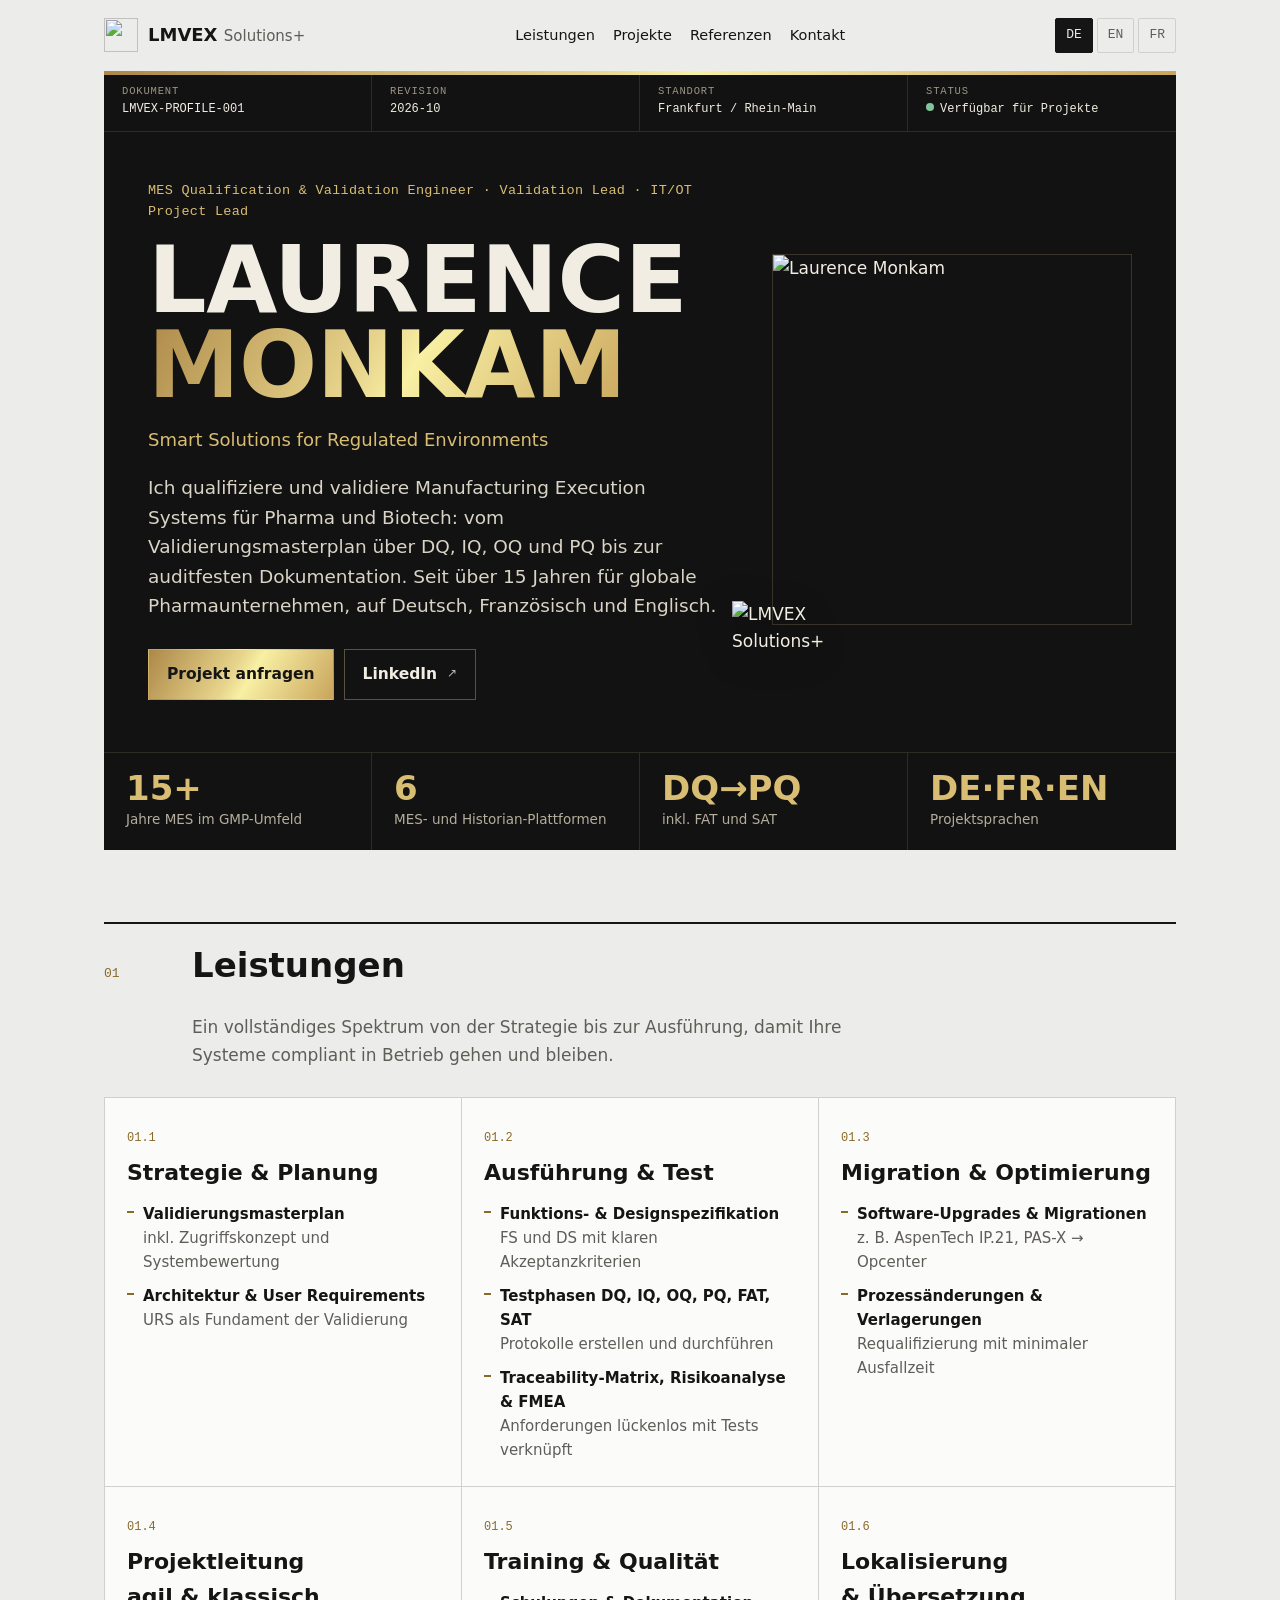
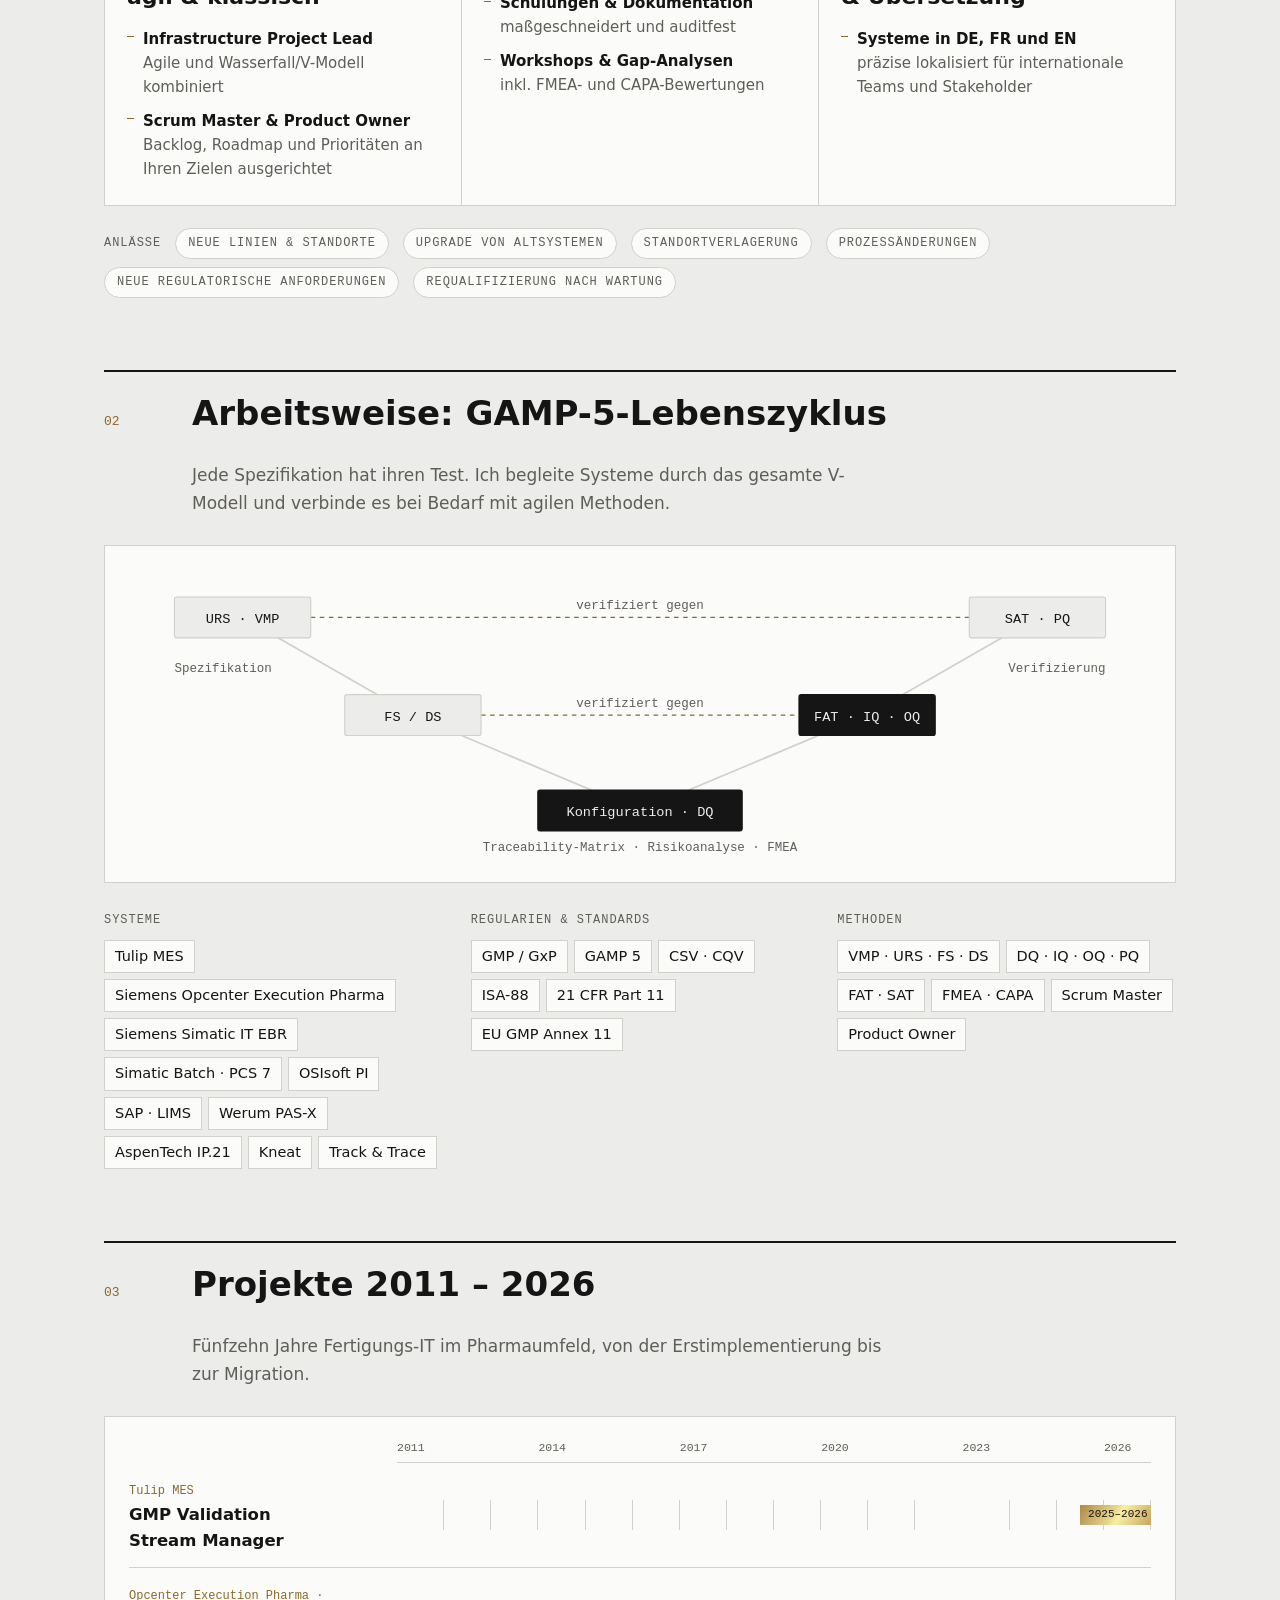
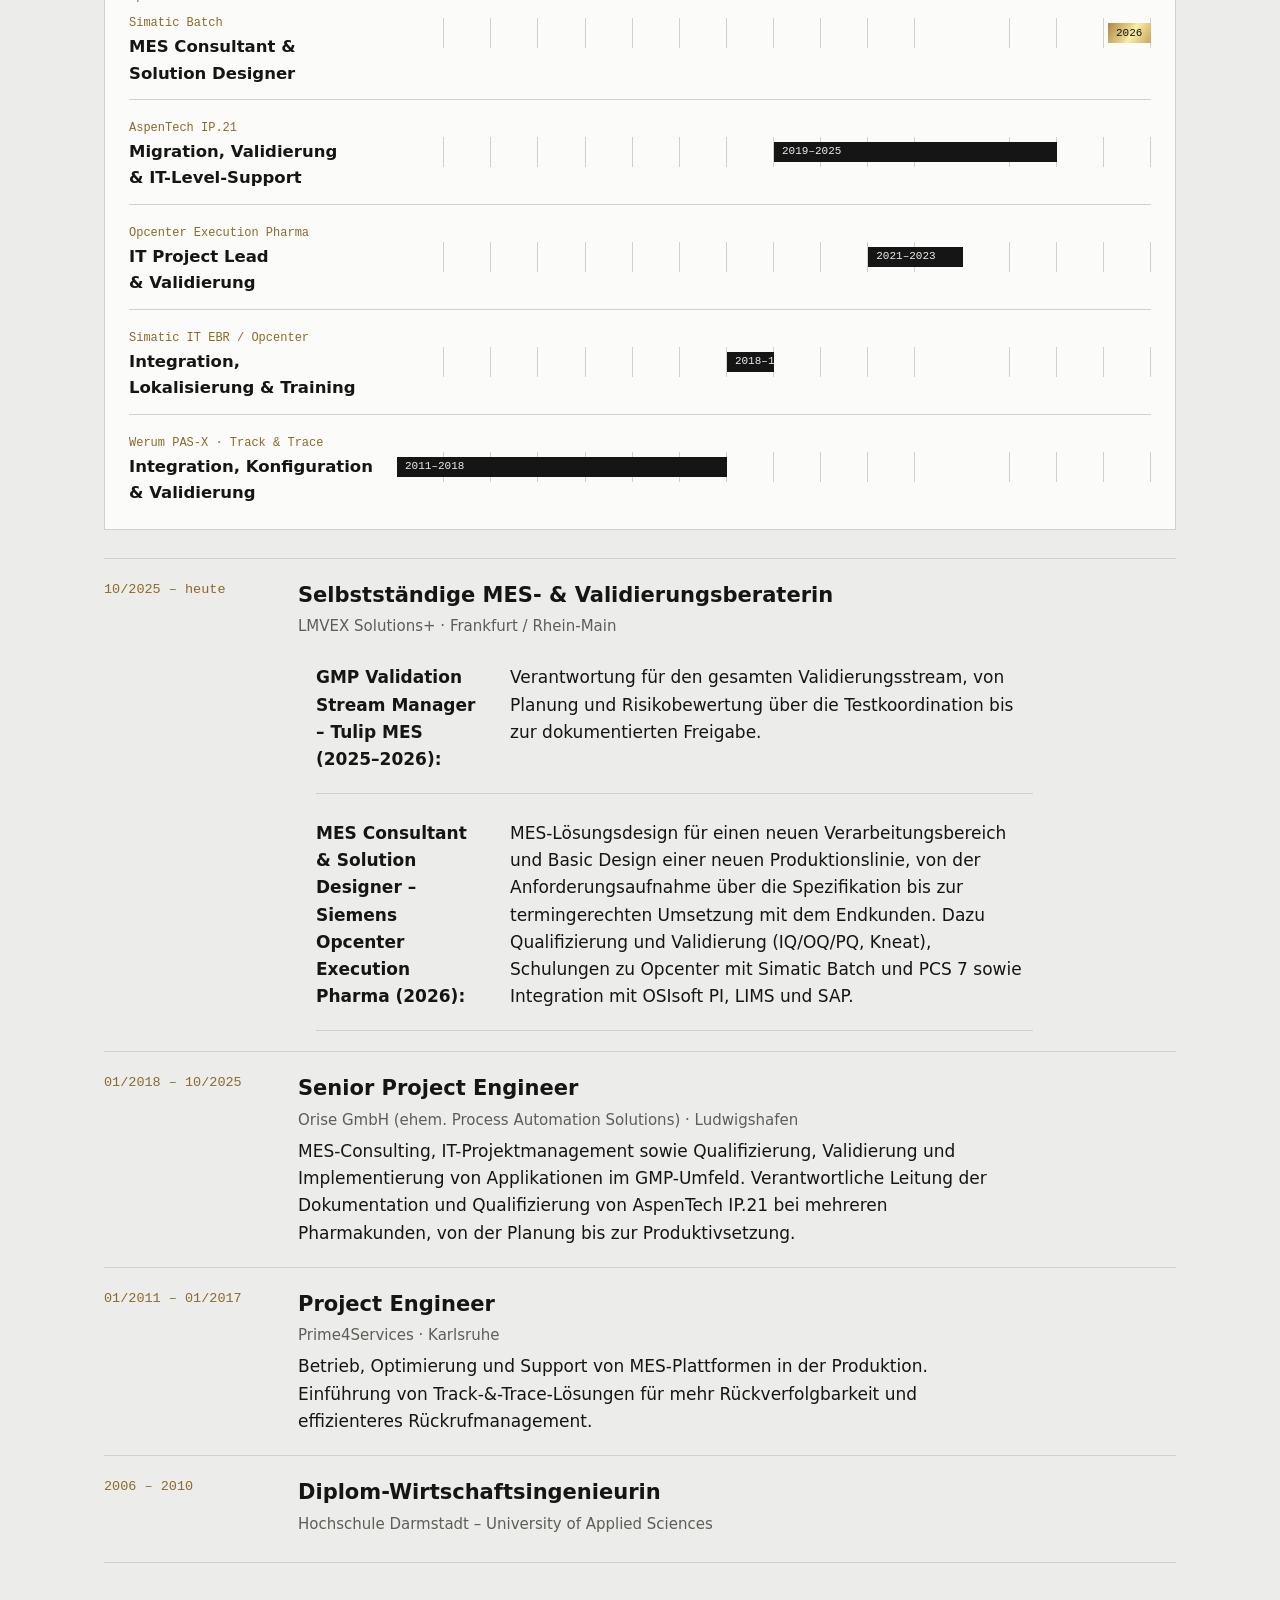
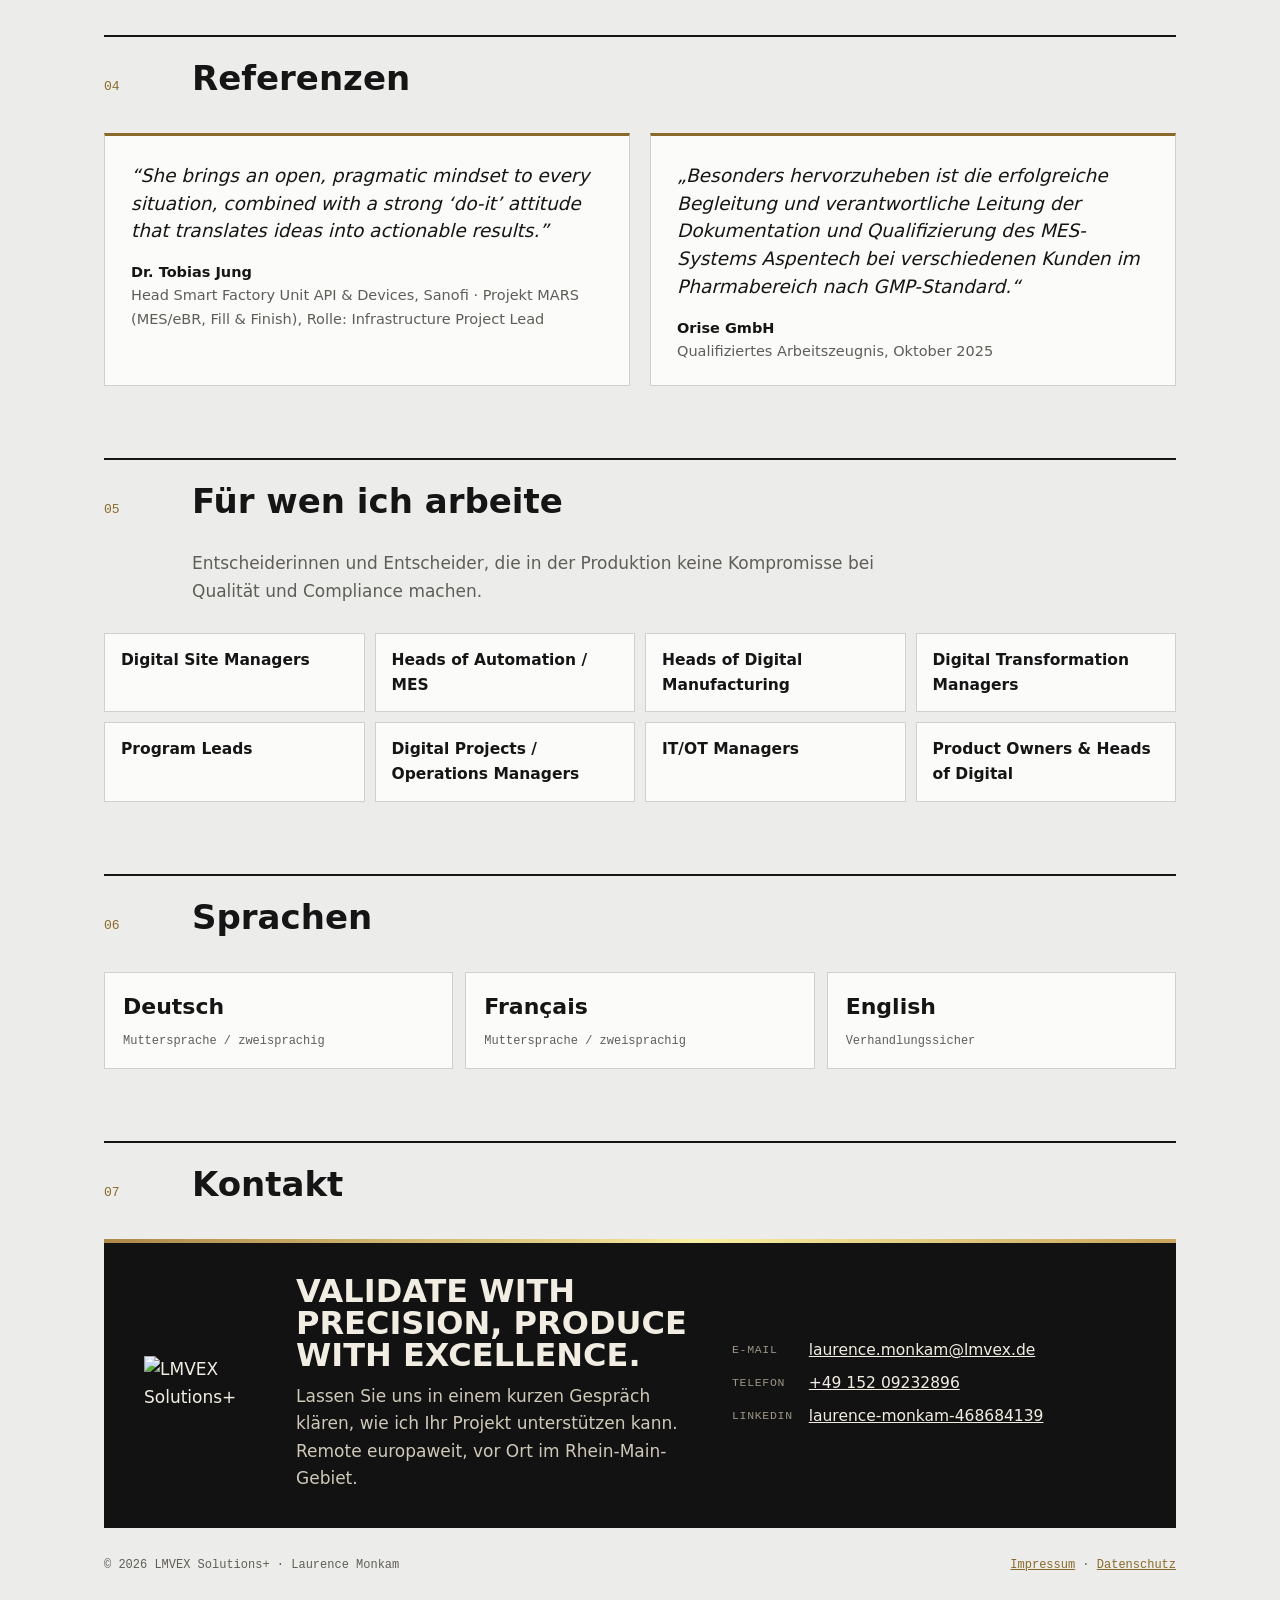
==== index.html @ 3dbc0837 "Add files via upload" ====
<!DOCTYPE html>
<html lang="de">
<head>
<meta charset="utf-8">
<meta name="viewport" content="width=device-width, initial-scale=1">
<title>LMVEX – Laurence Monkam</title>
<meta name="description" content="LMVEX Solutions+ – MES Qualification & Validation für Pharma und Biotech. Laurence Monkam, Frankfurt/Rhein-Main.">
<link rel="icon" href="assets/logo.png">
<link rel="stylesheet" href="fonts/fonts.css">
<style>
/* Layout idea: a released GMP document in black and gold — dark title sheet with the gold LMVEX seal, then numbered sections like a validation package; the project timeline is the signature element. */
:root{
  --ink:#151515;
  --paper:#ececea;
  --sheet:#fbfbfa;
  --rule:#d2d0ca;
  --muted:#5f5d57;
  --gold:#8a6a2a;
  --gold-hi:#d9bd73;
  --night:#121212;
  --on-night:#f1ede2;
  --grad:linear-gradient(120deg,#ad8848 0%,#e7d48c 45%,#f8f0a4 55%,#c9a45c 100%);
  --display:"Archivo","Arial Narrow",system-ui,sans-serif;
  --brand:"Comfortaa",system-ui,sans-serif;
  --body:"IBM Plex Sans",system-ui,-apple-system,"Segoe UI",sans-serif;
  --mono:"IBM Plex Mono",ui-monospace,Menlo,Consolas,monospace;
  color-scheme:light;
}
@media (prefers-color-scheme:dark){
  :root:not([data-theme="light"]){
    --ink:#ece8de;--paper:#0f0f0e;--sheet:#191917;--rule:#34322c;--muted:#a6a196;--gold:#d9bd73;--night:#050505;color-scheme:dark;
  }
}
:root[data-theme="dark"]{
  --ink:#ece8de;--paper:#0f0f0e;--sheet:#191917;--rule:#34322c;--muted:#a6a196;--gold:#d9bd73;--night:#050505;color-scheme:dark;
}
*{box-sizing:border-box}
html,body{margin:0}
body{background:var(--paper);color:var(--ink);font-family:var(--body);font-size:17px;line-height:1.6}
a{color:var(--gold)}
a:focus-visible,button:focus-visible{outline:2px solid var(--gold-hi);outline-offset:3px}
img{max-width:100%;display:block}
.wrap{max-width:1120px;margin:0 auto;padding:0 24px}
h1,h2,h3{font-family:var(--display);text-wrap:balance;margin:0}

/* top bar */
.top{display:flex;justify-content:space-between;align-items:center;gap:16px;padding:18px 0;flex-wrap:wrap}
.brand{display:flex;align-items:center;gap:10px;text-decoration:none;color:var(--ink);font-family:var(--brand);font-weight:600;font-size:18px}
.brand img{width:34px;height:34px}
.brand small{font-weight:400;color:var(--muted)}
.nav{display:flex;gap:18px;flex-wrap:wrap;font-size:14.5px}
.nav a{color:var(--ink);text-decoration:none}
.nav a:hover{color:var(--gold)}
.lang{display:flex;gap:4px;font-family:var(--mono);font-size:13px}
.lang button{background:none;border:1px solid var(--rule);color:var(--muted);padding:6px 10px;cursor:pointer;font:inherit;border-radius:2px}
.lang button[aria-pressed="true"]{background:var(--ink);color:var(--paper);border-color:var(--ink)}

/* title sheet */
.title{background:var(--night);color:var(--on-night);position:relative;overflow:hidden}
.title::before{content:"";position:absolute;inset:0 0 auto 0;height:4px;background:var(--grad)}
.meta{display:grid;grid-template-columns:repeat(4,1fr);border-bottom:1px solid #2e2b24;font-family:var(--mono);font-size:12px}
.meta div{padding:12px 18px;border-right:1px solid #2e2b24}
.meta div:last-child{border-right:0}
.meta b{display:block;font-weight:400;color:#9c9584;text-transform:uppercase;letter-spacing:.08em;font-size:10.5px}
.status::before{content:"";display:inline-block;width:8px;height:8px;border-radius:50%;background:#7fc79a;margin-right:6px;vertical-align:1px}
.hero{display:grid;grid-template-columns:1.55fr 1fr;gap:44px;padding:48px 44px 52px;align-items:center}
.hero .role{font-family:var(--mono);font-size:13.5px;color:var(--gold-hi);margin:0 0 16px;letter-spacing:.02em}
.hero h1{font-size:clamp(46px,7.4vw,92px);line-height:.92;font-weight:800;font-stretch:70%;text-transform:uppercase;letter-spacing:-.005em}
.hero h1 span{background:var(--grad);-webkit-background-clip:text;background-clip:text;color:transparent}
.hero .claim{font-family:var(--brand);font-size:18px;margin:18px 0 0;color:var(--gold-hi)}
.hero p.lead{font-size:18.5px;max-width:58ch;margin:18px 0 0;color:#d9d4c6}
.cta{display:flex;gap:10px;flex-wrap:wrap;margin-top:28px}
.btn{display:inline-flex;align-items:center;gap:10px;padding:12px 18px;border:1px solid #5a5240;text-decoration:none;color:var(--on-night);font-weight:600;font-size:15.5px}
.btn.primary{background:var(--grad);color:#151515;border-color:transparent}
.btn:hover{border-color:var(--gold-hi)}
.btn small{font-family:var(--mono);font-weight:400;font-size:12px;opacity:.75}
.portrait{position:relative;justify-self:end;width:min(100%,360px)}
.portrait .ph{aspect-ratio:1/1.03;overflow:hidden;border:1px solid #3a352a}
.portrait .ph img{width:100%;height:100%;object-fit:cover}
.portrait .seal{position:absolute;width:118px;left:-40px;bottom:-30px;filter:drop-shadow(0 8px 18px rgba(0,0,0,.45))}

/* figures */
.figs{display:grid;grid-template-columns:repeat(4,1fr);border-top:1px solid #2e2b24}
.figs div{padding:18px 22px;border-right:1px solid #2e2b24}
.figs div:last-child{border-right:0}
.figs b{display:block;font-family:var(--display);font-stretch:75%;font-size:34px;line-height:1;color:var(--gold-hi);font-variant-numeric:tabular-nums}
.figs span{font-size:13.5px;color:#b5ae9d}

/* sections */
section{padding:72px 0 0;scroll-margin-top:12px}
.sec-h{display:grid;grid-template-columns:72px 1fr;gap:16px;align-items:baseline;border-top:2px solid var(--ink);padding-top:14px;margin-bottom:28px}
.sec-h .no{font-family:var(--mono);font-size:13px;color:var(--gold)}
.sec-h h2{font-size:34px;font-weight:700;font-stretch:82%}
.sec-h p{grid-column:2;margin:6px 0 0;color:var(--muted);max-width:64ch}

.svc-grid{display:grid;grid-template-columns:repeat(3,1fr);gap:1px;background:var(--rule);border:1px solid var(--rule)}
.svc{background:var(--sheet);padding:24px 22px}
.svc .k{font-family:var(--mono);font-size:12px;color:var(--gold)}
.svc h3{font-size:22px;font-weight:700;font-stretch:88%;margin:6px 0 12px}
.svc ul{margin:0;padding:0;list-style:none;display:grid;gap:10px}
.svc li{font-size:15px;color:var(--muted);padding-left:16px;position:relative}
.svc li::before{content:"";position:absolute;left:0;top:.62em;width:7px;height:1.5px;background:var(--gold)}
.svc li strong{color:var(--ink);font-weight:600;display:block}

.occ{display:flex;flex-wrap:wrap;gap:8px;margin-top:22px;align-items:center}
.occ > span{font-family:var(--mono);font-size:12px;color:var(--muted);text-transform:uppercase;letter-spacing:.08em;margin-right:6px}
.chip{border:1px solid var(--rule);background:var(--sheet);padding:5px 12px;font-size:14.5px;border-radius:999px}

/* V-model */
.vmodel{background:var(--sheet);border:1px solid var(--rule);padding:26px 24px;overflow-x:auto}
.vmodel svg{display:block;min-width:740px;width:100%;height:auto}
.vmodel text{font-family:var(--mono);font-size:12px;fill:var(--ink)}
.vmodel .lbl{fill:var(--muted);font-size:11px}
.vmodel .box{fill:var(--paper);stroke:var(--rule)}
.vmodel .box.hl{fill:var(--ink);stroke:var(--ink)}
.vmodel .hlt{fill:var(--paper)}
.vmodel .ln{stroke:var(--rule);stroke-width:1.5;fill:none}
.vmodel .tr{stroke:var(--gold);stroke-dasharray:4 4;stroke-width:1.2}
.skills{display:grid;grid-template-columns:repeat(3,1fr);gap:28px;margin-top:28px}
.skills h3{font-family:var(--mono);font-size:12px;font-weight:500;text-transform:uppercase;letter-spacing:.08em;color:var(--muted);margin-bottom:10px}
.tags{display:flex;flex-wrap:wrap;gap:6px;list-style:none;padding:0;margin:0}
.tags li{border:1px solid var(--rule);background:var(--sheet);padding:4px 10px;font-size:14.5px}

/* project timeline */
.gantt{background:var(--sheet);border:1px solid var(--rule);padding:22px 24px 10px;overflow-x:auto}
.g-inner{min-width:720px}
.g-scale,.g-row{display:grid;grid-template-columns:250px 1fr;gap:18px;align-items:center}
.g-scale .ticks{position:relative;height:24px;font-family:var(--mono);font-size:11.5px;color:var(--muted);font-variant-numeric:tabular-nums;border-bottom:1px solid var(--rule);padding-bottom:6px}
.g-scale .ticks span{position:absolute;top:0}
.g-row{padding:12px 0;border-bottom:1px solid var(--rule)}
.g-row:last-child{border-bottom:0}
.g-row h3{font-size:16.5px;font-weight:700;font-stretch:90%}
.g-row .sys{font-family:var(--mono);font-size:12px;color:var(--gold)}
.track{position:relative;height:30px;background:repeating-linear-gradient(90deg,transparent 0 calc(100%/16 - 1px),var(--rule) calc(100%/16 - 1px) calc(100%/16))}
.bar{position:absolute;top:5px;height:20px;background:var(--ink);color:var(--paper);font-family:var(--mono);font-size:11px;display:flex;align-items:center;padding:0 8px;white-space:nowrap;overflow:hidden}
.bar.now{background:var(--grad);color:#151515}

/* experience */
.tl{list-style:none;margin:28px 0 0;padding:0;border-top:1px solid var(--rule)}
.tl li{display:grid;grid-template-columns:170px 1fr;gap:24px;padding:20px 0;border-bottom:1px solid var(--rule)}
.tl .when{font-family:var(--mono);font-size:13.5px;color:var(--gold);font-variant-numeric:tabular-nums}
.tl h3{font-size:21px;font-weight:700;font-stretch:90%}
.tl .org{color:var(--muted);font-size:15px;margin:2px 0 6px}
.tl p{margin:0;max-width:66ch}
.tl-ul{margin:4px 0 0;padding:0 0 0 18px;max-width:68ch;display:grid;gap:6px}
.tl-ul strong{font-weight:600}

/* references */
.refs{display:grid;grid-template-columns:1fr 1fr;gap:20px}
.ref{background:var(--sheet);border:1px solid var(--rule);border-top:3px solid var(--gold);padding:26px 26px 22px;margin:0;display:flex;flex-direction:column;gap:16px}
.ref blockquote{margin:0;font-size:18.5px;line-height:1.5;font-style:italic}
.ref figcaption{font-size:14.5px;color:var(--muted)}
.ref figcaption b{color:var(--ink);font-weight:600;display:block;font-style:normal}

.who{display:grid;grid-template-columns:repeat(4,1fr);gap:10px;list-style:none;padding:0;margin:0}
.who li{background:var(--sheet);border:1px solid var(--rule);padding:14px 16px;font-weight:600;font-size:15.5px}

.langs{display:flex;gap:12px;flex-wrap:wrap}
.langs div{flex:1 1 200px;background:var(--sheet);border:1px solid var(--rule);padding:16px 18px}
.langs b{font-family:var(--display);font-stretch:85%;font-size:22px;display:block}
.langs span{font-family:var(--mono);font-size:12px;color:var(--muted)}

.contact{display:grid;grid-template-columns:auto 1fr 1fr;gap:32px;align-items:center;background:var(--night);color:var(--on-night);padding:36px 40px;position:relative}
.contact::before{content:"";position:absolute;inset:0 0 auto 0;height:4px;background:var(--grad)}
.contact img{width:120px}
.contact h3{font-size:32px;font-stretch:78%;font-weight:800;text-transform:uppercase;line-height:1}
.contact p{margin:12px 0 0;max-width:44ch;color:#cfc9b9}
.contact dl{margin:0;display:grid;grid-template-columns:auto 1fr;gap:8px 16px;font-size:15.5px}
.contact dt{font-family:var(--mono);font-size:11.5px;color:#9c9584;padding-top:3px;text-transform:uppercase;letter-spacing:.06em}
.contact dd{margin:0}
.contact a{color:var(--on-night)}
footer{padding:28px 0 40px;font-family:var(--mono);font-size:12px;color:var(--muted);display:flex;justify-content:space-between;gap:16px;flex-wrap:wrap}

@media (max-width:920px){
  .hero{grid-template-columns:1fr;padding:32px 22px 44px}
  .portrait{justify-self:start;width:min(100%,300px);margin-left:40px}
  .svc-grid{grid-template-columns:1fr 1fr}
  .skills{grid-template-columns:1fr}
  .refs{grid-template-columns:1fr}
  .who{grid-template-columns:1fr 1fr}
  .contact{grid-template-columns:1fr;padding:30px 22px}
  .meta,.figs{grid-template-columns:1fr 1fr}
  .meta div:nth-child(2),.figs div:nth-child(2){border-right:0}
  .meta div:nth-child(-n+2),.figs div:nth-child(-n+2){border-bottom:1px solid #2e2b24}
  .nav{display:none}
}
@media (max-width:560px){
  .svc-grid,.who{grid-template-columns:1fr}
  .tl li{grid-template-columns:1fr;gap:6px}
  .sec-h{grid-template-columns:1fr;gap:4px}
  .sec-h p{grid-column:1}
}
@media (prefers-reduced-motion:no-preference){
  .btn,.nav a{transition:color .15s,border-color .15s}
}
</style>
</head>
<body>
<div class="wrap">
  <header class="top">
    <a class="brand" href="#leistungen"><img src="assets/logo.png" alt=""><span>LMVEX <small>Solutions+</small></span></a>
    <nav class="nav" aria-label="Sections">
      <a href="#leistungen" data-i="n1">Leistungen</a>
      <a href="#projekte" data-i="n2">Projekte</a>
      <a href="#referenzen" data-i="n3">Referenzen</a>
      <a href="#kontakt" data-i="n4">Kontakt</a>
    </nav>
    <div class="lang" role="group" aria-label="Language">
      <button id="btn-de" data-lang="de" aria-pressed="true">DE</button>
      <button id="btn-en" data-lang="en" aria-pressed="false">EN</button>
      <button id="btn-fr" data-lang="fr" aria-pressed="false">FR</button>
    </div>
  </header>

  <div class="title">
    <div class="meta">
      <div><b data-i="m1">Dokument</b>LMVEX-PROFILE-001</div>
      <div><b>Revision</b>2026-10</div>
      <div><b data-i="m3">Standort</b>Frankfurt / Rhein-Main</div>
      <div><b>Status</b><span class="status" data-i="m4">Verfügbar für Projekte</span></div>
    </div>
    <div class="hero">
      <div>
        <p class="role" data-i="role">MES Qualification &amp; Validation Engineer · Validation Lead · IT/OT Project Lead</p>
        <h1>Laurence<br><span>Monkam</span></h1>
        <p class="claim">Smart Solutions for Regulated Environments</p>
        <p class="lead" data-i="lead">Ich qualifiziere und validiere Manufacturing Execution Systems für Pharma und Biotech: vom Validierungsmasterplan über DQ, IQ, OQ und PQ bis zur auditfesten Dokumentation. Seit über 15 Jahren für globale Pharmaunternehmen, auf Deutsch, Französisch und Englisch.</p>
        <div class="cta">
          <a class="btn primary" href="#kontakt" data-i="cta1">Projekt anfragen</a>
          <a class="btn" href="https://www.linkedin.com/in/laurence-monkam-468684139/" target="_blank" rel="noopener">LinkedIn <small>↗</small></a>
        </div>
      </div>
      <div class="portrait">
        <div class="ph"><img src="assets/laurence.jpg" alt="Laurence Monkam"></div>
        <img class="seal" src="assets/logo.png" alt="LMVEX Solutions+">
      </div>
    </div>
    <div class="figs">
      <div><b>15+</b><span data-i="f1">Jahre MES im GMP-Umfeld</span></div>
      <div><b>6</b><span data-i="f2">MES- und Historian-Plattformen</span></div>
      <div><b>DQ→PQ</b><span data-i="f3">inkl. FAT und SAT</span></div>
      <div><b>DE·FR·EN</b><span data-i="f4">Projektsprachen</span></div>
    </div>
  </div>

  <section id="leistungen">
    <div class="sec-h"><span class="no">01</span><h2 data-i="s1">Leistungen</h2><p data-i="s1p">Ein vollständiges Spektrum von der Strategie bis zur Ausführung, damit Ihre Systeme compliant in Betrieb gehen und bleiben.</p></div>
    <div class="svc-grid">
      <div class="svc"><span class="k">01.1</span><h3 data-i="a_h">Strategie &amp; Planung</h3><ul>
        <li data-i="a1"><strong>Validierungsmasterplan</strong>inkl. Zugriffskonzept und Systembewertung</li>
        <li data-i="a2"><strong>Architektur &amp; User Requirements</strong>URS als Fundament der Validierung</li></ul></div>
      <div class="svc"><span class="k">01.2</span><h3 data-i="b_h">Ausführung &amp; Test</h3><ul>
        <li data-i="b1"><strong>Funktions- &amp; Designspezifikation</strong>FS und DS mit klaren Akzeptanzkriterien</li>
        <li data-i="b2"><strong>Testphasen DQ, IQ, OQ, PQ, FAT, SAT</strong>Protokolle erstellen und durchführen</li>
        <li data-i="b3"><strong>Traceability-Matrix, Risikoanalyse &amp; FMEA</strong>Anforderungen lückenlos mit Tests verknüpft</li></ul></div>
      <div class="svc"><span class="k">01.3</span><h3 data-i="c_h">Migration &amp; Optimierung</h3><ul>
        <li data-i="c1"><strong>Software-Upgrades &amp; Migrationen</strong>z. B. AspenTech IP.21, PAS-X → Opcenter</li>
        <li data-i="c2"><strong>Prozessänderungen &amp; Verlagerungen</strong>Requalifizierung mit minimaler Ausfallzeit</li></ul></div>
      <div class="svc"><span class="k">01.4</span><h3 data-i="d_h">Projektleitung agil &amp; klassisch</h3><ul>
        <li data-i="d1"><strong>Infrastructure Project Lead</strong>Agile und Wasserfall/V-Modell kombiniert</li>
        <li data-i="d2"><strong>Scrum Master &amp; Product Owner</strong>Backlog, Roadmap und Prioritäten an Ihren Zielen ausgerichtet</li></ul></div>
      <div class="svc"><span class="k">01.5</span><h3 data-i="e_h">Training &amp; Qualität</h3><ul>
        <li data-i="e1"><strong>Schulungen &amp; Dokumentation</strong>maßgeschneidert und auditfest</li>
        <li data-i="e2"><strong>Workshops &amp; Gap-Analysen</strong>inkl. FMEA- und CAPA-Bewertungen</li></ul></div>
      <div class="svc"><span class="k">01.6</span><h3 data-i="g_h">Lokalisierung &amp; Übersetzung</h3><ul>
        <li data-i="g1"><strong>Systeme in DE, FR und EN</strong>präzise lokalisiert für internationale Teams und Stakeholder</li></ul></div>
    </div>
    <div class="occ"><span data-i="occ">Anlässe</span>
      <span class="chip" data-i="o1">Neue Linien &amp; Standorte</span>
      <span class="chip" data-i="o2">Upgrade von Altsystemen</span>
      <span class="chip" data-i="o3">Standortverlagerung</span>
      <span class="chip" data-i="o4">Prozessänderungen</span>
      <span class="chip" data-i="o5">Neue regulatorische Anforderungen</span>
      <span class="chip" data-i="o6">Requalifizierung nach Wartung</span>
    </div>
  </section>

  <section id="methodik">
    <div class="sec-h"><span class="no">02</span><h2 data-i="s2">Arbeitsweise: GAMP-5-Lebenszyklus</h2><p data-i="s2p">Jede Spezifikation hat ihren Test. Ich begleite Systeme durch das gesamte V-Modell und verbinde es bei Bedarf mit agilen Methoden.</p></div>
    <div class="vmodel">
      <svg viewBox="0 0 900 250" role="img" aria-label="GAMP 5 V-model: URS, FS/DS, configuration, IQ/OQ, PQ">
        <path class="ln" d="M100 40 L250 126 L450 210 L650 126 L800 40"/>
        <line class="tr" x1="160" y1="40" x2="740" y2="40"/>
        <line class="tr" x1="310" y1="126" x2="590" y2="126"/>
        <rect class="box" x="40" y="22" width="120" height="36" rx="2"/><text x="100" y="45" text-anchor="middle">URS · VMP</text>
        <rect class="box" x="190" y="108" width="120" height="36" rx="2"/><text x="250" y="131" text-anchor="middle">FS / DS</text>
        <rect class="box hl" x="360" y="192" width="180" height="36" rx="2"/><text class="hlt" x="450" y="215" text-anchor="middle" data-i="vcfg">Konfiguration · DQ</text>
        <rect class="box hl" x="590" y="108" width="120" height="36" rx="2"/><text class="hlt" x="650" y="131" text-anchor="middle">FAT · IQ · OQ</text>
        <rect class="box" x="740" y="22" width="120" height="36" rx="2"/><text x="800" y="45" text-anchor="middle">SAT · PQ</text>
        <text class="lbl" x="450" y="33" text-anchor="middle" data-i="vtr">verifiziert gegen</text>
        <text class="lbl" x="450" y="119" text-anchor="middle" data-i="vtr2">verifiziert gegen</text>
        <text class="lbl" x="40" y="88" data-i="vspec">Spezifikation</text>
        <text class="lbl" x="860" y="88" text-anchor="end" data-i="vver">Verifizierung</text>
        <text class="lbl" x="450" y="246" text-anchor="middle" data-i="vtrace">Traceability-Matrix · Risikoanalyse · FMEA</text>
      </svg>
    </div>
    <div class="skills">
      <div><h3 data-i="k1">Systeme</h3><ul class="tags"><li>Tulip MES</li><li>Siemens Opcenter Execution Pharma</li><li>Siemens Simatic IT EBR</li><li>Simatic Batch · PCS 7</li><li>OSIsoft PI</li><li>SAP · LIMS</li><li>Werum PAS-X</li><li>AspenTech IP.21</li><li>Kneat</li><li>Track &amp; Trace</li></ul></div>
      <div><h3 data-i="k2">Regularien &amp; Standards</h3><ul class="tags"><li>GMP / GxP</li><li>GAMP 5</li><li>CSV · CQV</li><li>ISA-88</li><li>21 CFR Part 11</li><li>EU GMP Annex 11</li></ul></div>
      <div><h3 data-i="k3">Methoden</h3><ul class="tags"><li>VMP · URS · FS · DS</li><li>DQ · IQ · OQ · PQ</li><li>FAT · SAT</li><li>FMEA · CAPA</li><li>Scrum Master</li><li>Product Owner</li></ul></div>
    </div>
  </section>

  <section id="projekte">
    <div class="sec-h"><span class="no">03</span><h2 data-i="s3">Projekte 2011 – 2026</h2><p data-i="s3p">Fünfzehn Jahre Fertigungs-IT im Pharmaumfeld, von der Erstimplementierung bis zur Migration.</p></div>
    <div class="gantt"><div class="g-inner">
      <div class="g-scale"><span></span><div class="ticks"><span style="left:0.00%">2011</span><span style="left:18.75%">2014</span><span style="left:37.50%">2017</span><span style="left:56.25%">2020</span><span style="left:75.00%">2023</span><span style="left:93.75%">2026</span></div></div>
      <!-- scale: 2011..2027 = 16 years; left% = (start-2011)/16 -->
      <div class="g-row"><div><span class="sys">Tulip MES</span><h3 data-i="p1">GMP Validation Stream Manager</h3></div><div class="track"><div class="bar now" style="left:90.6%;width:9.4%">2025–2026</div></div></div>
      <div class="g-row"><div><span class="sys">Opcenter Execution Pharma · Simatic Batch</span><h3 data-i="p0">MES Consultant &amp; Solution Designer</h3></div><div class="track"><div class="bar now" style="left:94.3%;width:5.7%">2026</div></div></div>
      <div class="g-row"><div><span class="sys">AspenTech IP.21</span><h3 data-i="p2">Migration, Validierung &amp; IT-Level-Support</h3></div><div class="track"><div class="bar" style="left:50%;width:37.5%">2019–2025</div></div></div>
      <div class="g-row"><div><span class="sys">Opcenter Execution Pharma</span><h3 data-i="p3">IT Project Lead &amp; Validierung</h3></div><div class="track"><div class="bar" style="left:62.5%;width:12.5%">2021–2023</div></div></div>
      <div class="g-row"><div><span class="sys">Simatic IT EBR / Opcenter</span><h3 data-i="p5">Integration, Lokalisierung &amp; Training</h3></div><div class="track"><div class="bar" style="left:43.75%;width:6.25%">2018–19</div></div></div>
      <div class="g-row"><div><span class="sys">Werum PAS-X · Track &amp; Trace</span><h3 data-i="p6">Integration, Konfiguration &amp; Validierung</h3></div><div class="track"><div class="bar" style="left:0;width:43.75%">2011–2018</div></div></div>
    </div></div>

    <ol class="tl">
      <li><span class="when">10/2025 – <span data-i="today">heute</span></span><div><h3 data-i="t1">Selbstständige MES- &amp; Validierungsberaterin</h3><div class="org">LMVEX Solutions+ · Frankfurt / Rhein-Main</div><ul class="tl-ul">
  <li data-i="t1a"><strong>GMP Validation Stream Manager – Tulip MES (2025–2026):</strong> Verantwortung für den gesamten Validierungsstream, von Planung und Risikobewertung über die Testkoordination bis zur dokumentierten Freigabe.</li>
  <li data-i="t1b"><strong>MES Consultant &amp; Solution Designer – Siemens Opcenter Execution Pharma (2026):</strong> MES-Lösungsdesign für einen neuen Verarbeitungsbereich und Basic Design einer neuen Produktionslinie, von der Anforderungsaufnahme über die Spezifikation bis zur termingerechten Umsetzung mit dem Endkunden. Dazu Qualifizierung und Validierung (IQ/OQ/PQ, Kneat), Schulungen zu Opcenter mit Simatic Batch und PCS 7 sowie Integration mit OSIsoft PI, LIMS und SAP.</li></ul></div></li>
      <li><span class="when">01/2018 – 10/2025</span><div><h3>Senior Project Engineer</h3><div class="org" data-i="t2o">Orise GmbH (ehem. Process Automation Solutions) · Ludwigshafen</div><p data-i="t2p">MES-Consulting, IT-Projektmanagement sowie Qualifizierung, Validierung und Implementierung von Applikationen im GMP-Umfeld. Verantwortliche Leitung der Dokumentation und Qualifizierung von AspenTech IP.21 bei mehreren Pharmakunden, von der Planung bis zur Produktivsetzung.</p></div></li>
      <li><span class="when">01/2011 – 01/2017</span><div><h3>Project Engineer</h3><div class="org">Prime4Services · Karlsruhe</div><p data-i="t3p">Betrieb, Optimierung und Support von MES-Plattformen in der Produktion. Einführung von Track-&amp;-Trace-Lösungen für mehr Rückverfolgbarkeit und effizienteres Rückrufmanagement.</p></div></li>
      <li><span class="when">2006 – 2010</span><div><h3 data-i="t4">Diplom-Wirtschaftsingenieurin</h3><div class="org">Hochschule Darmstadt – University of Applied Sciences</div></div></li>
    </ol>
  </section>

  <section id="referenzen">
    <div class="sec-h"><span class="no">04</span><h2 data-i="s4">Referenzen</h2></div>
    <div class="refs">
      <figure class="ref">
        <blockquote>“She brings an open, pragmatic mindset to every situation, combined with a strong ‘do-it’ attitude that translates ideas into actionable results.”</blockquote>
        <figcaption><b>Dr. Tobias Jung</b><span data-i="r1">Head Smart Factory Unit API &amp; Devices, Sanofi · Projekt MARS (MES/eBR, Fill &amp; Finish), Rolle: Infrastructure Project Lead</span></figcaption>
      </figure>
      <figure class="ref">
        <blockquote>„Besonders hervorzuheben ist die erfolgreiche Begleitung und verantwortliche Leitung der Dokumentation und Qualifizierung des MES-Systems Aspentech bei verschiedenen Kunden im Pharmabereich nach GMP-Standard.“</blockquote>
        <figcaption><b>Orise GmbH</b><span data-i="r2">Qualifiziertes Arbeitszeugnis, Oktober 2025</span></figcaption>
      </figure>
    </div>
  </section>

  <section id="zielgruppe">
    <div class="sec-h"><span class="no">05</span><h2 data-i="s5">Für wen ich arbeite</h2><p data-i="s5p">Entscheiderinnen und Entscheider, die in der Produktion keine Kompromisse bei Qualität und Compliance machen.</p></div>
    <ul class="who">
      <li>Digital Site Managers</li><li>Heads of Automation / MES</li><li>Heads of Digital Manufacturing</li><li>Digital Transformation Managers</li>
      <li>Program Leads</li><li>Digital Projects / Operations Managers</li><li>IT/OT Managers</li><li>Product Owners &amp; Heads of Digital</li>
    </ul>
  </section>

  <section id="sprachen">
    <div class="sec-h"><span class="no">06</span><h2 data-i="s6">Sprachen</h2></div>
    <div class="langs">
      <div><b>Deutsch</b><span data-i="l1">Muttersprache / zweisprachig</span></div>
      <div><b>Français</b><span data-i="l2">Muttersprache / zweisprachig</span></div>
      <div><b>English</b><span data-i="l3">Verhandlungssicher</span></div>
    </div>
  </section>

  <section id="kontakt">
    <div class="sec-h"><span class="no">07</span><h2 data-i="s7">Kontakt</h2></div>
    <div class="contact">
      <img src="assets/logo.png" alt="LMVEX Solutions+">
      <div><h3 data-i="ch">Validate with precision, produce with excellence.</h3><p data-i="cp">Lassen Sie uns in einem kurzen Gespräch klären, wie ich Ihr Projekt unterstützen kann. Remote europaweit, vor Ort im Rhein-Main-Gebiet.</p></div>
      <dl>
        <dt>E-Mail</dt><dd><a href="mailto:laurence.monkam@lmvex.de">laurence.monkam@lmvex.de</a></dd>
        <dt data-i="cph">Telefon</dt><dd><a href="tel:+4915209232896">+49 152 09232896</a></dd>
        <dt>LinkedIn</dt><dd><a href="https://www.linkedin.com/in/laurence-monkam-468684139/" target="_blank" rel="noopener">laurence-monkam-468684139</a></dd>
      </dl>
    </div>
  </section>

  <footer><span>© 2026 LMVEX Solutions+ · Laurence Monkam</span><span><a href="impressum.html" data-i="imp">Impressum</a> · <a href="datenschutz.html" data-i="dsg">Datenschutz</a></span></footer>
</div>

<script>
const T={
 en:{n1:"Services",n2:"Projects",n3:"References",n4:"Contact",
  m1:"Document",m3:"Location",m4:"Available for projects",
  role:"MES Qualification & Validation Engineer · Validation Lead · IT/OT Project Lead",
  lead:"I qualify and validate Manufacturing Execution Systems for pharma and biotech: from the validation master plan through DQ, IQ, OQ and PQ to audit-ready documentation. For more than 15 years, for global pharmaceutical companies, in German, French and English.",
  cta1:"Request a project",f1:"years of MES in GMP environments",f2:"MES and historian platforms",f3:"including FAT and SAT",f4:"project languages",
  s1:"Services",s1p:"The full range from strategy to execution, so your systems go live compliant and stay that way.",
  a_h:"Strategy & planning",a1:"<strong>Validation master plan</strong>including access control concept and system evaluation",a2:"<strong>Architecture & user requirements</strong>URS as the foundation of validation",
  b_h:"Execution & testing",b1:"<strong>Functional & design specifications</strong>FS and DS with clear acceptance criteria",b2:"<strong>Test phases DQ, IQ, OQ, PQ, FAT, SAT</strong>protocols written and executed",b3:"<strong>Traceability matrix, risk analysis & FMEA</strong>every requirement linked to its test",
  c_h:"Migration & optimisation",c1:"<strong>Software upgrades & migrations</strong>e.g. AspenTech IP.21, PAS-X → Opcenter",c2:"<strong>Process changes & relocations</strong>requalification with minimal downtime",
  d_h:"Project lead, agile & classic",d1:"<strong>Infrastructure Project Lead</strong>agile combined with waterfall / V-model",d2:"<strong>Scrum Master & Product Owner</strong>backlog, roadmap and priorities aligned with your goals",
  e_h:"Training & quality",e1:"<strong>Training & documentation</strong>tailored and audit-ready",e2:"<strong>Workshops & gap analyses</strong>including FMEA and CAPA assessments",
  g_h:"Localisation & translation",g1:"<strong>Systems in DE, FR and EN</strong>precisely localised for international teams and stakeholders",
  occ:"Typical triggers",o1:"New lines & sites",o2:"Legacy system upgrades",o3:"Site relocation",o4:"Process changes",o5:"New regulatory requirements",o6:"Requalification after maintenance",
  s2:"How I work: the GAMP 5 lifecycle",s2p:"Every specification has its test. I take systems through the whole V-model and combine it with agile methods where it helps.",
  vcfg:"Configuration · DQ",vtr:"verified against",vtr2:"verified against",vspec:"Specification",vver:"Verification",vtrace:"Traceability matrix · risk analysis · FMEA",
  k1:"Systems",k2:"Regulations & standards",k3:"Methods",
  s3:"Projects 2011 – 2026",s3p:"Fifteen years of manufacturing IT in pharma, from first implementation to migration.",
  p1:"GMP Validation Stream Manager",p2:"Migration, validation & IT level support",p3:"IT Project Lead & validation",p4:"Migration & validation",p5:"Integration, localisation & training",p6:"Integration, configuration & validation",
  today:"present",t1:"Independent MES & validation consultant",
  t1a:"<strong>GMP Validation Stream Manager – Tulip MES (2025–2026):</strong> accountable for the entire validation stream, from planning and risk assessment through test coordination to documented release.",
  t1b:"<strong>MES Consultant & Solution Designer – Siemens Opcenter Execution Pharma (2026):</strong> MES solution design for a new processing area and basic design of a new production line, from requirements gathering and specification to on-time delivery with the end customer. Plus qualification and validation (IQ/OQ/PQ, Kneat), training on Opcenter with Simatic Batch and PCS 7, and integration with OSIsoft PI, LIMS and SAP.",
  p0:"MES Consultant & Solution Designer",
  t2o:"Orise GmbH (formerly Process Automation Solutions) · Ludwigshafen",
  t2p:"MES consulting, IT project management, and qualification, validation and implementation of applications in GMP environments. Led documentation and qualification of AspenTech IP.21 for several pharma clients, from planning to go-live.",
  t3p:"Operation, optimisation and support of MES platforms in production. Introduced track & trace solutions for better traceability and more efficient recall management.",
  t4:"Diploma in Industrial Engineering (Dipl.-Wirtschaftsingenieurin)",
  s4:"References",r1:"Head Smart Factory Unit API & Devices, Sanofi · MARS project (MES/eBR, Fill & Finish), role: Infrastructure Project Lead",r2:"Employment reference (original in German), October 2025",
  s5:"Who I work for",s5p:"Decision-makers who accept no compromise on quality and compliance in production.",
  s6:"Languages",l1:"Native / bilingual",l2:"Native / bilingual",l3:"Full professional",
  s7:"Contact",ch:"Validate with precision, produce with excellence.",cp:"Let’s schedule a short call to see how I can support your project. Remote across Europe, on site in the Frankfurt/Rhine-Main region.",cph:"Phone",imp:"Legal notice",dsg:"Privacy policy"},
 fr:{n1:"Prestations",n2:"Projets",n3:"Références",n4:"Contact",
  m1:"Document",m3:"Lieu",m4:"Disponible pour des missions",
  role:"Ingénieure qualification & validation MES · Validation Lead · Cheffe de projet IT/OT",
  lead:"Je qualifie et valide des Manufacturing Execution Systems pour la pharma et la biotech : du plan directeur de validation aux QD, QI, QO et QP, jusqu’à une documentation prête pour l’audit. Depuis plus de 15 ans, pour des groupes pharmaceutiques internationaux, en français, allemand et anglais.",
  cta1:"Demander une mission",f1:"ans de MES en environnement BPF",f2:"plateformes MES et historian",f3:"y compris FAT et SAT",f4:"langues de travail",
  s1:"Prestations",s1p:"Un accompagnement complet, de la stratégie à l’exécution, pour que vos systèmes démarrent conformes et le restent.",
  a_h:"Stratégie & planification",a1:"<strong>Plan directeur de validation</strong>avec concept d’accès et évaluation du système",a2:"<strong>Architecture & besoins utilisateurs</strong>l’URS comme fondation de la validation",
  b_h:"Exécution & tests",b1:"<strong>Spécifications fonctionnelles & de conception</strong>FS et DS avec critères d’acceptation clairs",b2:"<strong>Phases de test QD, QI, QO, QP, FAT, SAT</strong>rédaction et exécution des protocoles",b3:"<strong>Matrice de traçabilité, analyse de risques & AMDE</strong>chaque exigence reliée à son test",
  c_h:"Migration & optimisation",c1:"<strong>Mises à niveau & migrations</strong>p. ex. AspenTech IP.21, PAS-X → Opcenter",c2:"<strong>Changements de procédé & transferts</strong>requalification avec un arrêt minimal",
  d_h:"Gestion de projet agile & classique",d1:"<strong>Infrastructure Project Lead</strong>agile combiné au cycle en V",d2:"<strong>Scrum Master & Product Owner</strong>backlog, roadmap et priorités alignés sur vos objectifs",
  e_h:"Formation & qualité",e1:"<strong>Formations & documentation</strong>sur mesure et prêtes pour l’audit",e2:"<strong>Ateliers & analyses d’écarts</strong>y compris évaluations AMDE et CAPA",
  g_h:"Localisation & traduction",g1:"<strong>Systèmes en FR, DE et EN</strong>localisés avec précision pour les équipes internationales",
  occ:"Contextes",o1:"Nouvelles lignes & sites",o2:"Mise à niveau de systèmes existants",o3:"Transfert de site",o4:"Changements de procédé",o5:"Nouvelles exigences réglementaires",o6:"Requalification après maintenance",
  s2:"Méthode : le cycle de vie GAMP 5",s2p:"Chaque spécification a son test. J’accompagne les systèmes sur tout le cycle en V et l’associe aux méthodes agiles si besoin.",
  vcfg:"Configuration · QD",vtr:"vérifié par",vtr2:"vérifié par",vspec:"Spécification",vver:"Vérification",vtrace:"Matrice de traçabilité · analyse de risques · AMDE",
  k1:"Systèmes",k2:"Réglementation & normes",k3:"Méthodes",
  s3:"Projets 2011 – 2026",s3p:"Quinze ans d’informatique de production pharmaceutique, de la première mise en œuvre à la migration.",
  p1:"GMP Validation Stream Manager",p2:"Migration, validation & support IT",p3:"Cheffe de projet IT & validation",p4:"Migration & validation",p5:"Intégration, localisation & formation",p6:"Intégration, configuration & validation",
  today:"aujourd’hui",t1:"Consultante indépendante MES & validation",
  t1a:"<strong>GMP Validation Stream Manager – Tulip MES (2025–2026) :</strong> responsable de l’ensemble du stream de validation, de la planification et l’analyse de risques à la coordination des tests jusqu’à la libération documentée.",
  t1b:"<strong>MES Consultant & Solution Designer – Siemens Opcenter Execution Pharma (2026) :</strong> conception de la solution MES pour une nouvelle zone de fabrication et basic design d’une nouvelle ligne de production, du recueil des exigences et des spécifications jusqu’à la mise en œuvre dans les délais avec le client final. Ainsi que qualification et validation (QI/QO/QP, Kneat), formations Opcenter avec Simatic Batch et PCS 7, et intégration avec OSIsoft PI, LIMS et SAP.",
  p0:"MES Consultant & Solution Designer",
  t2o:"Orise GmbH (anciennement Process Automation Solutions) · Ludwigshafen",
  t2p:"Conseil MES, gestion de projets IT, qualification, validation et mise en œuvre d’applications en environnement BPF. Responsable de la documentation et de la qualification d’AspenTech IP.21 chez plusieurs clients pharmaceutiques, de la planification à la mise en production.",
  t3p:"Exploitation, optimisation et support de plateformes MES en production. Mise en place de solutions de track & trace pour une meilleure traçabilité et une gestion des rappels plus efficace.",
  t4:"Diplôme d’ingénieure industrielle (Dipl.-Wirtschaftsingenieurin)",
  s4:"Références",r1:"Head Smart Factory Unit API & Devices, Sanofi · projet MARS (MES/eBR, Fill & Finish), rôle : Infrastructure Project Lead",r2:"Certificat de travail (original en allemand), octobre 2025",
  s5:"Pour qui je travaille",s5p:"Des décideurs qui ne font aucun compromis sur la qualité et la conformité en production.",
  s6:"Langues",l1:"Langue maternelle / bilingue",l2:"Langue maternelle / bilingue",l3:"Courant (niveau professionnel)",
  s7:"Contact",ch:"Validate with precision, produce with excellence.",cp:"Planifions un court échange pour voir comment je peux soutenir votre projet. À distance dans toute l’Europe, sur site dans la région Rhin-Main (Francfort).",cph:"Téléphone",imp:"Mentions légales",dsg:"Confidentialité"}
};
const DE={};document.querySelectorAll("[data-i]").forEach(e=>DE[e.dataset.i]=e.innerHTML);T.de=DE;
function setLang(l){
  if(!T[l])l="de";
  document.documentElement.lang=l;
  document.querySelectorAll("[data-i]").forEach(e=>{const v=T[l][e.dataset.i];if(v!==undefined)e.innerHTML=v;});
  document.querySelectorAll(".lang button").forEach(b=>b.setAttribute("aria-pressed",String(b.dataset.lang===l)));
}
document.querySelectorAll(".lang button").forEach(b=>b.addEventListener("click",()=>{location.hash=b.dataset.lang;setLang(b.dataset.lang);}));
window.addEventListener("hashchange",()=>{const h=location.hash.slice(1);if(T[h])setLang(h);});
const h0=location.hash.slice(1);setLang(T[h0]?h0:"de");
</script>
</body>
</html>
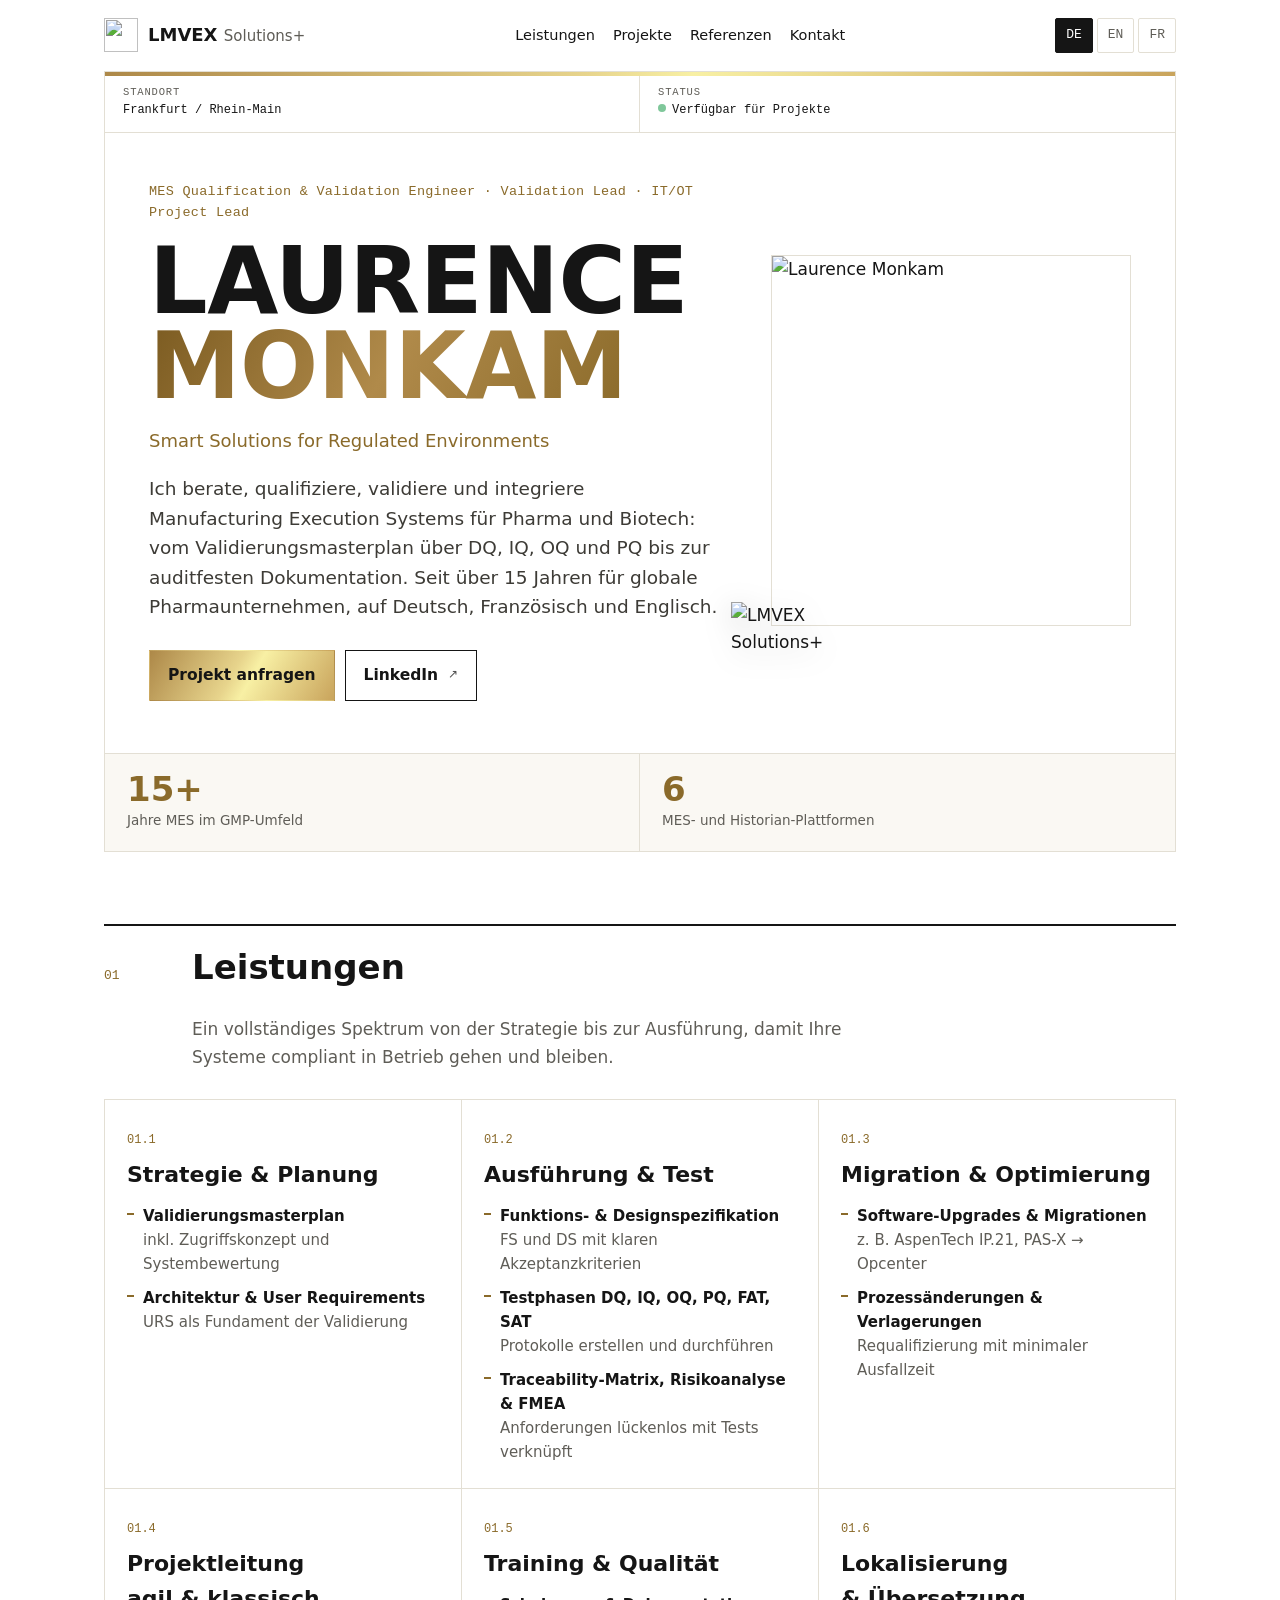
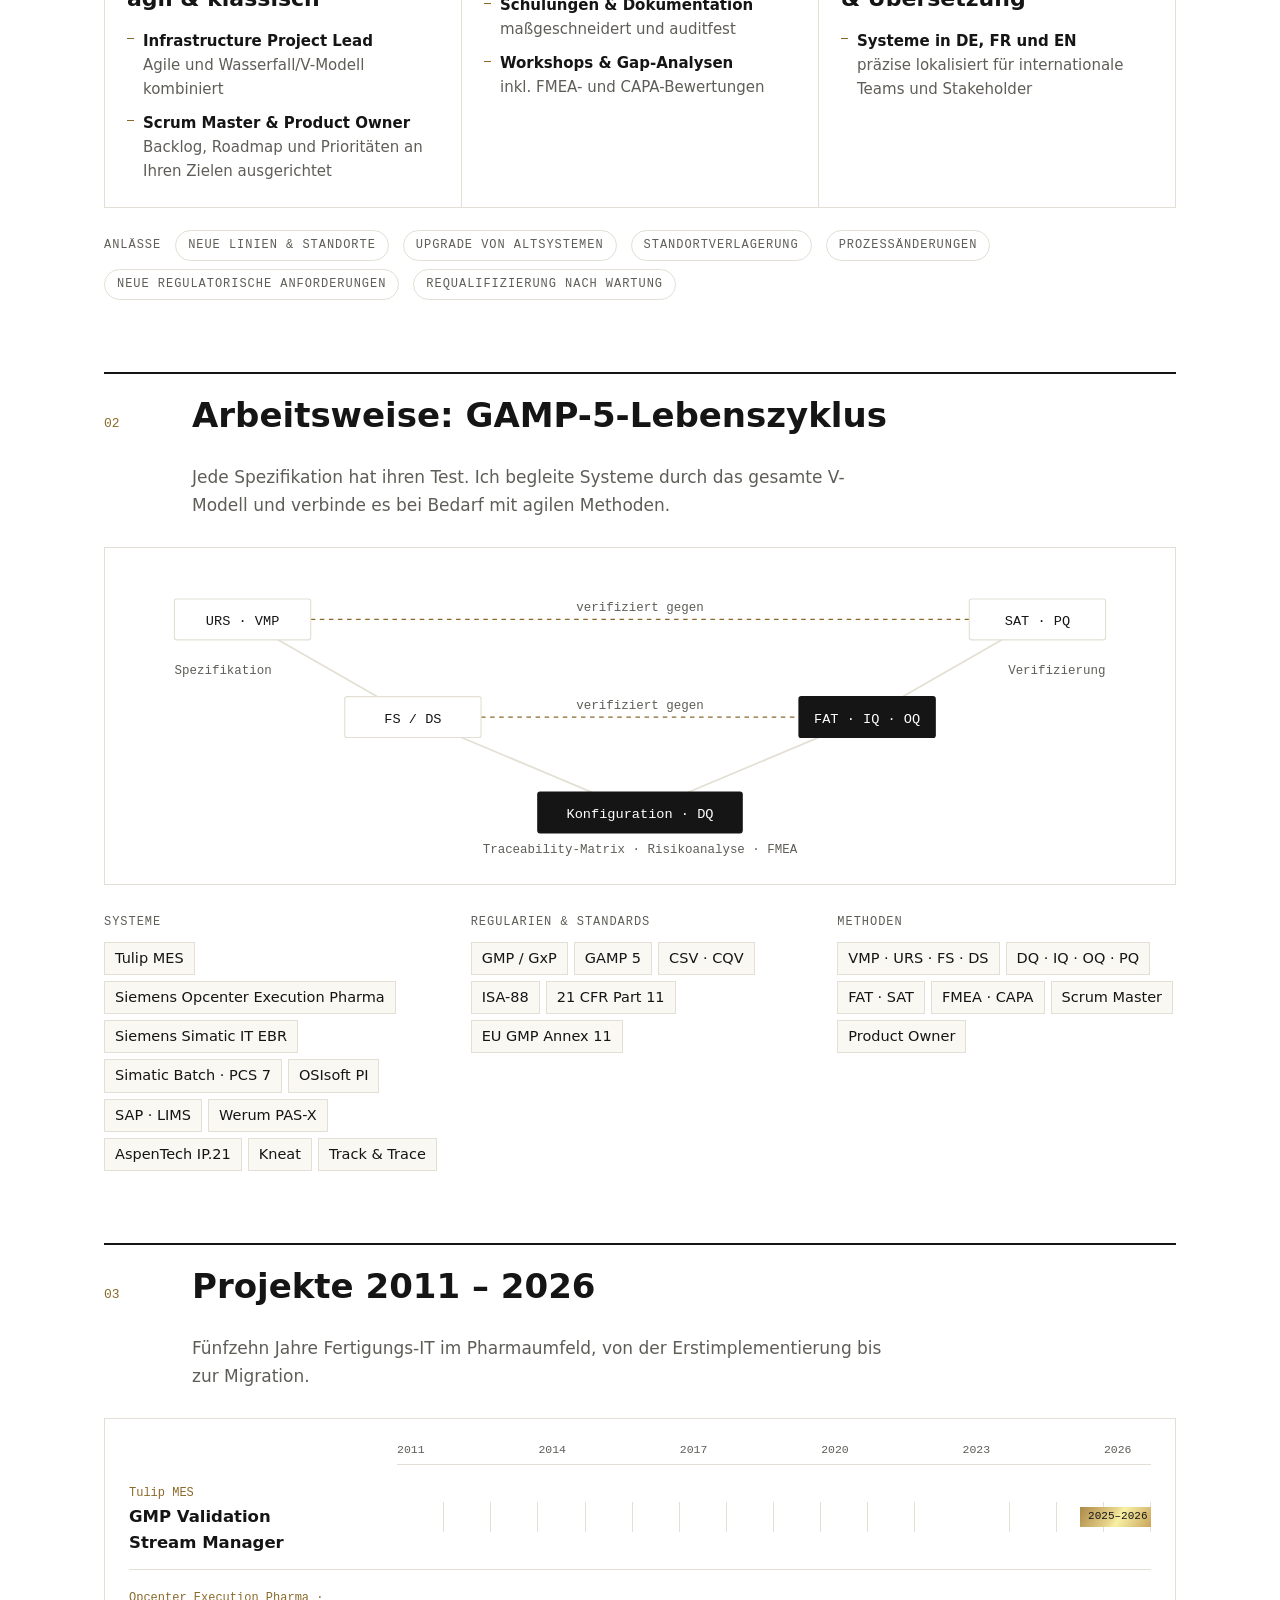
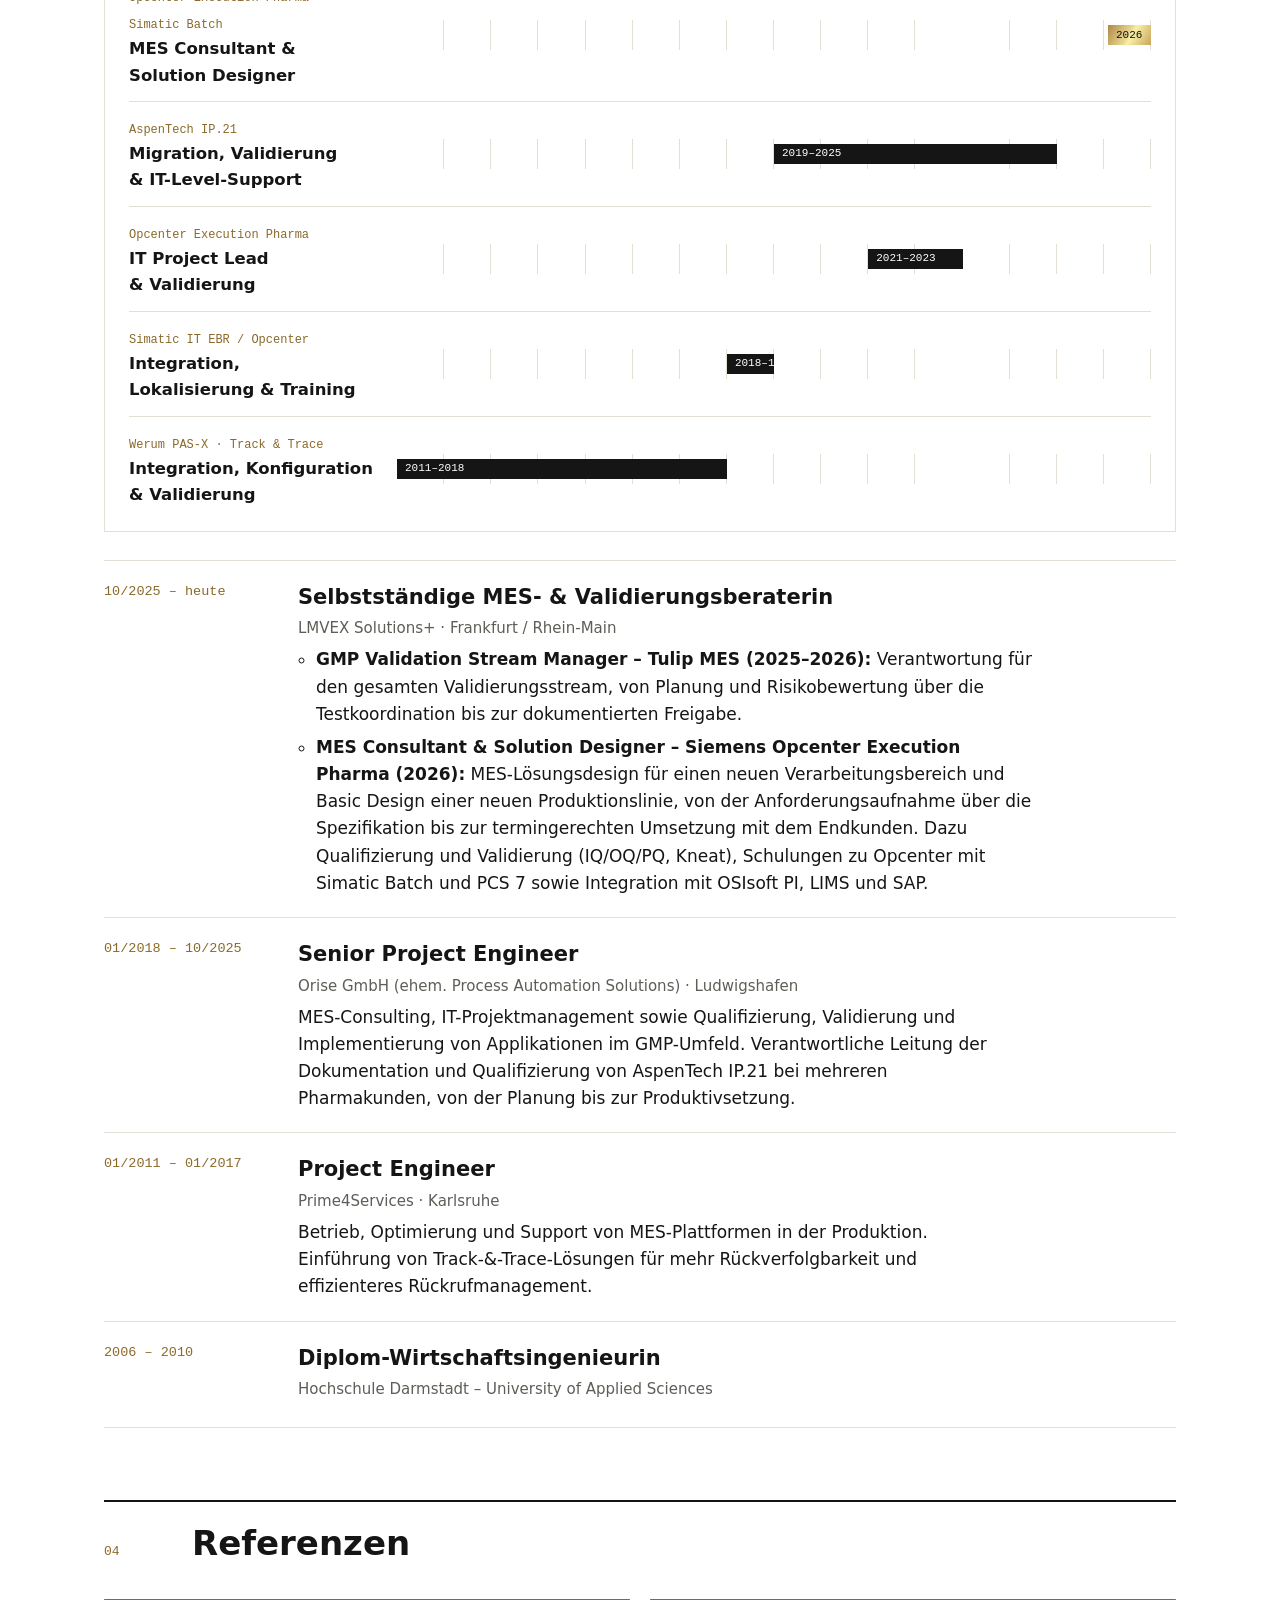
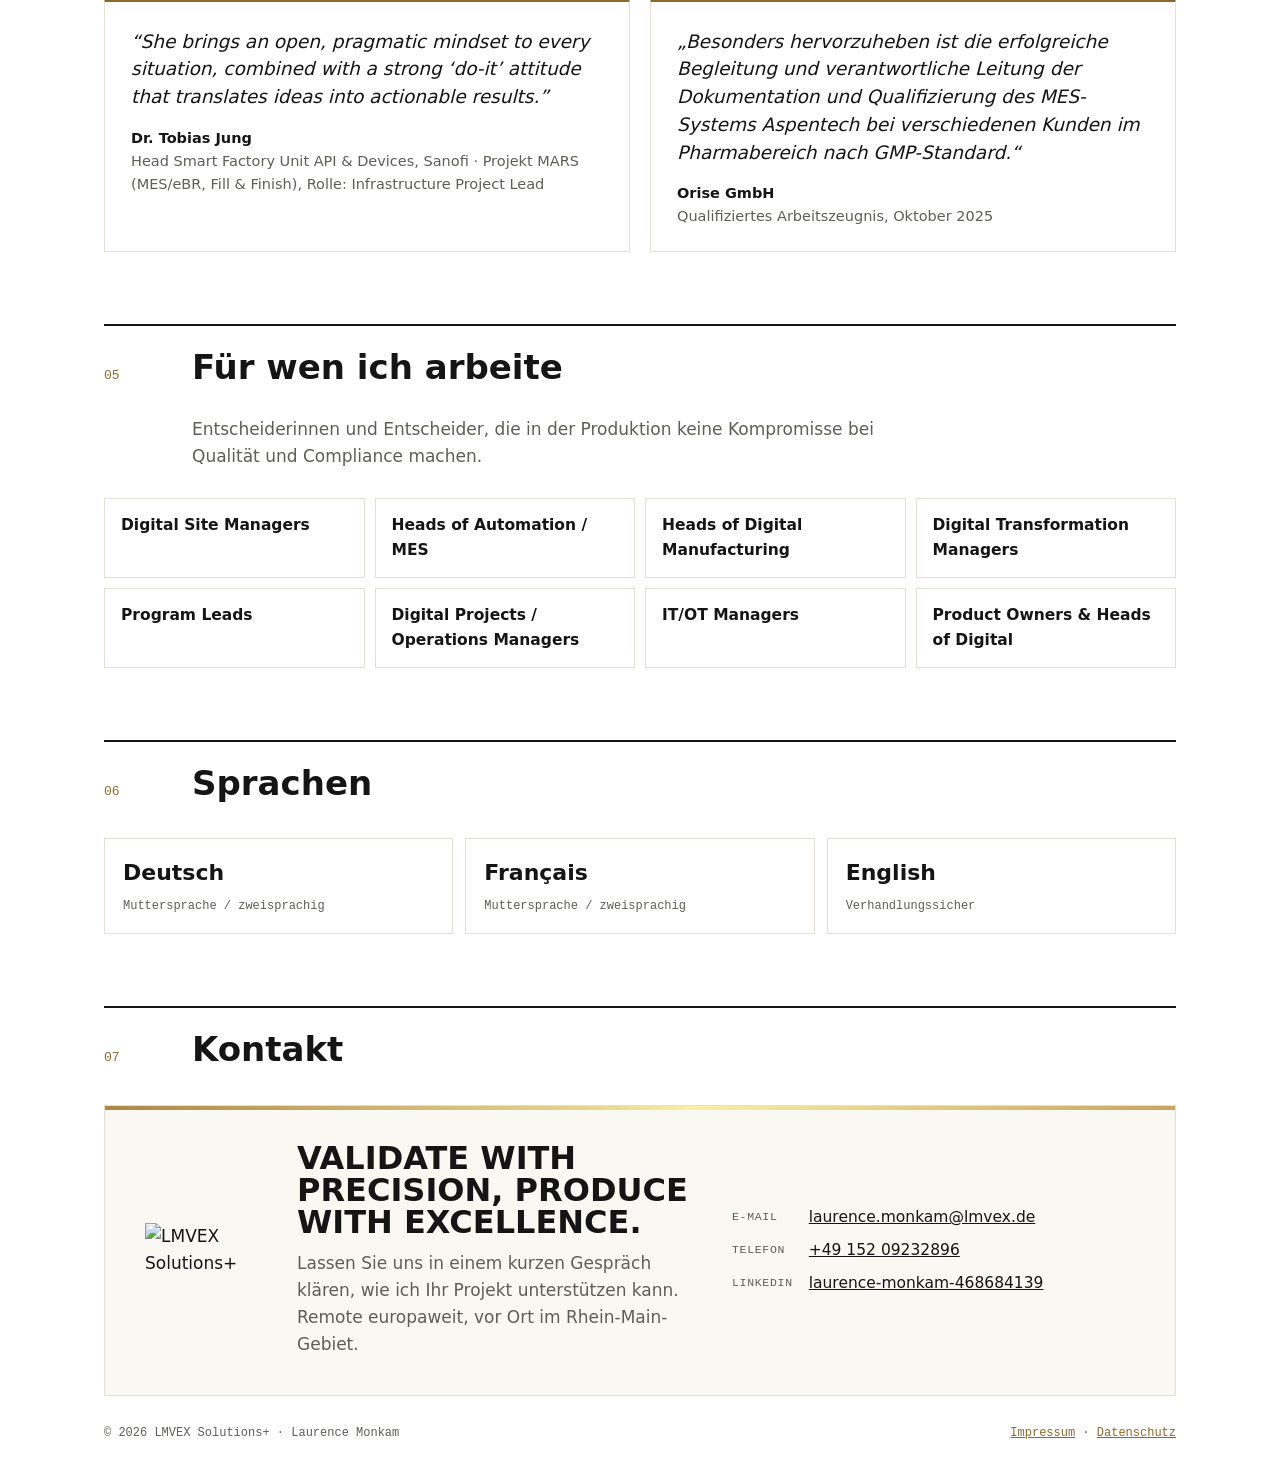
==== commit d61ef060: "Add files via upload" ====
--- a/index.html
+++ b/index.html
@@ -11,11 +11,13 @@
 /* Layout idea: a released GMP document in black and gold — dark title sheet with the gold LMVEX seal, then numbered sections like a validation package; the project timeline is the signature element. */
 :root{
   --ink:#151515;
-  --paper:#ececea;
-  --sheet:#fbfbfa;
-  --rule:#d2d0ca;
+  --paper:#ffffff;
+  --sheet:#ffffff;
+  --rule:#e3dfd4;
   --muted:#5f5d57;
   --gold:#8a6a2a;
+  --gold-text:linear-gradient(120deg,#7a5a20 0%,#b08a4a 50%,#8a6a2a 100%);
+  --soft:#faf8f3;
   --gold-hi:#d9bd73;
   --night:#121212;
   --on-night:#f1ede2;
@@ -25,14 +27,6 @@
   --body:"IBM Plex Sans",system-ui,-apple-system,"Segoe UI",sans-serif;
   --mono:"IBM Plex Mono",ui-monospace,Menlo,Consolas,monospace;
   color-scheme:light;
-}
-@media (prefers-color-scheme:dark){
-  :root:not([data-theme="light"]){
-    --ink:#ece8de;--paper:#0f0f0e;--sheet:#191917;--rule:#34322c;--muted:#a6a196;--gold:#d9bd73;--night:#050505;color-scheme:dark;
-  }
-}
-:root[data-theme="dark"]{
-  --ink:#ece8de;--paper:#0f0f0e;--sheet:#191917;--rule:#34322c;--muted:#a6a196;--gold:#d9bd73;--night:#050505;color-scheme:dark;
 }
 *{box-sizing:border-box}
 html,body{margin:0}
@@ -56,35 +50,35 @@
 .lang button[aria-pressed="true"]{background:var(--ink);color:var(--paper);border-color:var(--ink)}
 
 /* title sheet */
-.title{background:var(--night);color:var(--on-night);position:relative;overflow:hidden}
+.title{background:var(--sheet);color:var(--ink);position:relative;overflow:hidden;border:1px solid var(--rule)}
 .title::before{content:"";position:absolute;inset:0 0 auto 0;height:4px;background:var(--grad)}
-.meta{display:grid;grid-template-columns:repeat(4,1fr);border-bottom:1px solid #2e2b24;font-family:var(--mono);font-size:12px}
-.meta div{padding:12px 18px;border-right:1px solid #2e2b24}
+.meta{display:grid;grid-template-columns:repeat(2,1fr);border-bottom:1px solid var(--rule);font-family:var(--mono);font-size:12px}
+.meta div{padding:12px 18px;border-right:1px solid var(--rule)}
 .meta div:last-child{border-right:0}
-.meta b{display:block;font-weight:400;color:#9c9584;text-transform:uppercase;letter-spacing:.08em;font-size:10.5px}
+.meta b{display:block;font-weight:400;color:var(--muted);text-transform:uppercase;letter-spacing:.08em;font-size:10.5px}
 .status::before{content:"";display:inline-block;width:8px;height:8px;border-radius:50%;background:#7fc79a;margin-right:6px;vertical-align:1px}
 .hero{display:grid;grid-template-columns:1.55fr 1fr;gap:44px;padding:48px 44px 52px;align-items:center}
-.hero .role{font-family:var(--mono);font-size:13.5px;color:var(--gold-hi);margin:0 0 16px;letter-spacing:.02em}
+.hero .role{font-family:var(--mono);font-size:13.5px;color:var(--gold);margin:0 0 16px;letter-spacing:.02em}
 .hero h1{font-size:clamp(46px,7.4vw,92px);line-height:.92;font-weight:800;font-stretch:70%;text-transform:uppercase;letter-spacing:-.005em}
-.hero h1 span{background:var(--grad);-webkit-background-clip:text;background-clip:text;color:transparent}
-.hero .claim{font-family:var(--brand);font-size:18px;margin:18px 0 0;color:var(--gold-hi)}
-.hero p.lead{font-size:18.5px;max-width:58ch;margin:18px 0 0;color:#d9d4c6}
+.hero h1 span{background:var(--gold-text);-webkit-background-clip:text;background-clip:text;color:transparent}
+.hero .claim{font-family:var(--brand);font-size:18px;margin:18px 0 0;color:var(--gold)}
+.hero p.lead{font-size:18.5px;max-width:58ch;margin:18px 0 0;color:#3d3b36}
 .cta{display:flex;gap:10px;flex-wrap:wrap;margin-top:28px}
-.btn{display:inline-flex;align-items:center;gap:10px;padding:12px 18px;border:1px solid #5a5240;text-decoration:none;color:var(--on-night);font-weight:600;font-size:15.5px}
+.btn{display:inline-flex;align-items:center;gap:10px;padding:12px 18px;border:1px solid var(--ink);text-decoration:none;color:var(--ink);font-weight:600;font-size:15.5px}
 .btn.primary{background:var(--grad);color:#151515;border-color:transparent}
-.btn:hover{border-color:var(--gold-hi)}
+.btn:hover{border-color:var(--gold);color:var(--gold)}
 .btn small{font-family:var(--mono);font-weight:400;font-size:12px;opacity:.75}
 .portrait{position:relative;justify-self:end;width:min(100%,360px)}
-.portrait .ph{aspect-ratio:1/1.03;overflow:hidden;border:1px solid #3a352a}
+.portrait .ph{aspect-ratio:1/1.03;overflow:hidden;border:1px solid var(--rule)}
 .portrait .ph img{width:100%;height:100%;object-fit:cover}
-.portrait .seal{position:absolute;width:118px;left:-40px;bottom:-30px;filter:drop-shadow(0 8px 18px rgba(0,0,0,.45))}
+.portrait .seal{position:absolute;width:118px;left:-40px;bottom:-30px;filter:drop-shadow(0 6px 14px rgba(0,0,0,.18))}
 
 /* figures */
-.figs{display:grid;grid-template-columns:repeat(4,1fr);border-top:1px solid #2e2b24}
-.figs div{padding:18px 22px;border-right:1px solid #2e2b24}
+.figs{background:var(--soft);display:grid;grid-template-columns:repeat(2,1fr);border-top:1px solid var(--rule)}
+.figs div{padding:18px 22px;border-right:1px solid var(--rule)}
 .figs div:last-child{border-right:0}
-.figs b{display:block;font-family:var(--display);font-stretch:75%;font-size:34px;line-height:1;color:var(--gold-hi);font-variant-numeric:tabular-nums}
-.figs span{font-size:13.5px;color:#b5ae9d}
+.figs b{display:block;font-family:var(--display);font-stretch:75%;font-size:34px;line-height:1;color:var(--gold);font-variant-numeric:tabular-nums}
+.figs span{font-size:13.5px;color:var(--muted)}
 
 /* sections */
 section{padding:72px 0 0;scroll-margin-top:12px}
@@ -119,7 +113,7 @@
 .skills{display:grid;grid-template-columns:repeat(3,1fr);gap:28px;margin-top:28px}
 .skills h3{font-family:var(--mono);font-size:12px;font-weight:500;text-transform:uppercase;letter-spacing:.08em;color:var(--muted);margin-bottom:10px}
 .tags{display:flex;flex-wrap:wrap;gap:6px;list-style:none;padding:0;margin:0}
-.tags li{border:1px solid var(--rule);background:var(--sheet);padding:4px 10px;font-size:14.5px}
+.tags li{border:1px solid var(--rule);background:var(--soft);padding:4px 10px;font-size:14.5px}
 
 /* project timeline */
 .gantt{background:var(--sheet);border:1px solid var(--rule);padding:22px 24px 10px;overflow-x:auto}
@@ -137,7 +131,7 @@
 
 /* experience */
 .tl{list-style:none;margin:28px 0 0;padding:0;border-top:1px solid var(--rule)}
-.tl li{display:grid;grid-template-columns:170px 1fr;gap:24px;padding:20px 0;border-bottom:1px solid var(--rule)}
+.tl > li{display:grid;grid-template-columns:170px 1fr;gap:24px;padding:20px 0;border-bottom:1px solid var(--rule)}
 .tl .when{font-family:var(--mono);font-size:13.5px;color:var(--gold);font-variant-numeric:tabular-nums}
 .tl h3{font-size:21px;font-weight:700;font-stretch:90%}
 .tl .org{color:var(--muted);font-size:15px;margin:2px 0 6px}
@@ -160,15 +154,15 @@
 .langs b{font-family:var(--display);font-stretch:85%;font-size:22px;display:block}
 .langs span{font-family:var(--mono);font-size:12px;color:var(--muted)}
 
-.contact{display:grid;grid-template-columns:auto 1fr 1fr;gap:32px;align-items:center;background:var(--night);color:var(--on-night);padding:36px 40px;position:relative}
+.contact{display:grid;grid-template-columns:auto 1fr 1fr;gap:32px;align-items:center;background:var(--soft);color:var(--ink);border:1px solid var(--rule);padding:36px 40px;position:relative}
 .contact::before{content:"";position:absolute;inset:0 0 auto 0;height:4px;background:var(--grad)}
 .contact img{width:120px}
 .contact h3{font-size:32px;font-stretch:78%;font-weight:800;text-transform:uppercase;line-height:1}
-.contact p{margin:12px 0 0;max-width:44ch;color:#cfc9b9}
+.contact p{margin:12px 0 0;max-width:44ch;color:var(--muted)}
 .contact dl{margin:0;display:grid;grid-template-columns:auto 1fr;gap:8px 16px;font-size:15.5px}
-.contact dt{font-family:var(--mono);font-size:11.5px;color:#9c9584;padding-top:3px;text-transform:uppercase;letter-spacing:.06em}
+.contact dt{font-family:var(--mono);font-size:11.5px;color:var(--muted);padding-top:3px;text-transform:uppercase;letter-spacing:.06em}
 .contact dd{margin:0}
-.contact a{color:var(--on-night)}
+.contact a{color:var(--ink)}
 footer{padding:28px 0 40px;font-family:var(--mono);font-size:12px;color:var(--muted);display:flex;justify-content:space-between;gap:16px;flex-wrap:wrap}
 
 @media (max-width:920px){
@@ -179,14 +173,11 @@
   .refs{grid-template-columns:1fr}
   .who{grid-template-columns:1fr 1fr}
   .contact{grid-template-columns:1fr;padding:30px 22px}
-  .meta,.figs{grid-template-columns:1fr 1fr}
-  .meta div:nth-child(2),.figs div:nth-child(2){border-right:0}
-  .meta div:nth-child(-n+2),.figs div:nth-child(-n+2){border-bottom:1px solid #2e2b24}
   .nav{display:none}
 }
 @media (max-width:560px){
   .svc-grid,.who{grid-template-columns:1fr}
-  .tl li{grid-template-columns:1fr;gap:6px}
+  .tl > li{grid-template-columns:1fr;gap:6px}
   .sec-h{grid-template-columns:1fr;gap:4px}
   .sec-h p{grid-column:1}
 }
@@ -214,8 +205,6 @@
 
   <div class="title">
     <div class="meta">
-      <div><b data-i="m1">Dokument</b>LMVEX-PROFILE-001</div>
-      <div><b>Revision</b>2026-10</div>
       <div><b data-i="m3">Standort</b>Frankfurt / Rhein-Main</div>
       <div><b>Status</b><span class="status" data-i="m4">Verfügbar für Projekte</span></div>
     </div>
@@ -224,7 +213,7 @@
         <p class="role" data-i="role">MES Qualification &amp; Validation Engineer · Validation Lead · IT/OT Project Lead</p>
         <h1>Laurence<br><span>Monkam</span></h1>
         <p class="claim">Smart Solutions for Regulated Environments</p>
-        <p class="lead" data-i="lead">Ich qualifiziere und validiere Manufacturing Execution Systems für Pharma und Biotech: vom Validierungsmasterplan über DQ, IQ, OQ und PQ bis zur auditfesten Dokumentation. Seit über 15 Jahren für globale Pharmaunternehmen, auf Deutsch, Französisch und Englisch.</p>
+        <p class="lead" data-i="lead">Ich berate, qualifiziere, validiere und integriere Manufacturing Execution Systems für Pharma und Biotech: vom Validierungsmasterplan über DQ, IQ, OQ und PQ bis zur auditfesten Dokumentation. Seit über 15 Jahren für globale Pharmaunternehmen, auf Deutsch, Französisch und Englisch.</p>
         <div class="cta">
           <a class="btn primary" href="#kontakt" data-i="cta1">Projekt anfragen</a>
           <a class="btn" href="https://www.linkedin.com/in/laurence-monkam-468684139/" target="_blank" rel="noopener">LinkedIn <small>↗</small></a>
@@ -238,8 +227,6 @@
     <div class="figs">
       <div><b>15+</b><span data-i="f1">Jahre MES im GMP-Umfeld</span></div>
       <div><b>6</b><span data-i="f2">MES- und Historian-Plattformen</span></div>
-      <div><b>DQ→PQ</b><span data-i="f3">inkl. FAT und SAT</span></div>
-      <div><b>DE·FR·EN</b><span data-i="f4">Projektsprachen</span></div>
     </div>
   </div>
 
@@ -376,7 +363,7 @@
  en:{n1:"Services",n2:"Projects",n3:"References",n4:"Contact",
   m1:"Document",m3:"Location",m4:"Available for projects",
   role:"MES Qualification & Validation Engineer · Validation Lead · IT/OT Project Lead",
-  lead:"I qualify and validate Manufacturing Execution Systems for pharma and biotech: from the validation master plan through DQ, IQ, OQ and PQ to audit-ready documentation. For more than 15 years, for global pharmaceutical companies, in German, French and English.",
+  lead:"I advise on, qualify, validate and integrate Manufacturing Execution Systems for pharma and biotech: from the validation master plan through DQ, IQ, OQ and PQ to audit-ready documentation. For more than 15 years, for global pharmaceutical companies, in German, French and English.",
   cta1:"Request a project",f1:"years of MES in GMP environments",f2:"MES and historian platforms",f3:"including FAT and SAT",f4:"project languages",
   s1:"Services",s1p:"The full range from strategy to execution, so your systems go live compliant and stay that way.",
   a_h:"Strategy & planning",a1:"<strong>Validation master plan</strong>including access control concept and system evaluation",a2:"<strong>Architecture & user requirements</strong>URS as the foundation of validation",
@@ -406,7 +393,7 @@
  fr:{n1:"Prestations",n2:"Projets",n3:"Références",n4:"Contact",
   m1:"Document",m3:"Lieu",m4:"Disponible pour des missions",
   role:"Ingénieure qualification & validation MES · Validation Lead · Cheffe de projet IT/OT",
-  lead:"Je qualifie et valide des Manufacturing Execution Systems pour la pharma et la biotech : du plan directeur de validation aux QD, QI, QO et QP, jusqu’à une documentation prête pour l’audit. Depuis plus de 15 ans, pour des groupes pharmaceutiques internationaux, en français, allemand et anglais.",
+  lead:"Je conseille, qualifie, valide et intègre des Manufacturing Execution Systems pour la pharma et la biotech : du plan directeur de validation aux QD, QI, QO et QP, jusqu’à une documentation prête pour l’audit. Depuis plus de 15 ans, pour des groupes pharmaceutiques internationaux, en français, allemand et anglais.",
   cta1:"Demander une mission",f1:"ans de MES en environnement BPF",f2:"plateformes MES et historian",f3:"y compris FAT et SAT",f4:"langues de travail",
   s1:"Prestations",s1p:"Un accompagnement complet, de la stratégie à l’exécution, pour que vos systèmes démarrent conformes et le restent.",
   a_h:"Stratégie & planification",a1:"<strong>Plan directeur de validation</strong>avec concept d’accès et évaluation du système",a2:"<strong>Architecture & besoins utilisateurs</strong>l’URS comme fondation de la validation",
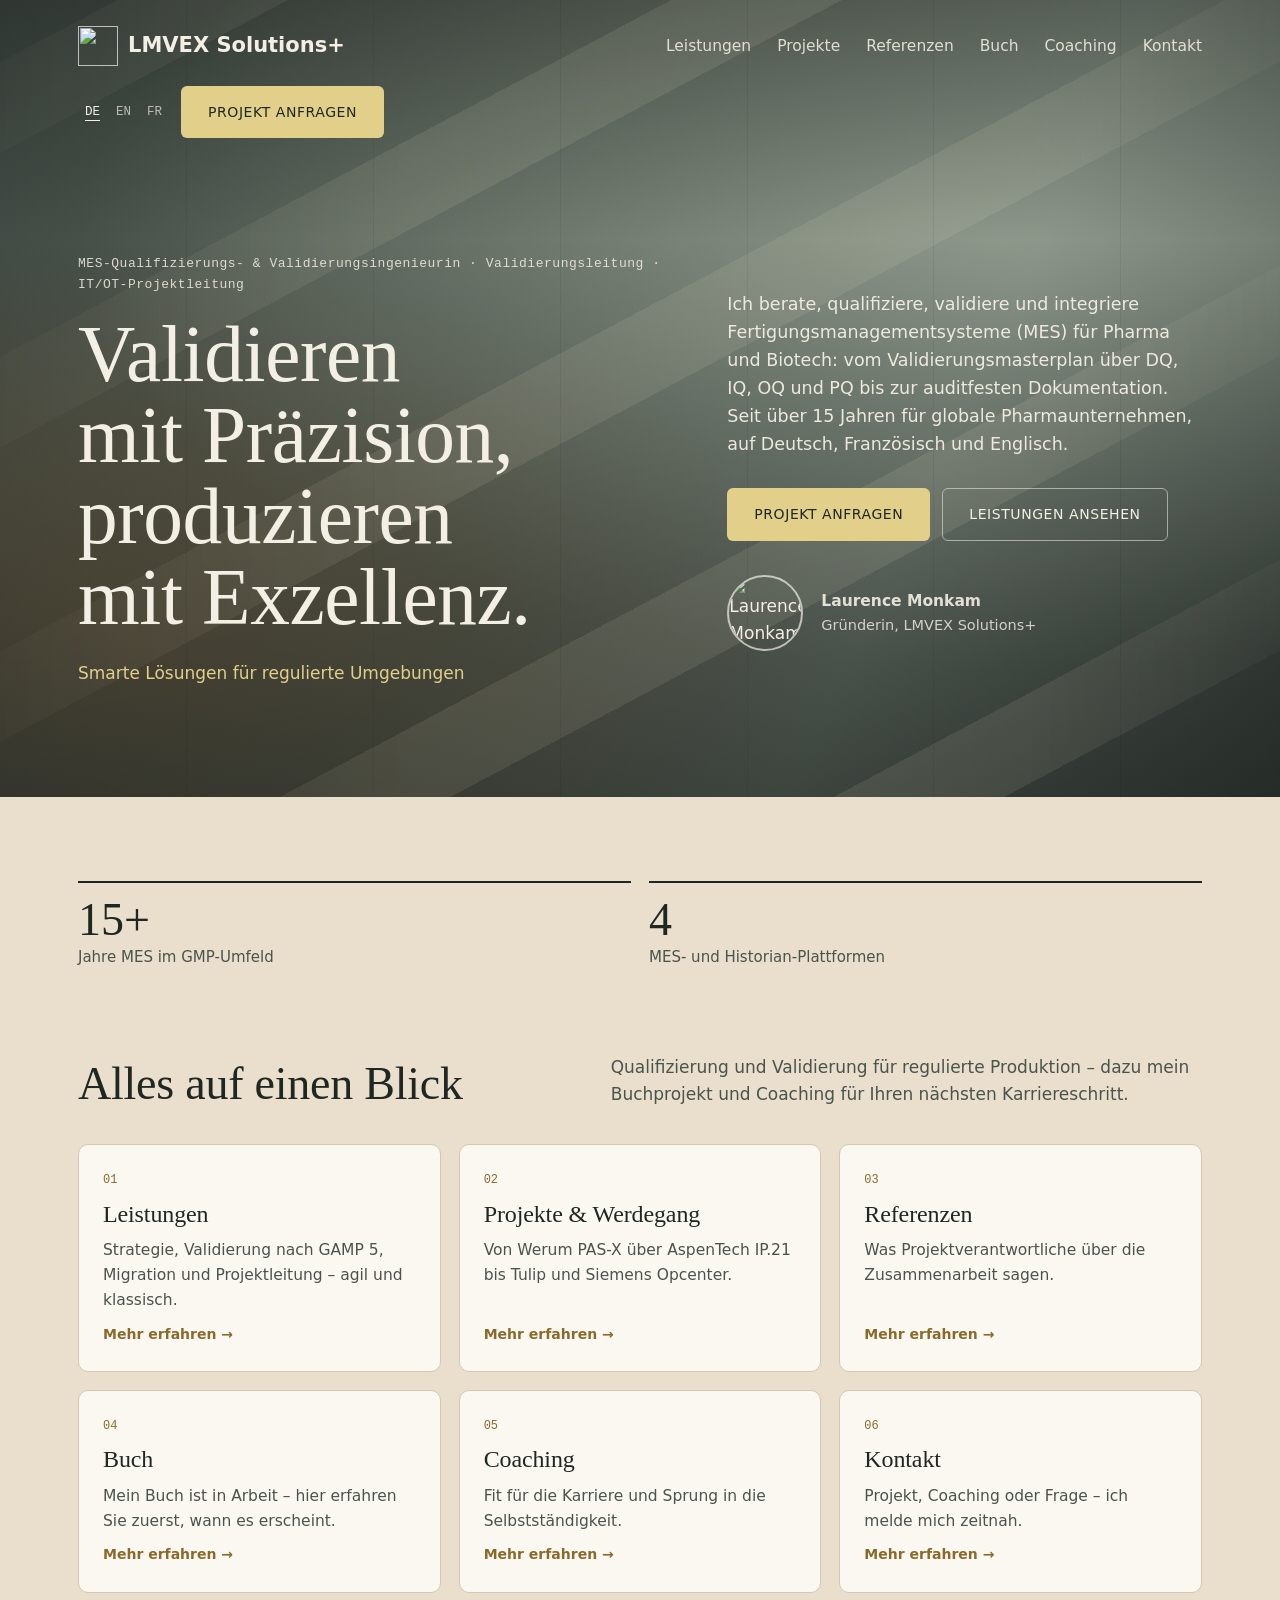
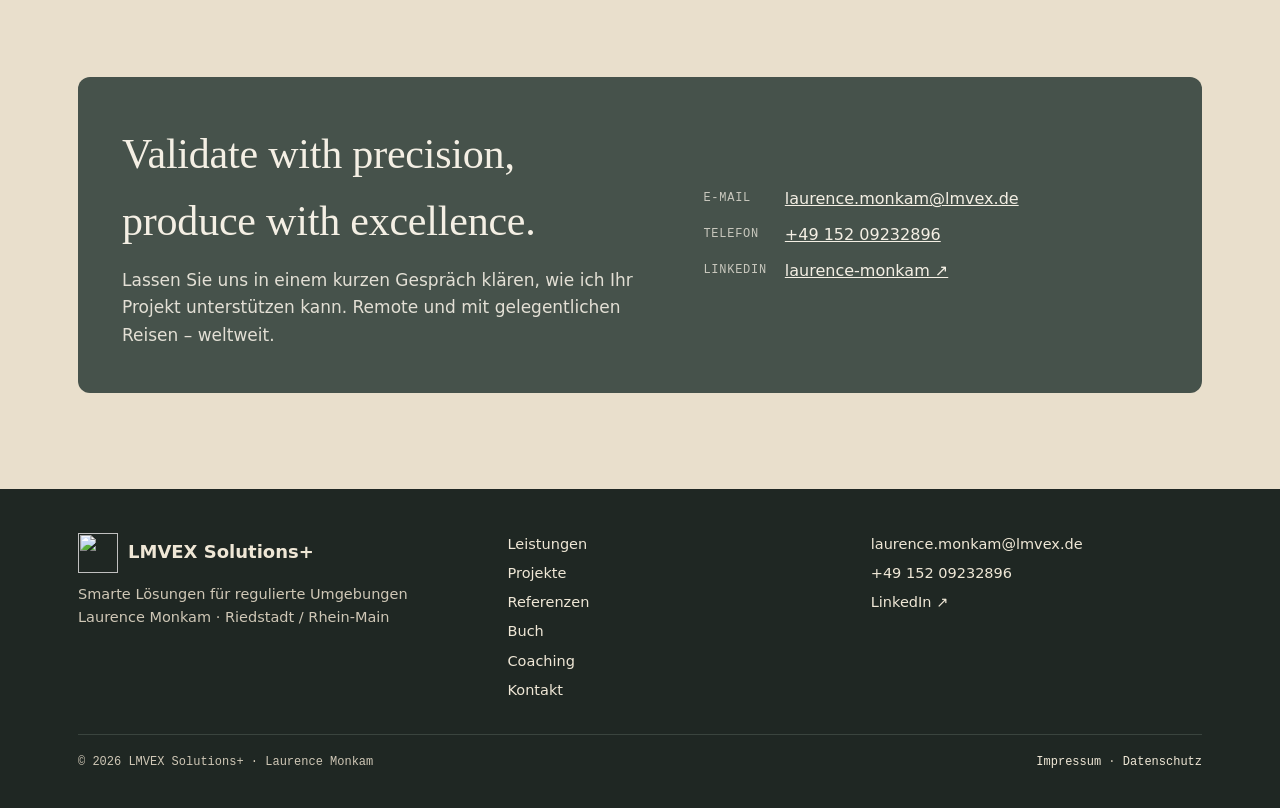
==== commit fe435ba6: "Add files via upload" ====
--- a/index.html
+++ b/index.html
@@ -3,434 +3,68 @@
 <head>
 <meta charset="utf-8">
 <meta name="viewport" content="width=device-width, initial-scale=1">
-<title>LMVEX – Laurence Monkam</title>
-<meta name="description" content="LMVEX Solutions+ – MES Qualification & Validation für Pharma und Biotech. Laurence Monkam, Frankfurt/Rhein-Main.">
+<title>LMVEX Solutions+ – Laurence Monkam</title>
+<meta name="description" content="LMVEX Solutions+ – MES-Qualifizierung und -Validierung für Pharma und Biotech. Laurence Monkam, Riedstadt / Rhein-Main.">
 <link rel="icon" href="assets/logo.png">
 <link rel="stylesheet" href="fonts/fonts.css">
-<style>
-/* Layout idea: a released GMP document in black and gold — dark title sheet with the gold LMVEX seal, then numbered sections like a validation package; the project timeline is the signature element. */
-:root{
-  --ink:#151515;
-  --paper:#ffffff;
-  --sheet:#ffffff;
-  --rule:#e3dfd4;
-  --muted:#5f5d57;
-  --gold:#8a6a2a;
-  --gold-text:linear-gradient(120deg,#7a5a20 0%,#b08a4a 50%,#8a6a2a 100%);
-  --soft:#faf8f3;
-  --gold-hi:#d9bd73;
-  --night:#121212;
-  --on-night:#f1ede2;
-  --grad:linear-gradient(120deg,#ad8848 0%,#e7d48c 45%,#f8f0a4 55%,#c9a45c 100%);
-  --display:"Archivo","Arial Narrow",system-ui,sans-serif;
-  --brand:"Comfortaa",system-ui,sans-serif;
-  --body:"IBM Plex Sans",system-ui,-apple-system,"Segoe UI",sans-serif;
-  --mono:"IBM Plex Mono",ui-monospace,Menlo,Consolas,monospace;
-  color-scheme:light;
-}
-*{box-sizing:border-box}
-html,body{margin:0}
-body{background:var(--paper);color:var(--ink);font-family:var(--body);font-size:17px;line-height:1.6}
-a{color:var(--gold)}
-a:focus-visible,button:focus-visible{outline:2px solid var(--gold-hi);outline-offset:3px}
-img{max-width:100%;display:block}
-.wrap{max-width:1120px;margin:0 auto;padding:0 24px}
-h1,h2,h3{font-family:var(--display);text-wrap:balance;margin:0}
-
-/* top bar */
-.top{display:flex;justify-content:space-between;align-items:center;gap:16px;padding:18px 0;flex-wrap:wrap}
-.brand{display:flex;align-items:center;gap:10px;text-decoration:none;color:var(--ink);font-family:var(--brand);font-weight:600;font-size:18px}
-.brand img{width:34px;height:34px}
-.brand small{font-weight:400;color:var(--muted)}
-.nav{display:flex;gap:18px;flex-wrap:wrap;font-size:14.5px}
-.nav a{color:var(--ink);text-decoration:none}
-.nav a:hover{color:var(--gold)}
-.lang{display:flex;gap:4px;font-family:var(--mono);font-size:13px}
-.lang button{background:none;border:1px solid var(--rule);color:var(--muted);padding:6px 10px;cursor:pointer;font:inherit;border-radius:2px}
-.lang button[aria-pressed="true"]{background:var(--ink);color:var(--paper);border-color:var(--ink)}
-
-/* title sheet */
-.title{background:var(--sheet);color:var(--ink);position:relative;overflow:hidden;border:1px solid var(--rule)}
-.title::before{content:"";position:absolute;inset:0 0 auto 0;height:4px;background:var(--grad)}
-.meta{display:grid;grid-template-columns:repeat(2,1fr);border-bottom:1px solid var(--rule);font-family:var(--mono);font-size:12px}
-.meta div{padding:12px 18px;border-right:1px solid var(--rule)}
-.meta div:last-child{border-right:0}
-.meta b{display:block;font-weight:400;color:var(--muted);text-transform:uppercase;letter-spacing:.08em;font-size:10.5px}
-.status::before{content:"";display:inline-block;width:8px;height:8px;border-radius:50%;background:#7fc79a;margin-right:6px;vertical-align:1px}
-.hero{display:grid;grid-template-columns:1.55fr 1fr;gap:44px;padding:48px 44px 52px;align-items:center}
-.hero .role{font-family:var(--mono);font-size:13.5px;color:var(--gold);margin:0 0 16px;letter-spacing:.02em}
-.hero h1{font-size:clamp(46px,7.4vw,92px);line-height:.92;font-weight:800;font-stretch:70%;text-transform:uppercase;letter-spacing:-.005em}
-.hero h1 span{background:var(--gold-text);-webkit-background-clip:text;background-clip:text;color:transparent}
-.hero .claim{font-family:var(--brand);font-size:18px;margin:18px 0 0;color:var(--gold)}
-.hero p.lead{font-size:18.5px;max-width:58ch;margin:18px 0 0;color:#3d3b36}
-.cta{display:flex;gap:10px;flex-wrap:wrap;margin-top:28px}
-.btn{display:inline-flex;align-items:center;gap:10px;padding:12px 18px;border:1px solid var(--ink);text-decoration:none;color:var(--ink);font-weight:600;font-size:15.5px}
-.btn.primary{background:var(--grad);color:#151515;border-color:transparent}
-.btn:hover{border-color:var(--gold);color:var(--gold)}
-.btn small{font-family:var(--mono);font-weight:400;font-size:12px;opacity:.75}
-.portrait{position:relative;justify-self:end;width:min(100%,360px)}
-.portrait .ph{aspect-ratio:1/1.03;overflow:hidden;border:1px solid var(--rule)}
-.portrait .ph img{width:100%;height:100%;object-fit:cover}
-.portrait .seal{position:absolute;width:118px;left:-40px;bottom:-30px;filter:drop-shadow(0 6px 14px rgba(0,0,0,.18))}
-
-/* figures */
-.figs{background:var(--soft);display:grid;grid-template-columns:repeat(2,1fr);border-top:1px solid var(--rule)}
-.figs div{padding:18px 22px;border-right:1px solid var(--rule)}
-.figs div:last-child{border-right:0}
-.figs b{display:block;font-family:var(--display);font-stretch:75%;font-size:34px;line-height:1;color:var(--gold);font-variant-numeric:tabular-nums}
-.figs span{font-size:13.5px;color:var(--muted)}
-
-/* sections */
-section{padding:72px 0 0;scroll-margin-top:12px}
-.sec-h{display:grid;grid-template-columns:72px 1fr;gap:16px;align-items:baseline;border-top:2px solid var(--ink);padding-top:14px;margin-bottom:28px}
-.sec-h .no{font-family:var(--mono);font-size:13px;color:var(--gold)}
-.sec-h h2{font-size:34px;font-weight:700;font-stretch:82%}
-.sec-h p{grid-column:2;margin:6px 0 0;color:var(--muted);max-width:64ch}
-
-.svc-grid{display:grid;grid-template-columns:repeat(3,1fr);gap:1px;background:var(--rule);border:1px solid var(--rule)}
-.svc{background:var(--sheet);padding:24px 22px}
-.svc .k{font-family:var(--mono);font-size:12px;color:var(--gold)}
-.svc h3{font-size:22px;font-weight:700;font-stretch:88%;margin:6px 0 12px}
-.svc ul{margin:0;padding:0;list-style:none;display:grid;gap:10px}
-.svc li{font-size:15px;color:var(--muted);padding-left:16px;position:relative}
-.svc li::before{content:"";position:absolute;left:0;top:.62em;width:7px;height:1.5px;background:var(--gold)}
-.svc li strong{color:var(--ink);font-weight:600;display:block}
-
-.occ{display:flex;flex-wrap:wrap;gap:8px;margin-top:22px;align-items:center}
-.occ > span{font-family:var(--mono);font-size:12px;color:var(--muted);text-transform:uppercase;letter-spacing:.08em;margin-right:6px}
-.chip{border:1px solid var(--rule);background:var(--sheet);padding:5px 12px;font-size:14.5px;border-radius:999px}
-
-/* V-model */
-.vmodel{background:var(--sheet);border:1px solid var(--rule);padding:26px 24px;overflow-x:auto}
-.vmodel svg{display:block;min-width:740px;width:100%;height:auto}
-.vmodel text{font-family:var(--mono);font-size:12px;fill:var(--ink)}
-.vmodel .lbl{fill:var(--muted);font-size:11px}
-.vmodel .box{fill:var(--paper);stroke:var(--rule)}
-.vmodel .box.hl{fill:var(--ink);stroke:var(--ink)}
-.vmodel .hlt{fill:var(--paper)}
-.vmodel .ln{stroke:var(--rule);stroke-width:1.5;fill:none}
-.vmodel .tr{stroke:var(--gold);stroke-dasharray:4 4;stroke-width:1.2}
-.skills{display:grid;grid-template-columns:repeat(3,1fr);gap:28px;margin-top:28px}
-.skills h3{font-family:var(--mono);font-size:12px;font-weight:500;text-transform:uppercase;letter-spacing:.08em;color:var(--muted);margin-bottom:10px}
-.tags{display:flex;flex-wrap:wrap;gap:6px;list-style:none;padding:0;margin:0}
-.tags li{border:1px solid var(--rule);background:var(--soft);padding:4px 10px;font-size:14.5px}
-
-/* project timeline */
-.gantt{background:var(--sheet);border:1px solid var(--rule);padding:22px 24px 10px;overflow-x:auto}
-.g-inner{min-width:720px}
-.g-scale,.g-row{display:grid;grid-template-columns:250px 1fr;gap:18px;align-items:center}
-.g-scale .ticks{position:relative;height:24px;font-family:var(--mono);font-size:11.5px;color:var(--muted);font-variant-numeric:tabular-nums;border-bottom:1px solid var(--rule);padding-bottom:6px}
-.g-scale .ticks span{position:absolute;top:0}
-.g-row{padding:12px 0;border-bottom:1px solid var(--rule)}
-.g-row:last-child{border-bottom:0}
-.g-row h3{font-size:16.5px;font-weight:700;font-stretch:90%}
-.g-row .sys{font-family:var(--mono);font-size:12px;color:var(--gold)}
-.track{position:relative;height:30px;background:repeating-linear-gradient(90deg,transparent 0 calc(100%/16 - 1px),var(--rule) calc(100%/16 - 1px) calc(100%/16))}
-.bar{position:absolute;top:5px;height:20px;background:var(--ink);color:var(--paper);font-family:var(--mono);font-size:11px;display:flex;align-items:center;padding:0 8px;white-space:nowrap;overflow:hidden}
-.bar.now{background:var(--grad);color:#151515}
-
-/* experience */
-.tl{list-style:none;margin:28px 0 0;padding:0;border-top:1px solid var(--rule)}
-.tl > li{display:grid;grid-template-columns:170px 1fr;gap:24px;padding:20px 0;border-bottom:1px solid var(--rule)}
-.tl .when{font-family:var(--mono);font-size:13.5px;color:var(--gold);font-variant-numeric:tabular-nums}
-.tl h3{font-size:21px;font-weight:700;font-stretch:90%}
-.tl .org{color:var(--muted);font-size:15px;margin:2px 0 6px}
-.tl p{margin:0;max-width:66ch}
-.tl-ul{margin:4px 0 0;padding:0 0 0 18px;max-width:68ch;display:grid;gap:6px}
-.tl-ul strong{font-weight:600}
-
-/* references */
-.refs{display:grid;grid-template-columns:1fr 1fr;gap:20px}
-.ref{background:var(--sheet);border:1px solid var(--rule);border-top:3px solid var(--gold);padding:26px 26px 22px;margin:0;display:flex;flex-direction:column;gap:16px}
-.ref blockquote{margin:0;font-size:18.5px;line-height:1.5;font-style:italic}
-.ref figcaption{font-size:14.5px;color:var(--muted)}
-.ref figcaption b{color:var(--ink);font-weight:600;display:block;font-style:normal}
-
-.who{display:grid;grid-template-columns:repeat(4,1fr);gap:10px;list-style:none;padding:0;margin:0}
-.who li{background:var(--sheet);border:1px solid var(--rule);padding:14px 16px;font-weight:600;font-size:15.5px}
-
-.langs{display:flex;gap:12px;flex-wrap:wrap}
-.langs div{flex:1 1 200px;background:var(--sheet);border:1px solid var(--rule);padding:16px 18px}
-.langs b{font-family:var(--display);font-stretch:85%;font-size:22px;display:block}
-.langs span{font-family:var(--mono);font-size:12px;color:var(--muted)}
-
-.contact{display:grid;grid-template-columns:auto 1fr 1fr;gap:32px;align-items:center;background:var(--soft);color:var(--ink);border:1px solid var(--rule);padding:36px 40px;position:relative}
-.contact::before{content:"";position:absolute;inset:0 0 auto 0;height:4px;background:var(--grad)}
-.contact img{width:120px}
-.contact h3{font-size:32px;font-stretch:78%;font-weight:800;text-transform:uppercase;line-height:1}
-.contact p{margin:12px 0 0;max-width:44ch;color:var(--muted)}
-.contact dl{margin:0;display:grid;grid-template-columns:auto 1fr;gap:8px 16px;font-size:15.5px}
-.contact dt{font-family:var(--mono);font-size:11.5px;color:var(--muted);padding-top:3px;text-transform:uppercase;letter-spacing:.06em}
-.contact dd{margin:0}
-.contact a{color:var(--ink)}
-footer{padding:28px 0 40px;font-family:var(--mono);font-size:12px;color:var(--muted);display:flex;justify-content:space-between;gap:16px;flex-wrap:wrap}
-
-@media (max-width:920px){
-  .hero{grid-template-columns:1fr;padding:32px 22px 44px}
-  .portrait{justify-self:start;width:min(100%,300px);margin-left:40px}
-  .svc-grid{grid-template-columns:1fr 1fr}
-  .skills{grid-template-columns:1fr}
-  .refs{grid-template-columns:1fr}
-  .who{grid-template-columns:1fr 1fr}
-  .contact{grid-template-columns:1fr;padding:30px 22px}
-  .nav{display:none}
-}
-@media (max-width:560px){
-  .svc-grid,.who{grid-template-columns:1fr}
-  .tl > li{grid-template-columns:1fr;gap:6px}
-  .sec-h{grid-template-columns:1fr;gap:4px}
-  .sec-h p{grid-column:1}
-}
-@media (prefers-reduced-motion:no-preference){
-  .btn,.nav a{transition:color .15s,border-color .15s}
-}
-</style>
+<link rel="stylesheet" href="style.css">
 </head>
 <body>
-<div class="wrap">
-  <header class="top">
-    <a class="brand" href="#leistungen"><img src="assets/logo.png" alt=""><span>LMVEX <small>Solutions+</small></span></a>
-    <nav class="nav" aria-label="Sections">
-      <a href="#leistungen" data-i="n1">Leistungen</a>
-      <a href="#projekte" data-i="n2">Projekte</a>
-      <a href="#referenzen" data-i="n3">Referenzen</a>
-      <a href="#kontakt" data-i="n4">Kontakt</a>
-    </nav>
-    <div class="lang" role="group" aria-label="Language">
-      <button id="btn-de" data-lang="de" aria-pressed="true">DE</button>
-      <button id="btn-en" data-lang="en" aria-pressed="false">EN</button>
-      <button id="btn-fr" data-lang="fr" aria-pressed="false">FR</button>
+<div class="hero-bg">
+<header class="top wrap" id="top">
+  <a class="brand" href="index.html"><img src="assets/logo.png" alt="">LMVEX Solutions+</a>
+  <button class="menu-btn" type="button" aria-expanded="false" aria-controls="nav">Menü</button>
+  <nav class="nav" id="nav" aria-label="Hauptmenü"><a data-i="nav_l" href="leistungen.html">Leistungen</a><a data-i="nav_p" href="projekte.html">Projekte</a><a data-i="nav_r" href="referenzen.html">Referenzen</a><a data-i="nav_b" href="buch.html">Buch</a><a data-i="nav_c" href="coaching.html">Coaching</a><a data-i="nav_k" href="kontakt.html">Kontakt</a></nav>
+  <div class="tools">
+    <div class="lang" role="group" aria-label="Sprache / Language / Langue">
+      <button type="button" data-lang="de" aria-pressed="true">DE</button><button type="button" data-lang="en" aria-pressed="false">EN</button><button type="button" data-lang="fr" aria-pressed="false">FR</button>
     </div>
-  </header>
-
-  <div class="title">
-    <div class="meta">
-      <div><b data-i="m3">Standort</b>Frankfurt / Rhein-Main</div>
-      <div><b>Status</b><span class="status" data-i="m4">Verfügbar für Projekte</span></div>
-    </div>
-    <div class="hero">
-      <div>
-        <p class="role" data-i="role">MES Qualification &amp; Validation Engineer · Validation Lead · IT/OT Project Lead</p>
-        <h1>Laurence<br><span>Monkam</span></h1>
-        <p class="claim">Smart Solutions for Regulated Environments</p>
-        <p class="lead" data-i="lead">Ich berate, qualifiziere, validiere und integriere Manufacturing Execution Systems für Pharma und Biotech: vom Validierungsmasterplan über DQ, IQ, OQ und PQ bis zur auditfesten Dokumentation. Seit über 15 Jahren für globale Pharmaunternehmen, auf Deutsch, Französisch und Englisch.</p>
-        <div class="cta">
-          <a class="btn primary" href="#kontakt" data-i="cta1">Projekt anfragen</a>
-          <a class="btn" href="https://www.linkedin.com/in/laurence-monkam-468684139/" target="_blank" rel="noopener">LinkedIn <small>↗</small></a>
-        </div>
-      </div>
-      <div class="portrait">
-        <div class="ph"><img src="assets/laurence.jpg" alt="Laurence Monkam"></div>
-        <img class="seal" src="assets/logo.png" alt="LMVEX Solutions+">
-      </div>
-    </div>
-    <div class="figs">
-      <div><b>15+</b><span data-i="f1">Jahre MES im GMP-Umfeld</span></div>
-      <div><b>6</b><span data-i="f2">MES- und Historian-Plattformen</span></div>
-    </div>
+    <a data-i="cta_head" class="btn head-cta" href="kontakt.html">Projekt anfragen</a>
   </div>
-
-  <section id="leistungen">
-    <div class="sec-h"><span class="no">01</span><h2 data-i="s1">Leistungen</h2><p data-i="s1p">Ein vollständiges Spektrum von der Strategie bis zur Ausführung, damit Ihre Systeme compliant in Betrieb gehen und bleiben.</p></div>
-    <div class="svc-grid">
-      <div class="svc"><span class="k">01.1</span><h3 data-i="a_h">Strategie &amp; Planung</h3><ul>
-        <li data-i="a1"><strong>Validierungsmasterplan</strong>inkl. Zugriffskonzept und Systembewertung</li>
-        <li data-i="a2"><strong>Architektur &amp; User Requirements</strong>URS als Fundament der Validierung</li></ul></div>
-      <div class="svc"><span class="k">01.2</span><h3 data-i="b_h">Ausführung &amp; Test</h3><ul>
-        <li data-i="b1"><strong>Funktions- &amp; Designspezifikation</strong>FS und DS mit klaren Akzeptanzkriterien</li>
-        <li data-i="b2"><strong>Testphasen DQ, IQ, OQ, PQ, FAT, SAT</strong>Protokolle erstellen und durchführen</li>
-        <li data-i="b3"><strong>Traceability-Matrix, Risikoanalyse &amp; FMEA</strong>Anforderungen lückenlos mit Tests verknüpft</li></ul></div>
-      <div class="svc"><span class="k">01.3</span><h3 data-i="c_h">Migration &amp; Optimierung</h3><ul>
-        <li data-i="c1"><strong>Software-Upgrades &amp; Migrationen</strong>z. B. AspenTech IP.21, PAS-X → Opcenter</li>
-        <li data-i="c2"><strong>Prozessänderungen &amp; Verlagerungen</strong>Requalifizierung mit minimaler Ausfallzeit</li></ul></div>
-      <div class="svc"><span class="k">01.4</span><h3 data-i="d_h">Projektleitung agil &amp; klassisch</h3><ul>
-        <li data-i="d1"><strong>Infrastructure Project Lead</strong>Agile und Wasserfall/V-Modell kombiniert</li>
-        <li data-i="d2"><strong>Scrum Master &amp; Product Owner</strong>Backlog, Roadmap und Prioritäten an Ihren Zielen ausgerichtet</li></ul></div>
-      <div class="svc"><span class="k">01.5</span><h3 data-i="e_h">Training &amp; Qualität</h3><ul>
-        <li data-i="e1"><strong>Schulungen &amp; Dokumentation</strong>maßgeschneidert und auditfest</li>
-        <li data-i="e2"><strong>Workshops &amp; Gap-Analysen</strong>inkl. FMEA- und CAPA-Bewertungen</li></ul></div>
-      <div class="svc"><span class="k">01.6</span><h3 data-i="g_h">Lokalisierung &amp; Übersetzung</h3><ul>
-        <li data-i="g1"><strong>Systeme in DE, FR und EN</strong>präzise lokalisiert für internationale Teams und Stakeholder</li></ul></div>
-    </div>
-    <div class="occ"><span data-i="occ">Anlässe</span>
-      <span class="chip" data-i="o1">Neue Linien &amp; Standorte</span>
-      <span class="chip" data-i="o2">Upgrade von Altsystemen</span>
-      <span class="chip" data-i="o3">Standortverlagerung</span>
-      <span class="chip" data-i="o4">Prozessänderungen</span>
-      <span class="chip" data-i="o5">Neue regulatorische Anforderungen</span>
-      <span class="chip" data-i="o6">Requalifizierung nach Wartung</span>
-    </div>
-  </section>
-
-  <section id="methodik">
-    <div class="sec-h"><span class="no">02</span><h2 data-i="s2">Arbeitsweise: GAMP-5-Lebenszyklus</h2><p data-i="s2p">Jede Spezifikation hat ihren Test. Ich begleite Systeme durch das gesamte V-Modell und verbinde es bei Bedarf mit agilen Methoden.</p></div>
-    <div class="vmodel">
-      <svg viewBox="0 0 900 250" role="img" aria-label="GAMP 5 V-model: URS, FS/DS, configuration, IQ/OQ, PQ">
-        <path class="ln" d="M100 40 L250 126 L450 210 L650 126 L800 40"/>
-        <line class="tr" x1="160" y1="40" x2="740" y2="40"/>
-        <line class="tr" x1="310" y1="126" x2="590" y2="126"/>
-        <rect class="box" x="40" y="22" width="120" height="36" rx="2"/><text x="100" y="45" text-anchor="middle">URS · VMP</text>
-        <rect class="box" x="190" y="108" width="120" height="36" rx="2"/><text x="250" y="131" text-anchor="middle">FS / DS</text>
-        <rect class="box hl" x="360" y="192" width="180" height="36" rx="2"/><text class="hlt" x="450" y="215" text-anchor="middle" data-i="vcfg">Konfiguration · DQ</text>
-        <rect class="box hl" x="590" y="108" width="120" height="36" rx="2"/><text class="hlt" x="650" y="131" text-anchor="middle">FAT · IQ · OQ</text>
-        <rect class="box" x="740" y="22" width="120" height="36" rx="2"/><text x="800" y="45" text-anchor="middle">SAT · PQ</text>
-        <text class="lbl" x="450" y="33" text-anchor="middle" data-i="vtr">verifiziert gegen</text>
-        <text class="lbl" x="450" y="119" text-anchor="middle" data-i="vtr2">verifiziert gegen</text>
-        <text class="lbl" x="40" y="88" data-i="vspec">Spezifikation</text>
-        <text class="lbl" x="860" y="88" text-anchor="end" data-i="vver">Verifizierung</text>
-        <text class="lbl" x="450" y="246" text-anchor="middle" data-i="vtrace">Traceability-Matrix · Risikoanalyse · FMEA</text>
-      </svg>
-    </div>
-    <div class="skills">
-      <div><h3 data-i="k1">Systeme</h3><ul class="tags"><li>Tulip MES</li><li>Siemens Opcenter Execution Pharma</li><li>Siemens Simatic IT EBR</li><li>Simatic Batch · PCS 7</li><li>OSIsoft PI</li><li>SAP · LIMS</li><li>Werum PAS-X</li><li>AspenTech IP.21</li><li>Kneat</li><li>Track &amp; Trace</li></ul></div>
-      <div><h3 data-i="k2">Regularien &amp; Standards</h3><ul class="tags"><li>GMP / GxP</li><li>GAMP 5</li><li>CSV · CQV</li><li>ISA-88</li><li>21 CFR Part 11</li><li>EU GMP Annex 11</li></ul></div>
-      <div><h3 data-i="k3">Methoden</h3><ul class="tags"><li>VMP · URS · FS · DS</li><li>DQ · IQ · OQ · PQ</li><li>FAT · SAT</li><li>FMEA · CAPA</li><li>Scrum Master</li><li>Product Owner</li></ul></div>
-    </div>
-  </section>
-
-  <section id="projekte">
-    <div class="sec-h"><span class="no">03</span><h2 data-i="s3">Projekte 2011 – 2026</h2><p data-i="s3p">Fünfzehn Jahre Fertigungs-IT im Pharmaumfeld, von der Erstimplementierung bis zur Migration.</p></div>
-    <div class="gantt"><div class="g-inner">
-      <div class="g-scale"><span></span><div class="ticks"><span style="left:0.00%">2011</span><span style="left:18.75%">2014</span><span style="left:37.50%">2017</span><span style="left:56.25%">2020</span><span style="left:75.00%">2023</span><span style="left:93.75%">2026</span></div></div>
-      <!-- scale: 2011..2027 = 16 years; left% = (start-2011)/16 -->
-      <div class="g-row"><div><span class="sys">Tulip MES</span><h3 data-i="p1">GMP Validation Stream Manager</h3></div><div class="track"><div class="bar now" style="left:90.6%;width:9.4%">2025–2026</div></div></div>
-      <div class="g-row"><div><span class="sys">Opcenter Execution Pharma · Simatic Batch</span><h3 data-i="p0">MES Consultant &amp; Solution Designer</h3></div><div class="track"><div class="bar now" style="left:94.3%;width:5.7%">2026</div></div></div>
-      <div class="g-row"><div><span class="sys">AspenTech IP.21</span><h3 data-i="p2">Migration, Validierung &amp; IT-Level-Support</h3></div><div class="track"><div class="bar" style="left:50%;width:37.5%">2019–2025</div></div></div>
-      <div class="g-row"><div><span class="sys">Opcenter Execution Pharma</span><h3 data-i="p3">IT Project Lead &amp; Validierung</h3></div><div class="track"><div class="bar" style="left:62.5%;width:12.5%">2021–2023</div></div></div>
-      <div class="g-row"><div><span class="sys">Simatic IT EBR / Opcenter</span><h3 data-i="p5">Integration, Lokalisierung &amp; Training</h3></div><div class="track"><div class="bar" style="left:43.75%;width:6.25%">2018–19</div></div></div>
-      <div class="g-row"><div><span class="sys">Werum PAS-X · Track &amp; Trace</span><h3 data-i="p6">Integration, Konfiguration &amp; Validierung</h3></div><div class="track"><div class="bar" style="left:0;width:43.75%">2011–2018</div></div></div>
-    </div></div>
-
-    <ol class="tl">
-      <li><span class="when">10/2025 – <span data-i="today">heute</span></span><div><h3 data-i="t1">Selbstständige MES- &amp; Validierungsberaterin</h3><div class="org">LMVEX Solutions+ · Frankfurt / Rhein-Main</div><ul class="tl-ul">
-  <li data-i="t1a"><strong>GMP Validation Stream Manager – Tulip MES (2025–2026):</strong> Verantwortung für den gesamten Validierungsstream, von Planung und Risikobewertung über die Testkoordination bis zur dokumentierten Freigabe.</li>
-  <li data-i="t1b"><strong>MES Consultant &amp; Solution Designer – Siemens Opcenter Execution Pharma (2026):</strong> MES-Lösungsdesign für einen neuen Verarbeitungsbereich und Basic Design einer neuen Produktionslinie, von der Anforderungsaufnahme über die Spezifikation bis zur termingerechten Umsetzung mit dem Endkunden. Dazu Qualifizierung und Validierung (IQ/OQ/PQ, Kneat), Schulungen zu Opcenter mit Simatic Batch und PCS 7 sowie Integration mit OSIsoft PI, LIMS und SAP.</li></ul></div></li>
-      <li><span class="when">01/2018 – 10/2025</span><div><h3>Senior Project Engineer</h3><div class="org" data-i="t2o">Orise GmbH (ehem. Process Automation Solutions) · Ludwigshafen</div><p data-i="t2p">MES-Consulting, IT-Projektmanagement sowie Qualifizierung, Validierung und Implementierung von Applikationen im GMP-Umfeld. Verantwortliche Leitung der Dokumentation und Qualifizierung von AspenTech IP.21 bei mehreren Pharmakunden, von der Planung bis zur Produktivsetzung.</p></div></li>
-      <li><span class="when">01/2011 – 01/2017</span><div><h3>Project Engineer</h3><div class="org">Prime4Services · Karlsruhe</div><p data-i="t3p">Betrieb, Optimierung und Support von MES-Plattformen in der Produktion. Einführung von Track-&amp;-Trace-Lösungen für mehr Rückverfolgbarkeit und effizienteres Rückrufmanagement.</p></div></li>
-      <li><span class="when">2006 – 2010</span><div><h3 data-i="t4">Diplom-Wirtschaftsingenieurin</h3><div class="org">Hochschule Darmstadt – University of Applied Sciences</div></div></li>
-    </ol>
-  </section>
-
-  <section id="referenzen">
-    <div class="sec-h"><span class="no">04</span><h2 data-i="s4">Referenzen</h2></div>
-    <div class="refs">
-      <figure class="ref">
-        <blockquote>“She brings an open, pragmatic mindset to every situation, combined with a strong ‘do-it’ attitude that translates ideas into actionable results.”</blockquote>
-        <figcaption><b>Dr. Tobias Jung</b><span data-i="r1">Head Smart Factory Unit API &amp; Devices, Sanofi · Projekt MARS (MES/eBR, Fill &amp; Finish), Rolle: Infrastructure Project Lead</span></figcaption>
-      </figure>
-      <figure class="ref">
-        <blockquote>„Besonders hervorzuheben ist die erfolgreiche Begleitung und verantwortliche Leitung der Dokumentation und Qualifizierung des MES-Systems Aspentech bei verschiedenen Kunden im Pharmabereich nach GMP-Standard.“</blockquote>
-        <figcaption><b>Orise GmbH</b><span data-i="r2">Qualifiziertes Arbeitszeugnis, Oktober 2025</span></figcaption>
-      </figure>
-    </div>
-  </section>
-
-  <section id="zielgruppe">
-    <div class="sec-h"><span class="no">05</span><h2 data-i="s5">Für wen ich arbeite</h2><p data-i="s5p">Entscheiderinnen und Entscheider, die in der Produktion keine Kompromisse bei Qualität und Compliance machen.</p></div>
-    <ul class="who">
-      <li>Digital Site Managers</li><li>Heads of Automation / MES</li><li>Heads of Digital Manufacturing</li><li>Digital Transformation Managers</li>
-      <li>Program Leads</li><li>Digital Projects / Operations Managers</li><li>IT/OT Managers</li><li>Product Owners &amp; Heads of Digital</li>
-    </ul>
-  </section>
-
-  <section id="sprachen">
-    <div class="sec-h"><span class="no">06</span><h2 data-i="s6">Sprachen</h2></div>
-    <div class="langs">
-      <div><b>Deutsch</b><span data-i="l1">Muttersprache / zweisprachig</span></div>
-      <div><b>Français</b><span data-i="l2">Muttersprache / zweisprachig</span></div>
-      <div><b>English</b><span data-i="l3">Verhandlungssicher</span></div>
-    </div>
-  </section>
-
-  <section id="kontakt">
-    <div class="sec-h"><span class="no">07</span><h2 data-i="s7">Kontakt</h2></div>
-    <div class="contact">
-      <img src="assets/logo.png" alt="LMVEX Solutions+">
-      <div><h3 data-i="ch">Validate with precision, produce with excellence.</h3><p data-i="cp">Lassen Sie uns in einem kurzen Gespräch klären, wie ich Ihr Projekt unterstützen kann. Remote europaweit, vor Ort im Rhein-Main-Gebiet.</p></div>
-      <dl>
-        <dt>E-Mail</dt><dd><a href="mailto:laurence.monkam@lmvex.de">laurence.monkam@lmvex.de</a></dd>
-        <dt data-i="cph">Telefon</dt><dd><a href="tel:+4915209232896">+49 152 09232896</a></dd>
-        <dt>LinkedIn</dt><dd><a href="https://www.linkedin.com/in/laurence-monkam-468684139/" target="_blank" rel="noopener">laurence-monkam-468684139</a></dd>
-      </dl>
-    </div>
-  </section>
-
-  <footer><span>© 2026 LMVEX Solutions+ · Laurence Monkam</span><span><a href="impressum.html" data-i="imp">Impressum</a> · <a href="datenschutz.html" data-i="dsg">Datenschutz</a></span></footer>
+</header>
+<div class="wrap home-hero">
+  <div>
+    <p data-i="h_role" class="role">MES-Qualifizierungs- &amp; Validierungsingenieurin · Validierungsleitung · IT/OT-Projektleitung</p>
+    <h1 data-i="h_h1">Validieren mit Präzision, produzieren mit Exzellenz.</h1>
+    <p data-i="tagline" class="tag">Smarte Lösungen für regulierte Umgebungen</p>
+  </div>
+  <div class="side">
+    <p data-i="h_lead">Ich berate, qualifiziere, validiere und integriere Fertigungsmanagementsysteme (MES) für Pharma und Biotech: vom Validierungsmasterplan über DQ, IQ, OQ und PQ bis zur auditfesten Dokumentation. Seit über 15 Jahren für globale Pharmaunternehmen, auf Deutsch, Französisch und Englisch.</p>
+    <div class="cta"><a data-i="h_cta1" class="btn" href="kontakt.html">Projekt anfragen</a><a data-i="h_cta2" class="btn ghost" href="leistungen.html">Leistungen ansehen</a></div>
+    <div class="portrait"><img src="assets/laurence.jpg" alt="Laurence Monkam"><span><b>Laurence Monkam</b><span data-i="h_pt">Gründerin, LMVEX Solutions+</span></span></div>
+  </div>
 </div>
-
-<script>
-const T={
- en:{n1:"Services",n2:"Projects",n3:"References",n4:"Contact",
-  m1:"Document",m3:"Location",m4:"Available for projects",
-  role:"MES Qualification & Validation Engineer · Validation Lead · IT/OT Project Lead",
-  lead:"I advise on, qualify, validate and integrate Manufacturing Execution Systems for pharma and biotech: from the validation master plan through DQ, IQ, OQ and PQ to audit-ready documentation. For more than 15 years, for global pharmaceutical companies, in German, French and English.",
-  cta1:"Request a project",f1:"years of MES in GMP environments",f2:"MES and historian platforms",f3:"including FAT and SAT",f4:"project languages",
-  s1:"Services",s1p:"The full range from strategy to execution, so your systems go live compliant and stay that way.",
-  a_h:"Strategy & planning",a1:"<strong>Validation master plan</strong>including access control concept and system evaluation",a2:"<strong>Architecture & user requirements</strong>URS as the foundation of validation",
-  b_h:"Execution & testing",b1:"<strong>Functional & design specifications</strong>FS and DS with clear acceptance criteria",b2:"<strong>Test phases DQ, IQ, OQ, PQ, FAT, SAT</strong>protocols written and executed",b3:"<strong>Traceability matrix, risk analysis & FMEA</strong>every requirement linked to its test",
-  c_h:"Migration & optimisation",c1:"<strong>Software upgrades & migrations</strong>e.g. AspenTech IP.21, PAS-X → Opcenter",c2:"<strong>Process changes & relocations</strong>requalification with minimal downtime",
-  d_h:"Project lead, agile & classic",d1:"<strong>Infrastructure Project Lead</strong>agile combined with waterfall / V-model",d2:"<strong>Scrum Master & Product Owner</strong>backlog, roadmap and priorities aligned with your goals",
-  e_h:"Training & quality",e1:"<strong>Training & documentation</strong>tailored and audit-ready",e2:"<strong>Workshops & gap analyses</strong>including FMEA and CAPA assessments",
-  g_h:"Localisation & translation",g1:"<strong>Systems in DE, FR and EN</strong>precisely localised for international teams and stakeholders",
-  occ:"Typical triggers",o1:"New lines & sites",o2:"Legacy system upgrades",o3:"Site relocation",o4:"Process changes",o5:"New regulatory requirements",o6:"Requalification after maintenance",
-  s2:"How I work: the GAMP 5 lifecycle",s2p:"Every specification has its test. I take systems through the whole V-model and combine it with agile methods where it helps.",
-  vcfg:"Configuration · DQ",vtr:"verified against",vtr2:"verified against",vspec:"Specification",vver:"Verification",vtrace:"Traceability matrix · risk analysis · FMEA",
-  k1:"Systems",k2:"Regulations & standards",k3:"Methods",
-  s3:"Projects 2011 – 2026",s3p:"Fifteen years of manufacturing IT in pharma, from first implementation to migration.",
-  p1:"GMP Validation Stream Manager",p2:"Migration, validation & IT level support",p3:"IT Project Lead & validation",p4:"Migration & validation",p5:"Integration, localisation & training",p6:"Integration, configuration & validation",
-  today:"present",t1:"Independent MES & validation consultant",
-  t1a:"<strong>GMP Validation Stream Manager – Tulip MES (2025–2026):</strong> accountable for the entire validation stream, from planning and risk assessment through test coordination to documented release.",
-  t1b:"<strong>MES Consultant & Solution Designer – Siemens Opcenter Execution Pharma (2026):</strong> MES solution design for a new processing area and basic design of a new production line, from requirements gathering and specification to on-time delivery with the end customer. Plus qualification and validation (IQ/OQ/PQ, Kneat), training on Opcenter with Simatic Batch and PCS 7, and integration with OSIsoft PI, LIMS and SAP.",
-  p0:"MES Consultant & Solution Designer",
-  t2o:"Orise GmbH (formerly Process Automation Solutions) · Ludwigshafen",
-  t2p:"MES consulting, IT project management, and qualification, validation and implementation of applications in GMP environments. Led documentation and qualification of AspenTech IP.21 for several pharma clients, from planning to go-live.",
-  t3p:"Operation, optimisation and support of MES platforms in production. Introduced track & trace solutions for better traceability and more efficient recall management.",
-  t4:"Diploma in Industrial Engineering (Dipl.-Wirtschaftsingenieurin)",
-  s4:"References",r1:"Head Smart Factory Unit API & Devices, Sanofi · MARS project (MES/eBR, Fill & Finish), role: Infrastructure Project Lead",r2:"Employment reference (original in German), October 2025",
-  s5:"Who I work for",s5p:"Decision-makers who accept no compromise on quality and compliance in production.",
-  s6:"Languages",l1:"Native / bilingual",l2:"Native / bilingual",l3:"Full professional",
-  s7:"Contact",ch:"Validate with precision, produce with excellence.",cp:"Let’s schedule a short call to see how I can support your project. Remote across Europe, on site in the Frankfurt/Rhine-Main region.",cph:"Phone",imp:"Legal notice",dsg:"Privacy policy"},
- fr:{n1:"Prestations",n2:"Projets",n3:"Références",n4:"Contact",
-  m1:"Document",m3:"Lieu",m4:"Disponible pour des missions",
-  role:"Ingénieure qualification & validation MES · Validation Lead · Cheffe de projet IT/OT",
-  lead:"Je conseille, qualifie, valide et intègre des Manufacturing Execution Systems pour la pharma et la biotech : du plan directeur de validation aux QD, QI, QO et QP, jusqu’à une documentation prête pour l’audit. Depuis plus de 15 ans, pour des groupes pharmaceutiques internationaux, en français, allemand et anglais.",
-  cta1:"Demander une mission",f1:"ans de MES en environnement BPF",f2:"plateformes MES et historian",f3:"y compris FAT et SAT",f4:"langues de travail",
-  s1:"Prestations",s1p:"Un accompagnement complet, de la stratégie à l’exécution, pour que vos systèmes démarrent conformes et le restent.",
-  a_h:"Stratégie & planification",a1:"<strong>Plan directeur de validation</strong>avec concept d’accès et évaluation du système",a2:"<strong>Architecture & besoins utilisateurs</strong>l’URS comme fondation de la validation",
-  b_h:"Exécution & tests",b1:"<strong>Spécifications fonctionnelles & de conception</strong>FS et DS avec critères d’acceptation clairs",b2:"<strong>Phases de test QD, QI, QO, QP, FAT, SAT</strong>rédaction et exécution des protocoles",b3:"<strong>Matrice de traçabilité, analyse de risques & AMDE</strong>chaque exigence reliée à son test",
-  c_h:"Migration & optimisation",c1:"<strong>Mises à niveau & migrations</strong>p. ex. AspenTech IP.21, PAS-X → Opcenter",c2:"<strong>Changements de procédé & transferts</strong>requalification avec un arrêt minimal",
-  d_h:"Gestion de projet agile & classique",d1:"<strong>Infrastructure Project Lead</strong>agile combiné au cycle en V",d2:"<strong>Scrum Master & Product Owner</strong>backlog, roadmap et priorités alignés sur vos objectifs",
-  e_h:"Formation & qualité",e1:"<strong>Formations & documentation</strong>sur mesure et prêtes pour l’audit",e2:"<strong>Ateliers & analyses d’écarts</strong>y compris évaluations AMDE et CAPA",
-  g_h:"Localisation & traduction",g1:"<strong>Systèmes en FR, DE et EN</strong>localisés avec précision pour les équipes internationales",
-  occ:"Contextes",o1:"Nouvelles lignes & sites",o2:"Mise à niveau de systèmes existants",o3:"Transfert de site",o4:"Changements de procédé",o5:"Nouvelles exigences réglementaires",o6:"Requalification après maintenance",
-  s2:"Méthode : le cycle de vie GAMP 5",s2p:"Chaque spécification a son test. J’accompagne les systèmes sur tout le cycle en V et l’associe aux méthodes agiles si besoin.",
-  vcfg:"Configuration · QD",vtr:"vérifié par",vtr2:"vérifié par",vspec:"Spécification",vver:"Vérification",vtrace:"Matrice de traçabilité · analyse de risques · AMDE",
-  k1:"Systèmes",k2:"Réglementation & normes",k3:"Méthodes",
-  s3:"Projets 2011 – 2026",s3p:"Quinze ans d’informatique de production pharmaceutique, de la première mise en œuvre à la migration.",
-  p1:"GMP Validation Stream Manager",p2:"Migration, validation & support IT",p3:"Cheffe de projet IT & validation",p4:"Migration & validation",p5:"Intégration, localisation & formation",p6:"Intégration, configuration & validation",
-  today:"aujourd’hui",t1:"Consultante indépendante MES & validation",
-  t1a:"<strong>GMP Validation Stream Manager – Tulip MES (2025–2026) :</strong> responsable de l’ensemble du stream de validation, de la planification et l’analyse de risques à la coordination des tests jusqu’à la libération documentée.",
-  t1b:"<strong>MES Consultant & Solution Designer – Siemens Opcenter Execution Pharma (2026) :</strong> conception de la solution MES pour une nouvelle zone de fabrication et basic design d’une nouvelle ligne de production, du recueil des exigences et des spécifications jusqu’à la mise en œuvre dans les délais avec le client final. Ainsi que qualification et validation (QI/QO/QP, Kneat), formations Opcenter avec Simatic Batch et PCS 7, et intégration avec OSIsoft PI, LIMS et SAP.",
-  p0:"MES Consultant & Solution Designer",
-  t2o:"Orise GmbH (anciennement Process Automation Solutions) · Ludwigshafen",
-  t2p:"Conseil MES, gestion de projets IT, qualification, validation et mise en œuvre d’applications en environnement BPF. Responsable de la documentation et de la qualification d’AspenTech IP.21 chez plusieurs clients pharmaceutiques, de la planification à la mise en production.",
-  t3p:"Exploitation, optimisation et support de plateformes MES en production. Mise en place de solutions de track & trace pour une meilleure traçabilité et une gestion des rappels plus efficace.",
-  t4:"Diplôme d’ingénieure industrielle (Dipl.-Wirtschaftsingenieurin)",
-  s4:"Références",r1:"Head Smart Factory Unit API & Devices, Sanofi · projet MARS (MES/eBR, Fill & Finish), rôle : Infrastructure Project Lead",r2:"Certificat de travail (original en allemand), octobre 2025",
-  s5:"Pour qui je travaille",s5p:"Des décideurs qui ne font aucun compromis sur la qualité et la conformité en production.",
-  s6:"Langues",l1:"Langue maternelle / bilingue",l2:"Langue maternelle / bilingue",l3:"Courant (niveau professionnel)",
-  s7:"Contact",ch:"Validate with precision, produce with excellence.",cp:"Planifions un court échange pour voir comment je peux soutenir votre projet. À distance dans toute l’Europe, sur site dans la région Rhin-Main (Francfort).",cph:"Téléphone",imp:"Mentions légales",dsg:"Confidentialité"}
-};
-const DE={};document.querySelectorAll("[data-i]").forEach(e=>DE[e.dataset.i]=e.innerHTML);T.de=DE;
-function setLang(l){
-  if(!T[l])l="de";
-  document.documentElement.lang=l;
-  document.querySelectorAll("[data-i]").forEach(e=>{const v=T[l][e.dataset.i];if(v!==undefined)e.innerHTML=v;});
-  document.querySelectorAll(".lang button").forEach(b=>b.setAttribute("aria-pressed",String(b.dataset.lang===l)));
-}
-document.querySelectorAll(".lang button").forEach(b=>b.addEventListener("click",()=>{location.hash=b.dataset.lang;setLang(b.dataset.lang);}));
-window.addEventListener("hashchange",()=>{const h=location.hash.slice(1);if(T[h])setLang(h);});
-const h0=location.hash.slice(1);setLang(T[h0]?h0:"de");
-</script>
+</div>
+<main>
+<section><div class="wrap">
+  <div class="figs" style="grid-template-columns:repeat(2,1fr)">
+    <div class="fig"><b>15+</b><span data-i="f1">Jahre MES im GMP-Umfeld</span></div>
+    <div class="fig"><b>4</b><span data-i="f2">MES- und Historian-Plattformen</span></div>
+  </div>
+</div></section>
+<section><div class="wrap">
+  <div class="sec-h"><h2 data-i="home_h">Alles auf einen Blick</h2><p data-i="home_p">Qualifizierung und Validierung für regulierte Produktion – dazu mein Buchprojekt und Coaching für Ihren nächsten Karriereschritt.</p></div>
+  <div class="cards"><a class="card" href="leistungen.html"><span class="k">01</span><h3 data-i="t1_t">Leistungen</h3><p data-i="t1_d">Strategie, Validierung nach GAMP 5, Migration und Projektleitung – agil und klassisch.</p><span data-i="t1_m" class="more">Mehr erfahren →</span></a><a class="card" href="projekte.html"><span class="k">02</span><h3 data-i="t2_t">Projekte &amp; Werdegang</h3><p data-i="t2_d">Von Werum PAS-X über AspenTech IP.21 bis Tulip und Siemens Opcenter.</p><span class="more" data-i="t1_m">Mehr erfahren →</span></a><a class="card" href="referenzen.html"><span class="k">03</span><h3 data-i="t3_t">Referenzen</h3><p data-i="t3_d">Was Projektverantwortliche über die Zusammenarbeit sagen.</p><span class="more" data-i="t1_m">Mehr erfahren →</span></a><a class="card" href="buch.html"><span class="k">04</span><h3 data-i="t4_t">Buch</h3><p data-i="t4_d">Mein Buch ist in Arbeit – hier erfahren Sie zuerst, wann es erscheint.</p><span class="more" data-i="t1_m">Mehr erfahren →</span></a><a class="card" href="coaching.html"><span class="k">05</span><h3 data-i="t5_t">Coaching</h3><p data-i="t5_d">Fit für die Karriere und Sprung in die Selbstständigkeit.</p><span class="more" data-i="t1_m">Mehr erfahren →</span></a><a class="card" href="kontakt.html"><span class="k">06</span><h3 data-i="t6_t">Kontakt</h3><p data-i="t6_d">Projekt, Coaching oder Frage – ich melde mich zeitnah.</p><span class="more" data-i="t1_m">Mehr erfahren →</span></a></div>
+</div></section>
+<section><div class="wrap"><div class="cta-band">
+  <div><h2 data-i="band_h">Validate with precision, produce with excellence.</h2>
+  <p data-i="band_p">Lassen Sie uns in einem kurzen Gespräch klären, wie ich Ihr Projekt unterstützen kann. Remote und mit gelegentlichen Reisen – weltweit.</p></div>
+  <dl><dt>E-Mail</dt><dd><a href="mailto:laurence.monkam@lmvex.de">laurence.monkam@lmvex.de</a></dd>
+  <dt data-i="band_ph">Telefon</dt><dd><a href="tel:+4915209232896">+49 152 09232896</a></dd>
+  <dt>LinkedIn</dt><dd><a href="https://www.linkedin.com/in/laurence-monkam-468684139/" target="_blank" rel="noopener">laurence-monkam ↗</a></dd></dl>
+</div></div></section>
+</main>
+<footer class="foot">
+  <div class="wrap">
+    <div><div class="brand"><img src="assets/logo.png" alt="" width="34" height="34">LMVEX Solutions+</div>
+      <div data-i="tagline_f">Smarte Lösungen für regulierte Umgebungen</div>
+      <div data-i="foot_loc">Laurence Monkam · Riedstadt / Rhein-Main</div></div>
+    <ul><li><a data-i="nav_l_f" href="leistungen.html">Leistungen</a></li><li><a data-i="nav_p_f" href="projekte.html">Projekte</a></li><li><a data-i="nav_r_f" href="referenzen.html">Referenzen</a></li><li><a data-i="nav_b_f" href="buch.html">Buch</a></li><li><a data-i="nav_c_f" href="coaching.html">Coaching</a></li><li><a data-i="nav_k_f" href="kontakt.html">Kontakt</a></li></ul>
+    <ul><li><a href="mailto:laurence.monkam@lmvex.de">laurence.monkam@lmvex.de</a></li><li><a href="tel:+4915209232896">+49 152 09232896</a></li><li><a href="https://www.linkedin.com/in/laurence-monkam-468684139/" target="_blank" rel="noopener">LinkedIn ↗</a></li></ul>
+    <div class="small"><span>© 2026 LMVEX Solutions+ · Laurence Monkam</span><span><a data-i="imp" href="impressum.html">Impressum</a> · <a data-i="dsg" href="datenschutz.html">Datenschutz</a></span></div>
+  </div>
+</footer>
+<script src="i18n.js"></script>
+<script src="site.js"></script>
 </body>
 </html>
--- a/style.css
+++ b/style.css
@@ -0,0 +1,244 @@
+/* LMVEX Solutions+ — shared styles.
+   Look: muted sage "window light" hero bands, warm cream content sections, gold brand accents. */
+:root{
+  --ink:#1f2723;
+  --ink-soft:#4a534d;
+  --cream:#e9dfcc;
+  --cream-2:#f3ede1;
+  --card:#fbf8f2;
+  --rule:#d4c8b0;
+  --sage:#46524b;
+  --on-dark:#f4efe4;
+  --gold:#8a6a2a;
+  --gold-btn:#e2cf8a;
+  --gold-btn-hover:#ecdca3;
+  --grad:linear-gradient(120deg,#ad8848 0%,#e7d48c 45%,#f8f0a4 55%,#c9a45c 100%);
+  --display:"Young Serif",Georgia,"Times New Roman",serif;
+  --brand:"Comfortaa",system-ui,sans-serif;
+  --body:"IBM Plex Sans",system-ui,-apple-system,"Segoe UI",sans-serif;
+  --mono:"IBM Plex Mono",ui-monospace,Menlo,Consolas,monospace;
+  color-scheme:light;
+}
+*{box-sizing:border-box}
+html,body{margin:0}
+body{background:var(--cream);color:var(--ink);font-family:var(--body);font-size:17px;line-height:1.6}
+img{max-width:100%;display:block}
+a{color:var(--gold)}
+a:focus-visible,button:focus-visible{outline:2px solid var(--gold);outline-offset:3px}
+h1,h2,h3{font-family:var(--display);font-weight:400;text-wrap:balance;margin:0;letter-spacing:-.005em}
+.wrap{max-width:1180px;margin:0 auto;padding:0 28px}
+
+/* ---------- hero with window-light background ---------- */
+.hero-bg{position:relative;color:var(--on-dark);overflow:hidden;
+  background:
+    linear-gradient(180deg,rgba(20,24,21,.35) 0%,rgba(20,24,21,0) 30%,rgba(20,24,21,.55) 100%),
+    radial-gradient(120% 90% at 78% 30%,rgba(166,176,160,.55) 0%,rgba(166,176,160,0) 60%),
+    radial-gradient(90% 80% at 10% 80%,rgba(120,92,58,.55) 0%,rgba(120,92,58,0) 60%),
+    linear-gradient(115deg,#3e4741 0%,#5c665c 45%,#6f7a71 70%,#3a433d 100%);}
+.hero-bg::before{content:"";position:absolute;inset:-20% -10%;pointer-events:none;
+  background:repeating-linear-gradient(-28deg,rgba(255,244,214,0) 0 70px,rgba(255,244,214,.09) 70px 150px,rgba(255,244,214,0) 150px 260px);
+  -webkit-mask-image:linear-gradient(90deg,transparent 0%,#000 35%,#000 75%,transparent 100%);
+          mask-image:linear-gradient(90deg,transparent 0%,#000 35%,#000 75%,transparent 100%);}
+.hero-bg::after{content:"";position:absolute;inset:0;pointer-events:none;
+  background:repeating-linear-gradient(90deg,rgba(0,0,0,0) 0 calc(14.6% - 1px),rgba(0,0,0,.12) calc(14.6% - 1px) 14.6%);
+  opacity:.5}
+.hero-bg > *{position:relative;z-index:1}
+
+/* ---------- header ---------- */
+.top{display:flex;align-items:center;justify-content:space-between;gap:20px;padding-block:26px;flex-wrap:wrap}
+.brand{display:flex;align-items:center;gap:10px;text-decoration:none;color:var(--on-dark);font-family:var(--brand);font-weight:600;font-size:21px}
+.brand img{width:40px;height:40px}
+.nav{display:flex;align-items:center;gap:26px;flex-wrap:wrap;font-size:15.5px}
+.nav a{color:var(--on-dark);text-decoration:none;opacity:.88}
+.nav a:hover,.nav a[aria-current="page"]{opacity:1;text-decoration:underline;text-underline-offset:6px;text-decoration-color:var(--gold-btn)}
+.nav .li-icon svg{width:18px;height:18px;fill:currentColor;display:block}
+.tools{display:flex;align-items:center;gap:12px}
+.lang{display:flex;gap:2px;font-family:var(--mono);font-size:12.5px}
+.lang button{background:none;border:0;color:var(--on-dark);opacity:.7;padding:6px 7px;cursor:pointer;font:inherit}
+.lang button[aria-pressed="true"]{opacity:1;text-decoration:underline;text-underline-offset:5px}
+.btn{display:inline-flex;align-items:center;justify-content:center;gap:8px;padding:14px 26px;border-radius:6px;background:var(--gold-btn);color:#1f2723;text-decoration:none;font-weight:500;letter-spacing:.04em;text-transform:uppercase;font-size:14px;border:1px solid transparent}
+.btn:hover{background:var(--gold-btn-hover)}
+.btn.ghost{background:transparent;color:var(--on-dark);border-color:rgba(244,239,228,.55)}
+.btn.ghost:hover{border-color:var(--on-dark)}
+.btn.dark{background:var(--ink);color:var(--cream-2)}
+.btn.dark:hover{background:#2f3a34}
+.menu-btn{display:none;background:none;border:1px solid rgba(244,239,228,.5);color:var(--on-dark);border-radius:6px;padding:8px 12px;font:inherit;font-size:14px;cursor:pointer}
+
+/* ---------- home hero ---------- */
+.home-hero{display:grid;grid-template-columns:1.25fr 1fr;gap:56px;align-items:center;padding-block:90px 110px}
+.home-hero h1{font-size:clamp(46px,6.2vw,84px);line-height:1.02}
+.home-hero .tag{font-family:var(--brand);font-size:17px;color:var(--gold-btn);margin:22px 0 0}
+.home-hero .side p{margin:0 0 30px;font-size:17.5px;max-width:52ch;opacity:.95}
+.home-hero .side .cta{display:flex;gap:12px;flex-wrap:wrap}
+.home-hero .role{font-family:var(--mono);font-size:13px;letter-spacing:.04em;opacity:.85;margin:0 0 18px}
+.portrait{display:flex;align-items:center;gap:18px;margin-top:34px}
+.portrait img{width:76px;height:76px;border-radius:50%;object-fit:cover;border:2px solid rgba(244,239,228,.7)}
+.portrait span{font-size:14.5px;opacity:.9}
+.portrait b{display:block;font-weight:600;font-size:15.5px}
+
+/* ---------- inner page hero ---------- */
+.page-hero{padding-block:56px 76px}
+.page-hero .eyebrow{font-family:var(--mono);font-size:13px;letter-spacing:.06em;text-transform:uppercase;color:var(--gold-btn);margin:0 0 14px}
+.page-hero h1{font-size:clamp(40px,5.4vw,70px);line-height:1.05;max-width:18ch}
+.page-hero p{max-width:60ch;margin:20px 0 0;font-size:18px;opacity:.95}
+
+/* ---------- content ---------- */
+main section{padding:84px 0 0}
+main section:last-child{padding-bottom:96px}
+.sec-h{display:grid;grid-template-columns:1fr 1.2fr;gap:40px;align-items:end;margin-bottom:36px}
+.sec-h h2{font-size:clamp(32px,3.6vw,46px);line-height:1.08}
+.sec-h p{margin:0;color:var(--ink-soft);max-width:60ch}
+.alt{background:var(--cream-2)}
+.alt section:last-child{padding-bottom:84px}
+
+.cards{display:grid;grid-template-columns:repeat(3,1fr);gap:18px}
+.card{background:var(--card);border:1px solid var(--rule);border-radius:10px;padding:26px 24px;display:flex;flex-direction:column;gap:10px}
+.card .k{font-family:var(--mono);font-size:12px;color:var(--gold)}
+.card h3{font-size:24px;line-height:1.15}
+.card p{margin:0;color:var(--ink-soft);font-size:15.5px}
+.card ul{margin:0;padding:0;list-style:none;display:grid;gap:10px}
+.card li{font-size:15px;color:var(--ink-soft);padding-left:16px;position:relative}
+.card li::before{content:"";position:absolute;left:0;top:.65em;width:7px;height:1.5px;background:var(--gold)}
+.card li strong{display:block;color:var(--ink);font-weight:600}
+a.card{text-decoration:none;color:inherit;transition:transform .15s,border-color .15s}
+a.card:hover{border-color:var(--gold);transform:translateY(-2px)}
+a.card .more{margin-top:auto;font-size:14px;color:var(--gold);font-weight:600}
+
+.figs{display:grid;grid-template-columns:repeat(3,1fr);gap:18px}
+.fig{border-top:2px solid var(--ink);padding-top:14px}
+.fig b{display:block;font-family:var(--display);font-size:46px;line-height:1;font-weight:400}
+.fig span{color:var(--ink-soft);font-size:15px}
+
+.chips{display:flex;flex-wrap:wrap;gap:8px;list-style:none;margin:0;padding:0}
+.chips li,.chip{border:1px solid var(--rule);background:var(--card);padding:5px 13px;font-size:14.5px;border-radius:999px}
+.skills{display:grid;grid-template-columns:repeat(3,1fr);gap:28px;margin-top:30px}
+.skills h3{font-family:var(--mono);font-size:12px;letter-spacing:.08em;text-transform:uppercase;color:var(--ink-soft);margin-bottom:12px}
+
+/* V-model */
+.vmodel{background:var(--card);border:1px solid var(--rule);border-radius:10px;padding:26px 24px;overflow-x:auto}
+.vmodel svg{display:block;min-width:740px;width:100%;height:auto}
+.vmodel text{font-family:var(--mono);font-size:12px;fill:var(--ink)}
+.vmodel .lbl{fill:var(--ink-soft);font-size:11px}
+.vmodel .box{fill:var(--cream-2);stroke:var(--rule)}
+.vmodel .box.hl{fill:var(--sage);stroke:var(--sage)}
+.vmodel .hlt{fill:var(--on-dark)}
+.vmodel .ln{stroke:var(--rule);stroke-width:1.5;fill:none}
+.vmodel .tr{stroke:var(--gold);stroke-dasharray:4 4;stroke-width:1.2}
+
+/* timeline */
+.gantt{background:var(--card);border:1px solid var(--rule);border-radius:12px;padding:26px 28px 20px;overflow-x:auto}
+.g-inner{min-width:760px}
+.tr-row,.tr-bg{display:grid;grid-template-columns:290px 1fr;gap:24px;align-items:center}
+.tr-lab{min-width:0}
+.tr-track{position:relative;height:100%}
+.tr-head .tr-track{height:30px}
+.band-lab{position:absolute;top:0;bottom:0;display:flex;align-items:center;justify-content:center;font-family:var(--mono);font-size:11px;letter-spacing:.04em;color:var(--ink-soft);border-bottom:2px solid var(--rule);text-align:center;padding:0 4px;line-height:1.2}
+.band-lab.b2{color:var(--gold);border-bottom-color:var(--gold)}
+.tr-axis .tr-track{height:28px}
+.ticks{position:absolute;inset:0}
+.ticks span{position:absolute;bottom:0;width:1px;height:6px;background:var(--rule)}
+.ticks span.lbl{height:10px;background:#bfb196}
+.ticks b{position:absolute;bottom:13px;left:50%;transform:translateX(-50%);font-family:var(--mono);font-size:11px;font-weight:400;color:var(--ink-soft)}
+.tr-body{position:relative}
+.tr-bg{position:absolute;inset:0;pointer-events:none}
+.tr-bg .tr-track{height:100%}
+.band{position:absolute;top:0;bottom:0}
+.band.b0{background:rgba(70,82,75,.045)}
+.band.b1{background:rgba(70,82,75,.075)}
+.band.b2{background:rgba(201,164,92,.13)}
+.today{position:absolute;top:-6px;bottom:0;border-left:1.5px dashed var(--gold)}
+.today span{position:absolute;bottom:-20px;right:4px;font-family:var(--mono);font-size:10.5px;color:var(--gold);white-space:nowrap}
+.tr-body .tr-row{position:relative;padding:14px 0;border-top:1px solid var(--rule)}
+.tr-body .tr-row .tr-track{height:40px}
+.tr-lab .sys{display:block;font-family:var(--mono);font-size:11.5px;color:var(--gold);letter-spacing:.02em}
+.tr-lab h3{font-family:var(--body);font-size:15.5px;font-weight:600;line-height:1.3;margin:2px 0}
+.tr-lab .yrs{font-family:var(--mono);font-size:12px;color:var(--ink-soft)}
+.tr-bar{position:absolute;top:50%;height:14px;transform:translateY(-50%);border-radius:7px;background:var(--sage);min-width:10px}
+.tr-bar.now{background:var(--grad);box-shadow:0 0 0 3px rgba(201,164,92,.25)}
+.g-legend{display:flex;gap:22px;justify-content:flex-start;margin-top:26px;font-size:13px;color:var(--ink-soft)}
+.g-legend span{display:inline-flex;align-items:center;gap:8px}
+.lg{display:inline-block;width:22px;height:10px;border-radius:5px;background:var(--sage)}
+.lg.now{background:var(--grad)}
+
+.tl{list-style:none;margin:0;padding:0;border-top:1px solid var(--rule)}
+.tl > li{display:grid;grid-template-columns:180px 1fr;gap:24px;padding:22px 0;border-bottom:1px solid var(--rule)}
+.tl .when{font-family:var(--mono);font-size:13.5px;color:var(--gold)}
+.tl h3{font-size:24px}
+.tl .org{color:var(--ink-soft);font-size:15px;margin:4px 0 8px}
+.tl p{margin:0;max-width:66ch}
+.tl-ul{margin:4px 0 0;padding:0 0 0 18px;max-width:70ch;display:grid;gap:8px}
+.tl-ul strong{font-weight:600}
+
+/* quotes */
+.refs{display:grid;grid-template-columns:1fr 1fr;gap:20px}
+.ref{background:var(--card);border:1px solid var(--rule);border-radius:10px;padding:32px 30px 26px;margin:0;display:flex;flex-direction:column;gap:18px}
+.ref blockquote{margin:0;font-family:var(--display);font-size:22px;line-height:1.35}
+.ref figcaption{font-size:14.5px;color:var(--ink-soft)}
+.ref figcaption b{display:block;color:var(--ink);font-weight:600}
+
+/* split blocks (book, coaching) */
+.split{display:grid;grid-template-columns:1fr 1fr;gap:48px;align-items:start}
+.split p{margin:0 0 14px;max-width:62ch}
+.note{font-size:14px;color:var(--ink-soft);border-left:3px solid var(--gold);padding:6px 0 6px 14px;margin-top:20px;max-width:70ch}
+.steps{counter-reset:s;list-style:none;margin:0;padding:0;display:grid;grid-template-columns:repeat(4,1fr);gap:18px}
+.steps li{counter-increment:s;border-top:2px solid var(--ink);padding-top:12px;font-size:15.5px;color:var(--ink-soft)}
+.steps li::before{content:"0" counter(s);display:block;font-family:var(--mono);font-size:12px;color:var(--gold);margin-bottom:6px}
+.steps li b{display:block;color:var(--ink);font-weight:600;margin-bottom:4px}
+.book{display:grid;grid-template-columns:300px 1fr;gap:48px;align-items:center}
+.book-cover{aspect-ratio:2/3;border-radius:6px;background:linear-gradient(160deg,#2f3833,#46524b 60%,#2a312d);color:var(--on-dark);padding:28px 24px;display:flex;flex-direction:column;justify-content:space-between;box-shadow:0 18px 40px rgba(31,39,35,.28);position:relative;overflow:hidden}
+.book-cover::before{content:"";position:absolute;inset:0 0 auto 0;height:5px;background:var(--grad)}
+.book-cover .bt{font-family:var(--display);font-size:28px;line-height:1.1}
+.book-cover .ba{font-family:var(--brand);font-size:14px;color:var(--gold-btn)}
+.book-cover .soon{font-family:var(--mono);font-size:11px;letter-spacing:.08em;text-transform:uppercase;opacity:.8}
+
+/* contact band */
+.cta-band{background:var(--sage);color:var(--on-dark);border-radius:12px;padding:44px 44px;display:grid;grid-template-columns:1.2fr 1fr;gap:36px;align-items:center}
+.cta-band h2{font-size:clamp(30px,3.4vw,42px)}
+.cta-band p{margin:12px 0 0;opacity:.9;max-width:48ch}
+.cta-band dl{margin:0;display:grid;grid-template-columns:auto 1fr;gap:10px 18px;font-size:16px}
+.cta-band dt{font-family:var(--mono);font-size:12px;opacity:.75;padding-top:3px;text-transform:uppercase;letter-spacing:.06em}
+.cta-band dd{margin:0}
+.cta-band a{color:var(--on-dark)}
+
+.langs{display:grid;grid-template-columns:repeat(3,1fr);gap:18px}
+.langs div{background:var(--card);border:1px solid var(--rule);border-radius:10px;padding:18px 20px}
+.langs b{font-family:var(--display);font-size:24px;font-weight:400;display:block}
+.langs span{font-size:14px;color:var(--ink-soft)}
+
+/* footer */
+.foot{background:#1f2723;color:#cfc7b6;padding:44px 0 36px;font-size:14.5px}
+.foot .wrap{display:grid;grid-template-columns:1.2fr 1fr 1fr;gap:32px}
+.foot a{color:#efe7d6;text-decoration:none}
+.foot a:hover{text-decoration:underline}
+.foot .brand{color:#efe7d6;font-size:18px;margin-bottom:10px}
+.foot ul{list-style:none;margin:0;padding:0;display:grid;gap:6px;align-content:start}
+.foot .small{grid-column:1/-1;border-top:1px solid #3a443e;padding-top:18px;font-family:var(--mono);font-size:12px;display:flex;justify-content:space-between;gap:16px;flex-wrap:wrap}
+
+/* legal pages */
+.legal{background:var(--card);border:1px solid var(--rule);border-radius:10px;padding:36px 40px;max-width:860px}
+.legal h2{font-family:var(--body);font-weight:600;font-size:19px;margin:26px 0 6px}
+.lnote{font-size:13.5px;color:var(--ink-soft);border-top:1px solid var(--rule);padding-top:12px;margin-top:22px}
+.lnote:empty{display:none}
+.legal p,.legal address{margin:0 0 10px;font-style:normal;max-width:70ch}
+
+@media (max-width:980px){
+  .home-hero,.split,.book,.cta-band,.sec-h{grid-template-columns:1fr}
+  .home-hero{padding-block:48px 72px;gap:32px}
+  .cards,.skills{grid-template-columns:1fr 1fr}
+  .refs{grid-template-columns:1fr}
+  .steps{grid-template-columns:1fr 1fr}
+  .foot .wrap{grid-template-columns:1fr 1fr}
+  .book{justify-items:start}
+  .book-cover{width:240px}
+  .menu-btn{display:inline-block}
+  .nav{display:none;width:100%;flex-direction:column;align-items:flex-start;gap:14px;padding:8px 0 4px}
+  .top.open .nav{display:flex}
+  .top .btn.head-cta{display:none}
+}
+@media (max-width:600px){
+  .cards,.skills,.figs,.langs,.steps{grid-template-columns:1fr}
+  .tl > li{grid-template-columns:1fr;gap:6px}
+  .cta-band,.legal{padding:28px 22px}
+  .foot .wrap{grid-template-columns:1fr}
+}
+@media (prefers-reduced-motion:reduce){a.card{transition:none}}
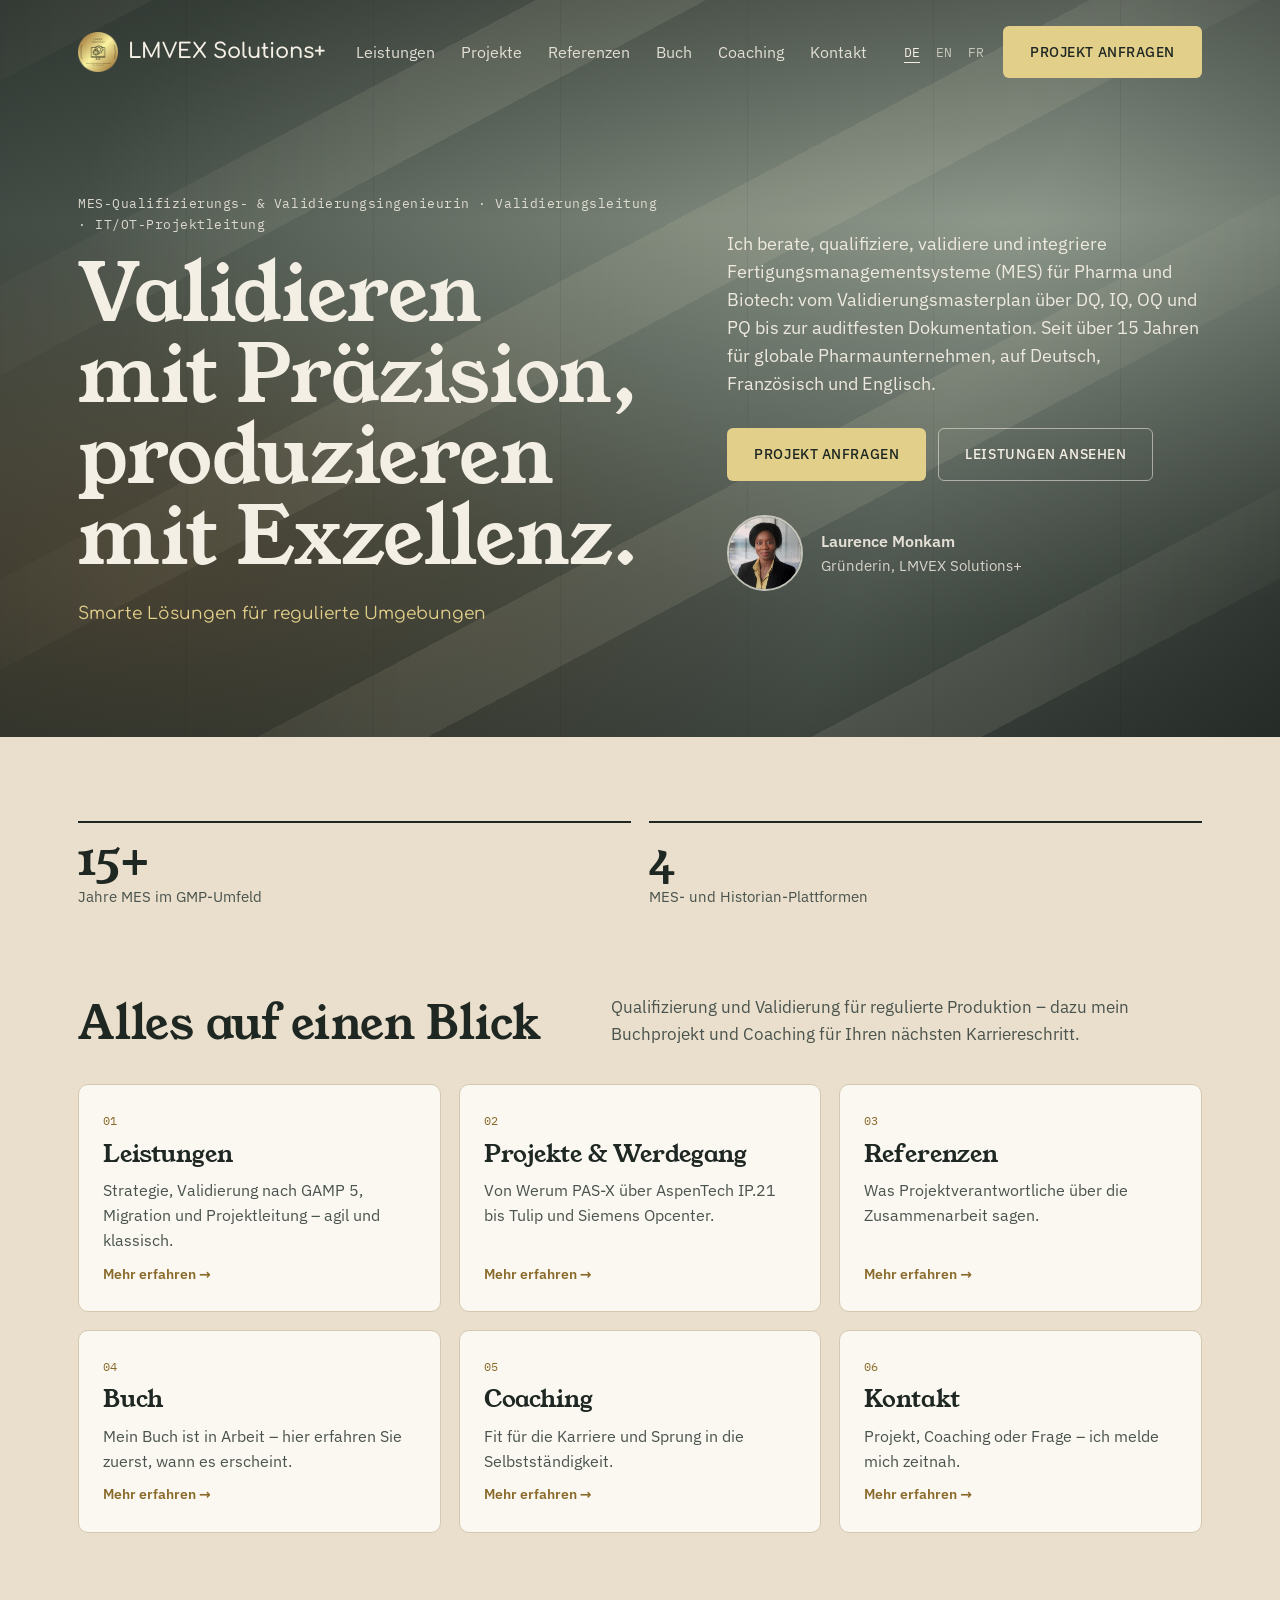
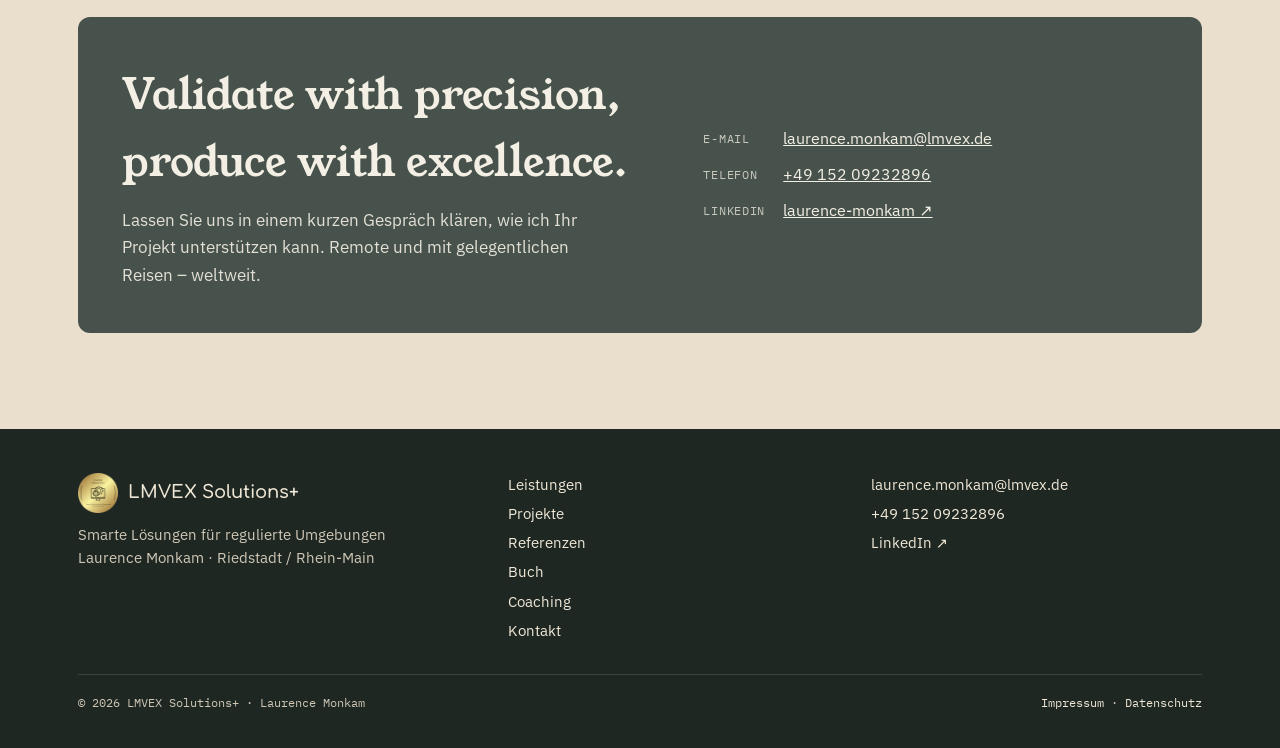
==== commit c19de446: "Add files via upload" ====
--- a/index.html
+++ b/index.html
@@ -5,14 +5,14 @@
 <meta name="viewport" content="width=device-width, initial-scale=1">
 <title>LMVEX Solutions+ – Laurence Monkam</title>
 <meta name="description" content="LMVEX Solutions+ – MES-Qualifizierung und -Validierung für Pharma und Biotech. Laurence Monkam, Riedstadt / Rhein-Main.">
-<link rel="icon" href="assets/logo.png">
-<link rel="stylesheet" href="fonts/fonts.css">
+<link rel="icon" href="logo.png">
+<link rel="stylesheet" href="fonts.css">
 <link rel="stylesheet" href="style.css">
 </head>
 <body>
 <div class="hero-bg">
 <header class="top wrap" id="top">
-  <a class="brand" href="index.html"><img src="assets/logo.png" alt="">LMVEX Solutions+</a>
+  <a class="brand" href="index.html"><img src="logo.png" alt="">LMVEX Solutions+</a>
   <button class="menu-btn" type="button" aria-expanded="false" aria-controls="nav">Menü</button>
   <nav class="nav" id="nav" aria-label="Hauptmenü"><a data-i="nav_l" href="leistungen.html">Leistungen</a><a data-i="nav_p" href="projekte.html">Projekte</a><a data-i="nav_r" href="referenzen.html">Referenzen</a><a data-i="nav_b" href="buch.html">Buch</a><a data-i="nav_c" href="coaching.html">Coaching</a><a data-i="nav_k" href="kontakt.html">Kontakt</a></nav>
   <div class="tools">
@@ -31,7 +31,7 @@
   <div class="side">
     <p data-i="h_lead">Ich berate, qualifiziere, validiere und integriere Fertigungsmanagementsysteme (MES) für Pharma und Biotech: vom Validierungsmasterplan über DQ, IQ, OQ und PQ bis zur auditfesten Dokumentation. Seit über 15 Jahren für globale Pharmaunternehmen, auf Deutsch, Französisch und Englisch.</p>
     <div class="cta"><a data-i="h_cta1" class="btn" href="kontakt.html">Projekt anfragen</a><a data-i="h_cta2" class="btn ghost" href="leistungen.html">Leistungen ansehen</a></div>
-    <div class="portrait"><img src="assets/laurence.jpg" alt="Laurence Monkam"><span><b>Laurence Monkam</b><span data-i="h_pt">Gründerin, LMVEX Solutions+</span></span></div>
+    <div class="portrait"><img src="laurence.jpg" alt="Laurence Monkam"><span><b>Laurence Monkam</b><span data-i="h_pt">Gründerin, LMVEX Solutions+</span></span></div>
   </div>
 </div>
 </div>
@@ -56,7 +56,7 @@
 </main>
 <footer class="foot">
   <div class="wrap">
-    <div><div class="brand"><img src="assets/logo.png" alt="" width="34" height="34">LMVEX Solutions+</div>
+    <div><div class="brand"><img src="logo.png" alt="" width="34" height="34">LMVEX Solutions+</div>
       <div data-i="tagline_f">Smarte Lösungen für regulierte Umgebungen</div>
       <div data-i="foot_loc">Laurence Monkam · Riedstadt / Rhein-Main</div></div>
     <ul><li><a data-i="nav_l_f" href="leistungen.html">Leistungen</a></li><li><a data-i="nav_p_f" href="projekte.html">Projekte</a></li><li><a data-i="nav_r_f" href="referenzen.html">Referenzen</a></li><li><a data-i="nav_b_f" href="buch.html">Buch</a></li><li><a data-i="nav_c_f" href="coaching.html">Coaching</a></li><li><a data-i="nav_k_f" href="kontakt.html">Kontakt</a></li></ul>
--- a/fonts.css
+++ b/fonts.css
@@ -0,0 +1,9 @@
+@font-face{font-family:"Young Serif";src:url("young-serif-latin-400-normal.woff2") format("woff2");font-weight:400;font-display:swap}
+@font-face{font-family:"Comfortaa";src:url("comfortaa-latin-400-normal.woff2") format("woff2");font-weight:400;font-display:swap}
+@font-face{font-family:"Comfortaa";src:url("comfortaa-latin-600-normal.woff2") format("woff2");font-weight:600;font-display:swap}
+@font-face{font-family:"IBM Plex Sans";src:url("ibm-plex-sans-latin-400-normal.woff2") format("woff2");font-weight:400;font-display:swap}
+@font-face{font-family:"IBM Plex Sans";src:url("ibm-plex-sans-latin-400-italic.woff2") format("woff2");font-weight:400;font-style:italic;font-display:swap}
+@font-face{font-family:"IBM Plex Sans";src:url("ibm-plex-sans-latin-500-normal.woff2") format("woff2");font-weight:500;font-display:swap}
+@font-face{font-family:"IBM Plex Sans";src:url("ibm-plex-sans-latin-600-normal.woff2") format("woff2");font-weight:600;font-display:swap}
+@font-face{font-family:"IBM Plex Mono";src:url("ibm-plex-mono-latin-400-normal.woff2") format("woff2");font-weight:400;font-display:swap}
+@font-face{font-family:"IBM Plex Mono";src:url("ibm-plex-mono-latin-500-normal.woff2") format("woff2");font-weight:500;font-display:swap}
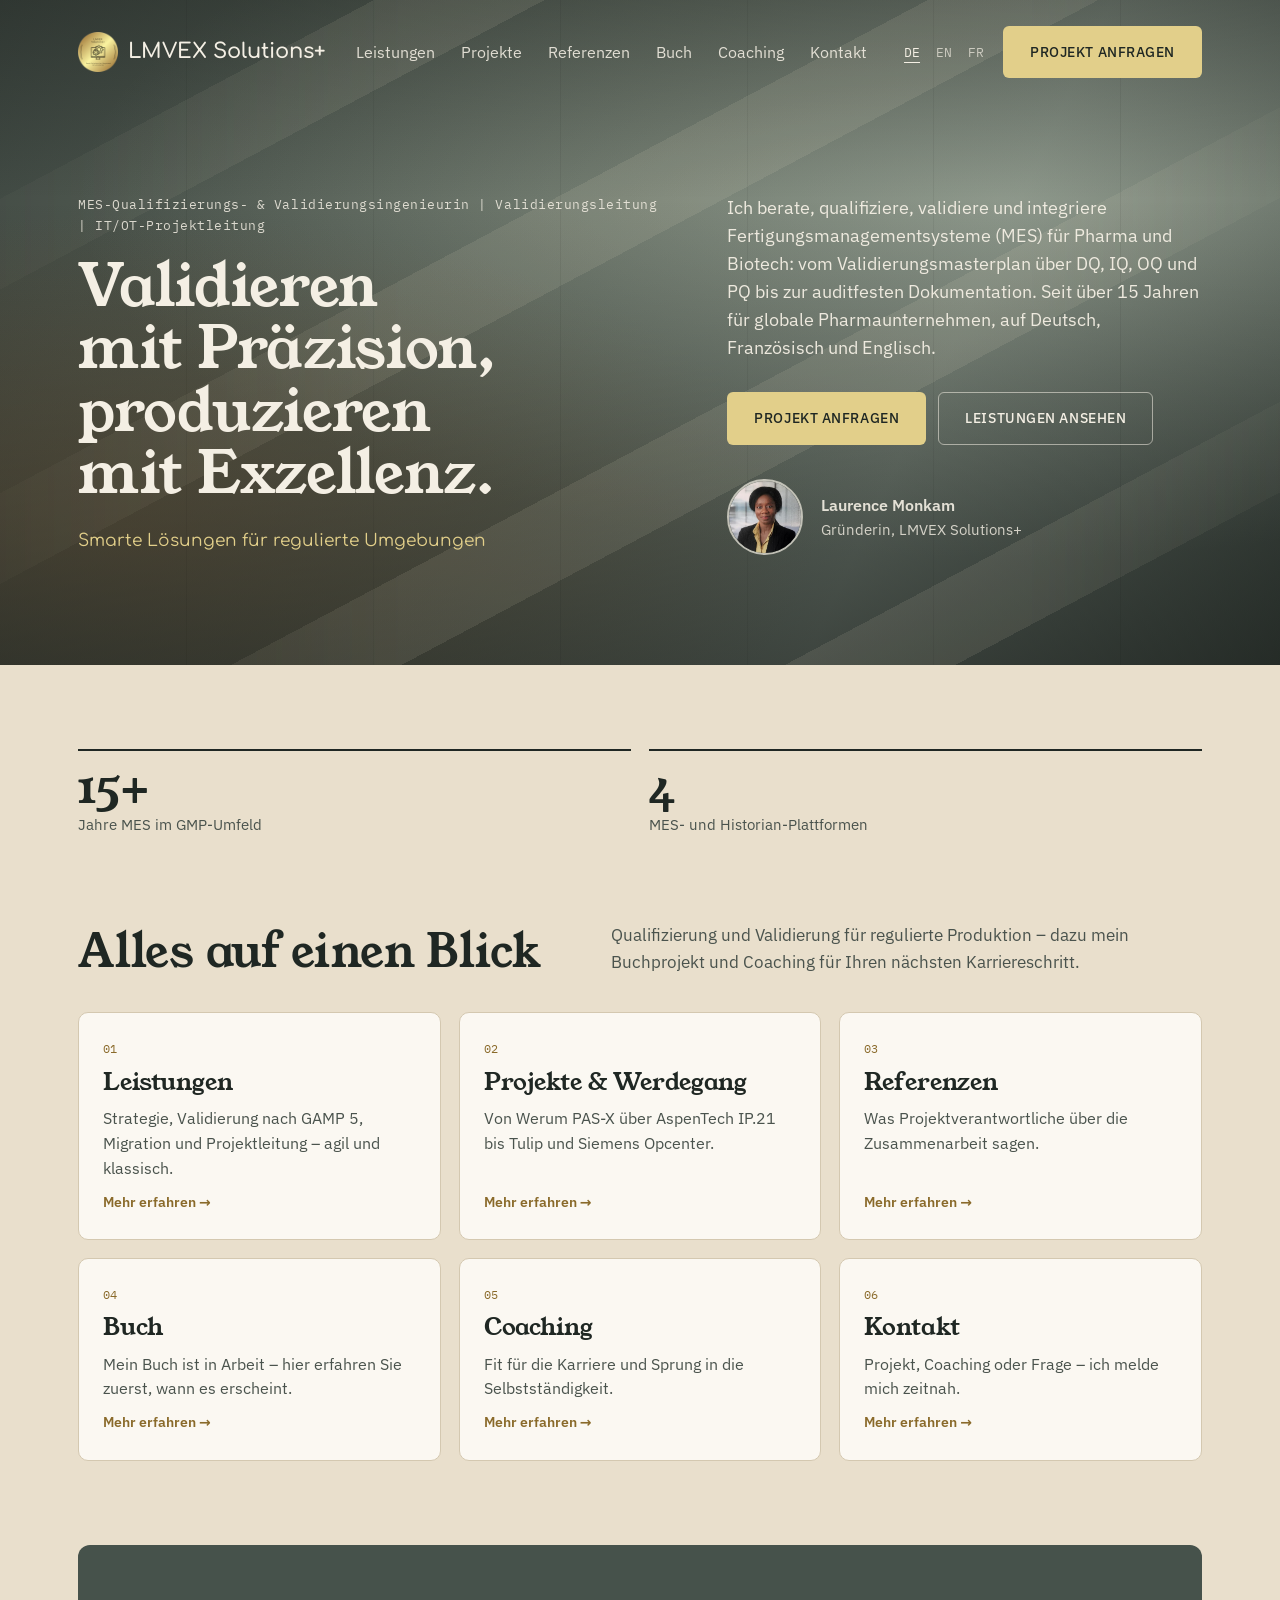
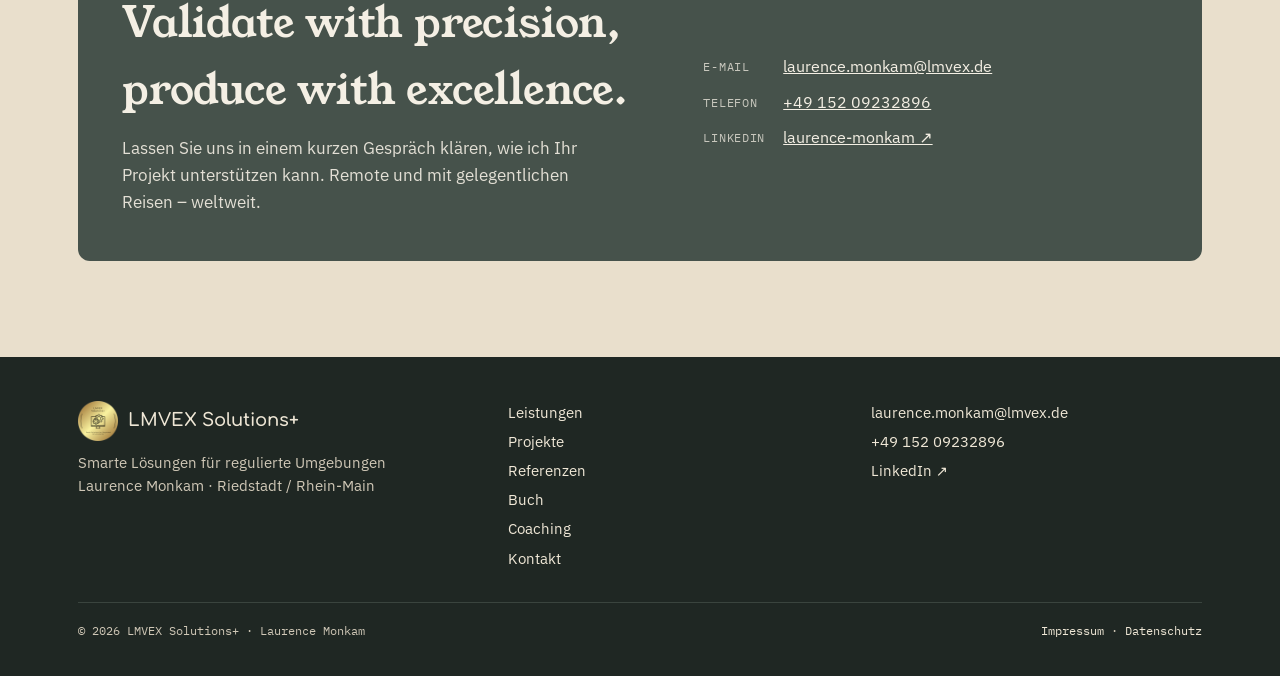
==== commit 78491929: "Add files via upload" ====
--- a/index.html
+++ b/index.html
@@ -24,7 +24,7 @@
 </header>
 <div class="wrap home-hero">
   <div>
-    <p data-i="h_role" class="role">MES-Qualifizierungs- &amp; Validierungsingenieurin · Validierungsleitung · IT/OT-Projektleitung</p>
+    <p data-i="h_role" class="role">MES-Qualifizierungs- &amp; Validierungsingenieurin | Validierungsleitung | IT/OT-Projektleitung</p>
     <h1 data-i="h_h1">Validieren mit Präzision, produzieren mit Exzellenz.</h1>
     <p data-i="tagline" class="tag">Smarte Lösungen für regulierte Umgebungen</p>
   </div>
--- a/style.css
+++ b/style.css
@@ -66,7 +66,7 @@
 
 /* ---------- home hero ---------- */
 .home-hero{display:grid;grid-template-columns:1.25fr 1fr;gap:56px;align-items:center;padding-block:90px 110px}
-.home-hero h1{font-size:clamp(46px,6.2vw,84px);line-height:1.02}
+.home-hero h1{font-size:clamp(36px,4.6vw,62px);line-height:1.06}
 .home-hero .tag{font-family:var(--brand);font-size:17px;color:var(--gold-btn);margin:22px 0 0}
 .home-hero .side p{margin:0 0 30px;font-size:17.5px;max-width:52ch;opacity:.95}
 .home-hero .side .cta{display:flex;gap:12px;flex-wrap:wrap}
@@ -127,7 +127,7 @@
 
 /* timeline */
 .gantt{background:var(--card);border:1px solid var(--rule);border-radius:12px;padding:26px 28px 20px;overflow-x:auto}
-.g-inner{min-width:760px}
+.g-inner{min-width:1000px}
 .tr-row,.tr-bg{display:grid;grid-template-columns:290px 1fr;gap:24px;align-items:center}
 .tr-lab{min-width:0}
 .tr-track{position:relative;height:100%}
@@ -138,7 +138,7 @@
 .ticks{position:absolute;inset:0}
 .ticks span{position:absolute;bottom:0;width:1px;height:6px;background:var(--rule)}
 .ticks span.lbl{height:10px;background:#bfb196}
-.ticks b{position:absolute;bottom:13px;left:50%;transform:translateX(-50%);font-family:var(--mono);font-size:11px;font-weight:400;color:var(--ink-soft)}
+.ticks b{position:absolute;bottom:13px;left:50%;transform:translateX(-50%);font-family:var(--mono);font-size:10.5px;font-weight:400;color:var(--ink-soft)}
 .tr-body{position:relative}
 .tr-bg{position:absolute;inset:0;pointer-events:none}
 .tr-bg .tr-track{height:100%}
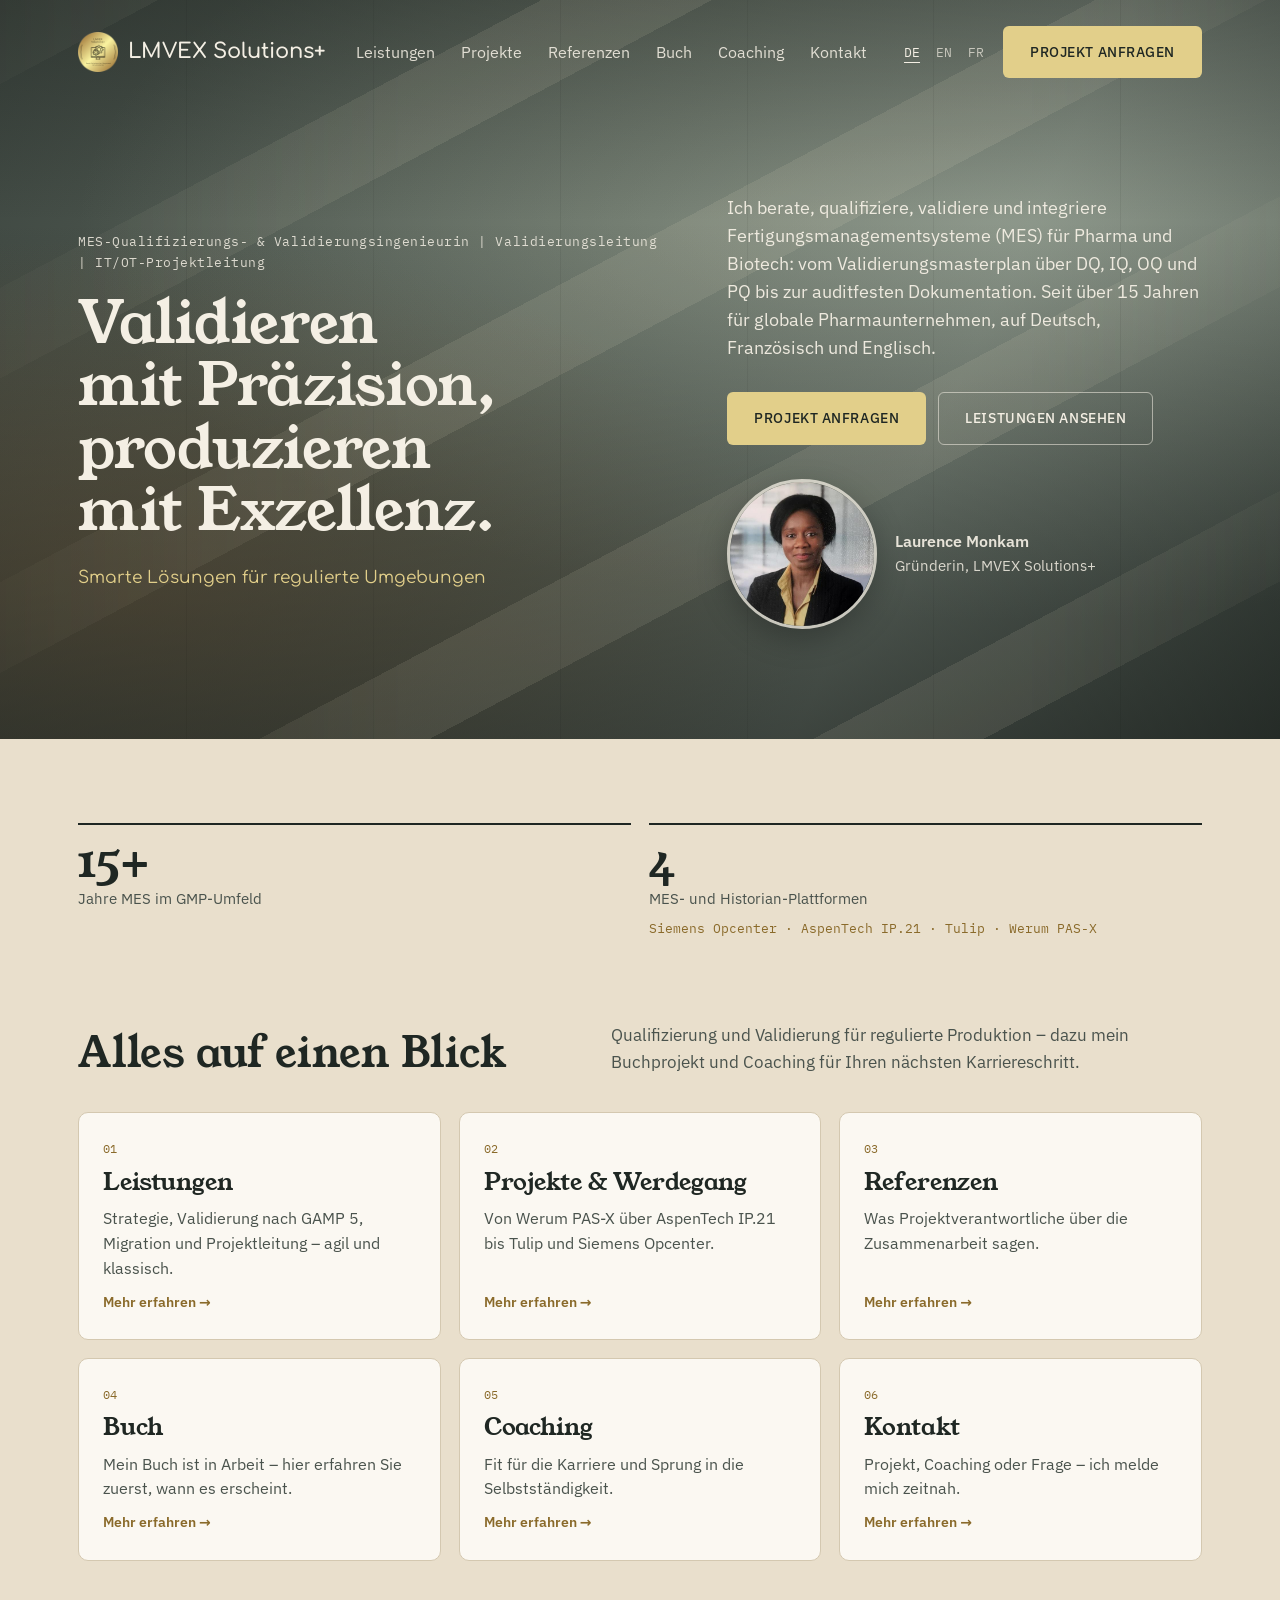
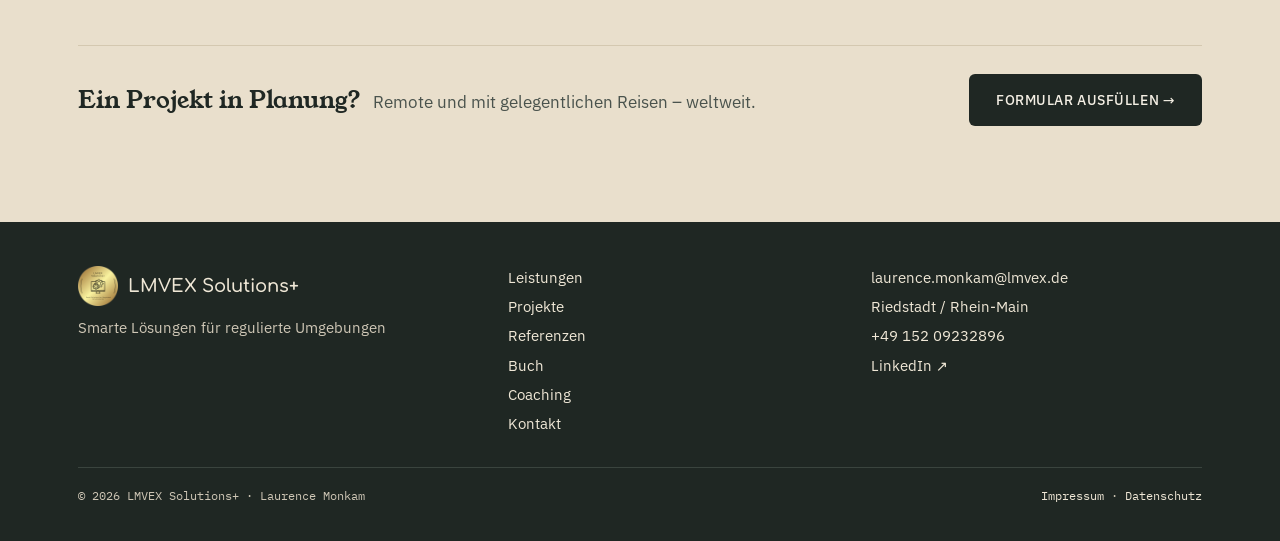
==== commit 193e03b4: "Add files via upload" ====
--- a/index.html
+++ b/index.html
@@ -39,31 +39,29 @@
 <section><div class="wrap">
   <div class="figs" style="grid-template-columns:repeat(2,1fr)">
     <div class="fig"><b>15+</b><span data-i="f1">Jahre MES im GMP-Umfeld</span></div>
-    <div class="fig"><b>4</b><span data-i="f2">MES- und Historian-Plattformen</span></div>
+    <div class="fig"><b>4</b><span data-i="f2">MES- und Historian-Plattformen</span><small>Siemens Opcenter · AspenTech IP.21 · Tulip · Werum PAS-X</small></div>
   </div>
 </div></section>
 <section><div class="wrap">
   <div class="sec-h"><h2 data-i="home_h">Alles auf einen Blick</h2><p data-i="home_p">Qualifizierung und Validierung für regulierte Produktion – dazu mein Buchprojekt und Coaching für Ihren nächsten Karriereschritt.</p></div>
   <div class="cards"><a class="card" href="leistungen.html"><span class="k">01</span><h3 data-i="t1_t">Leistungen</h3><p data-i="t1_d">Strategie, Validierung nach GAMP 5, Migration und Projektleitung – agil und klassisch.</p><span data-i="t1_m" class="more">Mehr erfahren →</span></a><a class="card" href="projekte.html"><span class="k">02</span><h3 data-i="t2_t">Projekte &amp; Werdegang</h3><p data-i="t2_d">Von Werum PAS-X über AspenTech IP.21 bis Tulip und Siemens Opcenter.</p><span class="more" data-i="t1_m">Mehr erfahren →</span></a><a class="card" href="referenzen.html"><span class="k">03</span><h3 data-i="t3_t">Referenzen</h3><p data-i="t3_d">Was Projektverantwortliche über die Zusammenarbeit sagen.</p><span class="more" data-i="t1_m">Mehr erfahren →</span></a><a class="card" href="buch.html"><span class="k">04</span><h3 data-i="t4_t">Buch</h3><p data-i="t4_d">Mein Buch ist in Arbeit – hier erfahren Sie zuerst, wann es erscheint.</p><span class="more" data-i="t1_m">Mehr erfahren →</span></a><a class="card" href="coaching.html"><span class="k">05</span><h3 data-i="t5_t">Coaching</h3><p data-i="t5_d">Fit für die Karriere und Sprung in die Selbstständigkeit.</p><span class="more" data-i="t1_m">Mehr erfahren →</span></a><a class="card" href="kontakt.html"><span class="k">06</span><h3 data-i="t6_t">Kontakt</h3><p data-i="t6_d">Projekt, Coaching oder Frage – ich melde mich zeitnah.</p><span class="more" data-i="t1_m">Mehr erfahren →</span></a></div>
 </div></section>
-<section><div class="wrap"><div class="cta-band">
-  <div><h2 data-i="band_h">Validate with precision, produce with excellence.</h2>
-  <p data-i="band_p">Lassen Sie uns in einem kurzen Gespräch klären, wie ich Ihr Projekt unterstützen kann. Remote und mit gelegentlichen Reisen – weltweit.</p></div>
-  <dl><dt>E-Mail</dt><dd><a href="mailto:laurence.monkam@lmvex.de">laurence.monkam@lmvex.de</a></dd>
-  <dt data-i="band_ph">Telefon</dt><dd><a href="tel:+4915209232896">+49 152 09232896</a></dd>
-  <dt>LinkedIn</dt><dd><a href="https://www.linkedin.com/in/laurence-monkam-468684139/" target="_blank" rel="noopener">laurence-monkam ↗</a></dd></dl>
+<section class="cta-slim"><div class="wrap"><div class="slim">
+  <p><b data-i="slim_q">Ein Projekt in Planung?</b> <span data-i="slim_t">Remote und mit gelegentlichen Reisen – weltweit.</span></p>
+  <a data-i="slim_b" class="btn dark" href="kontakt.html#kontaktformular">Formular ausfüllen →</a>
 </div></div></section>
 </main>
 <footer class="foot">
   <div class="wrap">
     <div><div class="brand"><img src="logo.png" alt="" width="34" height="34">LMVEX Solutions+</div>
       <div data-i="tagline_f">Smarte Lösungen für regulierte Umgebungen</div>
-      <div data-i="foot_loc">Laurence Monkam · Riedstadt / Rhein-Main</div></div>
+</div>
     <ul><li><a data-i="nav_l_f" href="leistungen.html">Leistungen</a></li><li><a data-i="nav_p_f" href="projekte.html">Projekte</a></li><li><a data-i="nav_r_f" href="referenzen.html">Referenzen</a></li><li><a data-i="nav_b_f" href="buch.html">Buch</a></li><li><a data-i="nav_c_f" href="coaching.html">Coaching</a></li><li><a data-i="nav_k_f" href="kontakt.html">Kontakt</a></li></ul>
-    <ul><li><a href="mailto:laurence.monkam@lmvex.de">laurence.monkam@lmvex.de</a></li><li><a href="tel:+4915209232896">+49 152 09232896</a></li><li><a href="https://www.linkedin.com/in/laurence-monkam-468684139/" target="_blank" rel="noopener">LinkedIn ↗</a></li></ul>
+    <ul><li><a href="mailto:laurence.monkam@lmvex.de">laurence.monkam@lmvex.de</a></li><li><span data-i="foot_loc">Riedstadt / Rhein-Main</span></li><li><a href="tel:+4915209232896">+49 152 09232896</a></li><li><a href="https://www.linkedin.com/in/laurence-monkam-468684139/" target="_blank" rel="noopener">LinkedIn ↗</a></li></ul>
     <div class="small"><span>© 2026 LMVEX Solutions+ · Laurence Monkam</span><span><a data-i="imp" href="impressum.html">Impressum</a> · <a data-i="dsg" href="datenschutz.html">Datenschutz</a></span></div>
   </div>
 </footer>
+<script data-goatcounter="https://lmvex.goatcounter.com/count" async src="https://gc.zgo.at/count.js"></script>
 <script src="i18n.js"></script>
 <script src="site.js"></script>
 </body>
--- a/style.css
+++ b/style.css
@@ -56,11 +56,12 @@
 .lang{display:flex;gap:2px;font-family:var(--mono);font-size:12.5px}
 .lang button{background:none;border:0;color:var(--on-dark);opacity:.7;padding:6px 7px;cursor:pointer;font:inherit}
 .lang button[aria-pressed="true"]{opacity:1;text-decoration:underline;text-underline-offset:5px}
-.btn{display:inline-flex;align-items:center;justify-content:center;gap:8px;padding:14px 26px;border-radius:6px;background:var(--gold-btn);color:#1f2723;text-decoration:none;font-weight:500;letter-spacing:.04em;text-transform:uppercase;font-size:14px;border:1px solid transparent}
+button,input,select,textarea{font-family:inherit}
+.btn{font-family:var(--body);display:inline-flex;align-items:center;justify-content:center;gap:8px;padding:14px 26px;border-radius:6px;background:var(--gold-btn);color:#1f2723;text-decoration:none;font-weight:500;letter-spacing:.04em;text-transform:uppercase;font-size:14px;border:1px solid transparent}
 .btn:hover{background:var(--gold-btn-hover)}
 .btn.ghost{background:transparent;color:var(--on-dark);border-color:rgba(244,239,228,.55)}
 .btn.ghost:hover{border-color:var(--on-dark)}
-.btn.dark{background:var(--ink);color:var(--cream-2)}
+.btn.dark{background:var(--ink);color:var(--on-dark)}
 .btn.dark:hover{background:#2f3a34}
 .menu-btn{display:none;background:none;border:1px solid rgba(244,239,228,.5);color:var(--on-dark);border-radius:6px;padding:8px 12px;font:inherit;font-size:14px;cursor:pointer}
 
@@ -72,21 +73,22 @@
 .home-hero .side .cta{display:flex;gap:12px;flex-wrap:wrap}
 .home-hero .role{font-family:var(--mono);font-size:13px;letter-spacing:.04em;opacity:.85;margin:0 0 18px}
 .portrait{display:flex;align-items:center;gap:18px;margin-top:34px}
-.portrait img{width:76px;height:76px;border-radius:50%;object-fit:cover;border:2px solid rgba(244,239,228,.7)}
-.portrait span{font-size:14.5px;opacity:.9}
+.portrait img{width:150px;height:150px;border-radius:50%;object-fit:cover;object-position:50% 20%;border:3px solid rgba(244,239,228,.75);box-shadow:0 10px 30px rgba(0,0,0,.25)}
+.portrait span{font-size:15px;opacity:.92}
+.portrait b{font-size:17px}
 .portrait b{display:block;font-weight:600;font-size:15.5px}
 
 /* ---------- inner page hero ---------- */
 .page-hero{padding-block:56px 76px}
 .page-hero .eyebrow{font-family:var(--mono);font-size:13px;letter-spacing:.06em;text-transform:uppercase;color:var(--gold-btn);margin:0 0 14px}
-.page-hero h1{font-size:clamp(40px,5.4vw,70px);line-height:1.05;max-width:18ch}
+.page-hero h1{font-size:clamp(36px,4.6vw,62px);line-height:1.06;max-width:20ch}
 .page-hero p{max-width:60ch;margin:20px 0 0;font-size:18px;opacity:.95}
 
 /* ---------- content ---------- */
 main section{padding:84px 0 0}
 main section:last-child{padding-bottom:96px}
 .sec-h{display:grid;grid-template-columns:1fr 1.2fr;gap:40px;align-items:end;margin-bottom:36px}
-.sec-h h2{font-size:clamp(32px,3.6vw,46px);line-height:1.08}
+.sec-h h2{font-size:clamp(30px,3.4vw,42px);line-height:1.1}
 .sec-h p{margin:0;color:var(--ink-soft);max-width:60ch}
 .alt{background:var(--cream-2)}
 .alt section:last-child{padding-bottom:84px}
@@ -108,6 +110,7 @@
 .fig{border-top:2px solid var(--ink);padding-top:14px}
 .fig b{display:block;font-family:var(--display);font-size:46px;line-height:1;font-weight:400}
 .fig span{color:var(--ink-soft);font-size:15px}
+.fig small{display:block;margin-top:6px;font-family:var(--mono);font-size:12.5px;color:var(--gold)}
 
 .chips{display:flex;flex-wrap:wrap;gap:8px;list-style:none;margin:0;padding:0}
 .chips li,.chip{border:1px solid var(--rule);background:var(--card);padding:5px 13px;font-size:14.5px;border-radius:999px}
@@ -181,7 +184,7 @@
 .split p{margin:0 0 14px;max-width:62ch}
 .note{font-size:14px;color:var(--ink-soft);border-left:3px solid var(--gold);padding:6px 0 6px 14px;margin-top:20px;max-width:70ch}
 .steps{counter-reset:s;list-style:none;margin:0;padding:0;display:grid;grid-template-columns:repeat(4,1fr);gap:18px}
-.steps li{counter-increment:s;border-top:2px solid var(--ink);padding-top:12px;font-size:15.5px;color:var(--ink-soft)}
+.steps li{counter-increment:s;border-top:2px solid var(--ink);padding-top:12px;font-size:15px;color:var(--ink-soft)}
 .steps li::before{content:"0" counter(s);display:block;font-family:var(--mono);font-size:12px;color:var(--gold);margin-bottom:6px}
 .steps li b{display:block;color:var(--ink);font-weight:600;margin-bottom:4px}
 .book{display:grid;grid-template-columns:300px 1fr;gap:48px;align-items:center}
@@ -193,7 +196,7 @@
 
 /* contact band */
 .cta-band{background:var(--sage);color:var(--on-dark);border-radius:12px;padding:44px 44px;display:grid;grid-template-columns:1.2fr 1fr;gap:36px;align-items:center}
-.cta-band h2{font-size:clamp(30px,3.4vw,42px)}
+.cta-band h2{font-size:clamp(30px,3.4vw,42px);line-height:1.1}
 .cta-band p{margin:12px 0 0;opacity:.9;max-width:48ch}
 .cta-band dl{margin:0;display:grid;grid-template-columns:auto 1fr;gap:10px 18px;font-size:16px}
 .cta-band dt{font-family:var(--mono);font-size:12px;opacity:.75;padding-top:3px;text-transform:uppercase;letter-spacing:.06em}
@@ -211,12 +214,13 @@
 .foot a{color:#efe7d6;text-decoration:none}
 .foot a:hover{text-decoration:underline}
 .foot .brand{color:#efe7d6;font-size:18px;margin-bottom:10px}
-.foot ul{list-style:none;margin:0;padding:0;display:grid;gap:6px;align-content:start}
+.foot ul{list-style:none;margin:0;padding:0;display:grid;gap:6px;align-content:start;color:#efe7d6}
 .foot .small{grid-column:1/-1;border-top:1px solid #3a443e;padding-top:18px;font-family:var(--mono);font-size:12px;display:flex;justify-content:space-between;gap:16px;flex-wrap:wrap}
 
 /* legal pages */
 .legal{background:var(--card);border:1px solid var(--rule);border-radius:10px;padding:36px 40px;max-width:860px}
-.legal h2{font-family:var(--body);font-weight:600;font-size:19px;margin:26px 0 6px}
+.legal h2{font-family:var(--display);font-weight:400;font-size:24px;line-height:1.15;margin:28px 0 8px}
+.legal h2:first-child{margin-top:0}
 .lnote{font-size:13.5px;color:var(--ink-soft);border-top:1px solid var(--rule);padding-top:12px;margin-top:22px}
 .lnote:empty{display:none}
 .legal p,.legal address{margin:0 0 10px;font-style:normal;max-width:70ch}
@@ -242,3 +246,22 @@
   .foot .wrap{grid-template-columns:1fr}
 }
 @media (prefers-reduced-motion:reduce){a.card{transition:none}}
+
+/* book form */
+.nform{margin-top:24px;display:grid;gap:14px;max-width:520px}
+.frow{display:grid;gap:6px}
+.frow label{font-size:14px;font-weight:500}
+.nform input[type=text],.nform input[type=email],.nform input[type=tel],.nform select,.nform textarea{font:inherit;font-size:15.5px;padding:11px 12px;border:1px solid var(--rule);border-radius:6px;background:var(--card);color:var(--ink)}
+.nform input:focus,.nform select:focus,.nform textarea:focus{outline:2px solid var(--gold);outline-offset:1px;border-color:var(--gold)}
+.fcheck{display:grid;grid-template-columns:auto 1fr;gap:10px;align-items:start;font-size:14px;color:var(--ink-soft)}
+.fcheck input{margin-top:3px;width:18px;height:18px;accent-color:#46524b}
+.nform .btn{justify-self:start;cursor:pointer}
+.fmsg{margin:0;font-size:14.5px}
+.fmsg.ok{color:#2f6b45}.fmsg.err{color:#a33a2a}
+.form-wrap{margin-top:34px;max-width:560px}
+.form-wrap h3{font-size:24px;line-height:1.15;margin-bottom:4px}
+#kontaktformular .nform{max-width:640px}
+/* slim closing call to action */
+.slim{display:flex;align-items:center;justify-content:space-between;gap:24px;flex-wrap:wrap;border-top:1px solid var(--rule);padding-top:28px}
+.slim p{margin:0;font-size:17px;color:var(--ink-soft)}
+.slim p b{font-family:var(--display);font-weight:400;font-size:24px;color:var(--ink);margin-right:8px}
